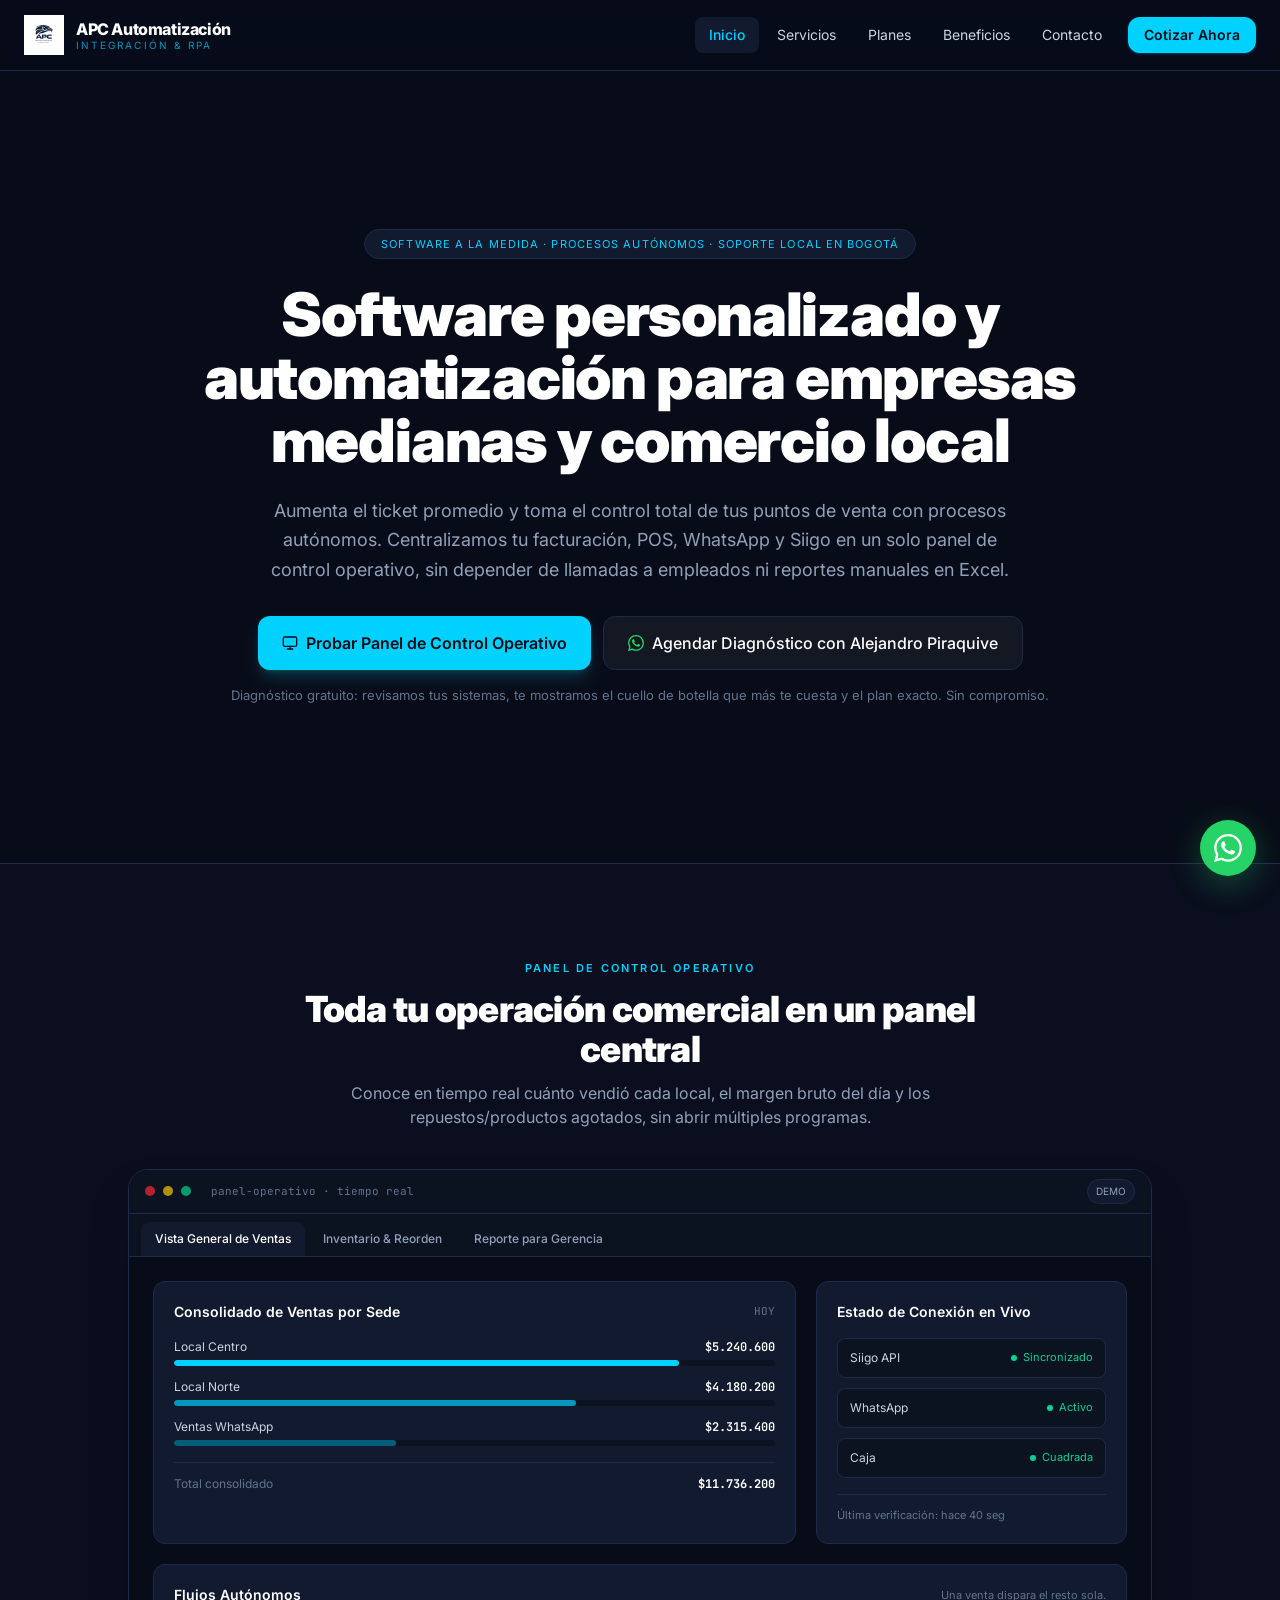
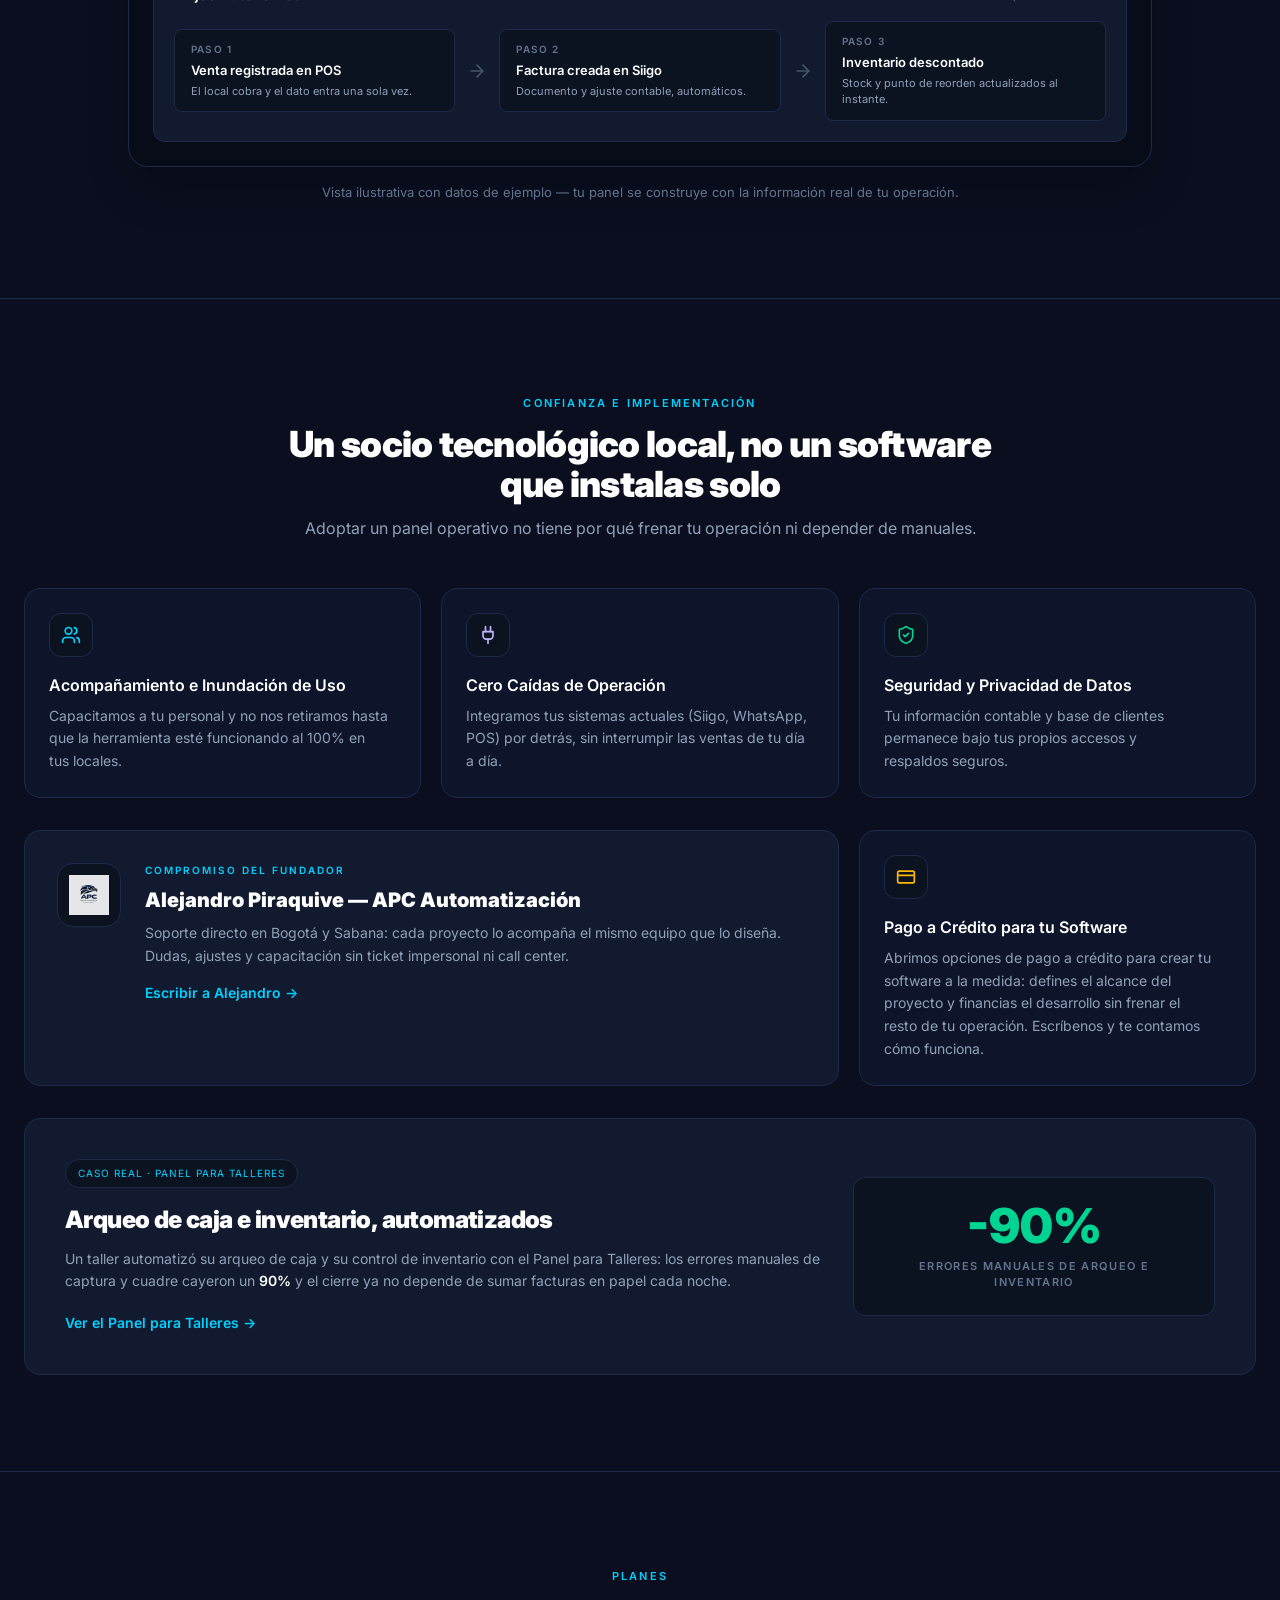
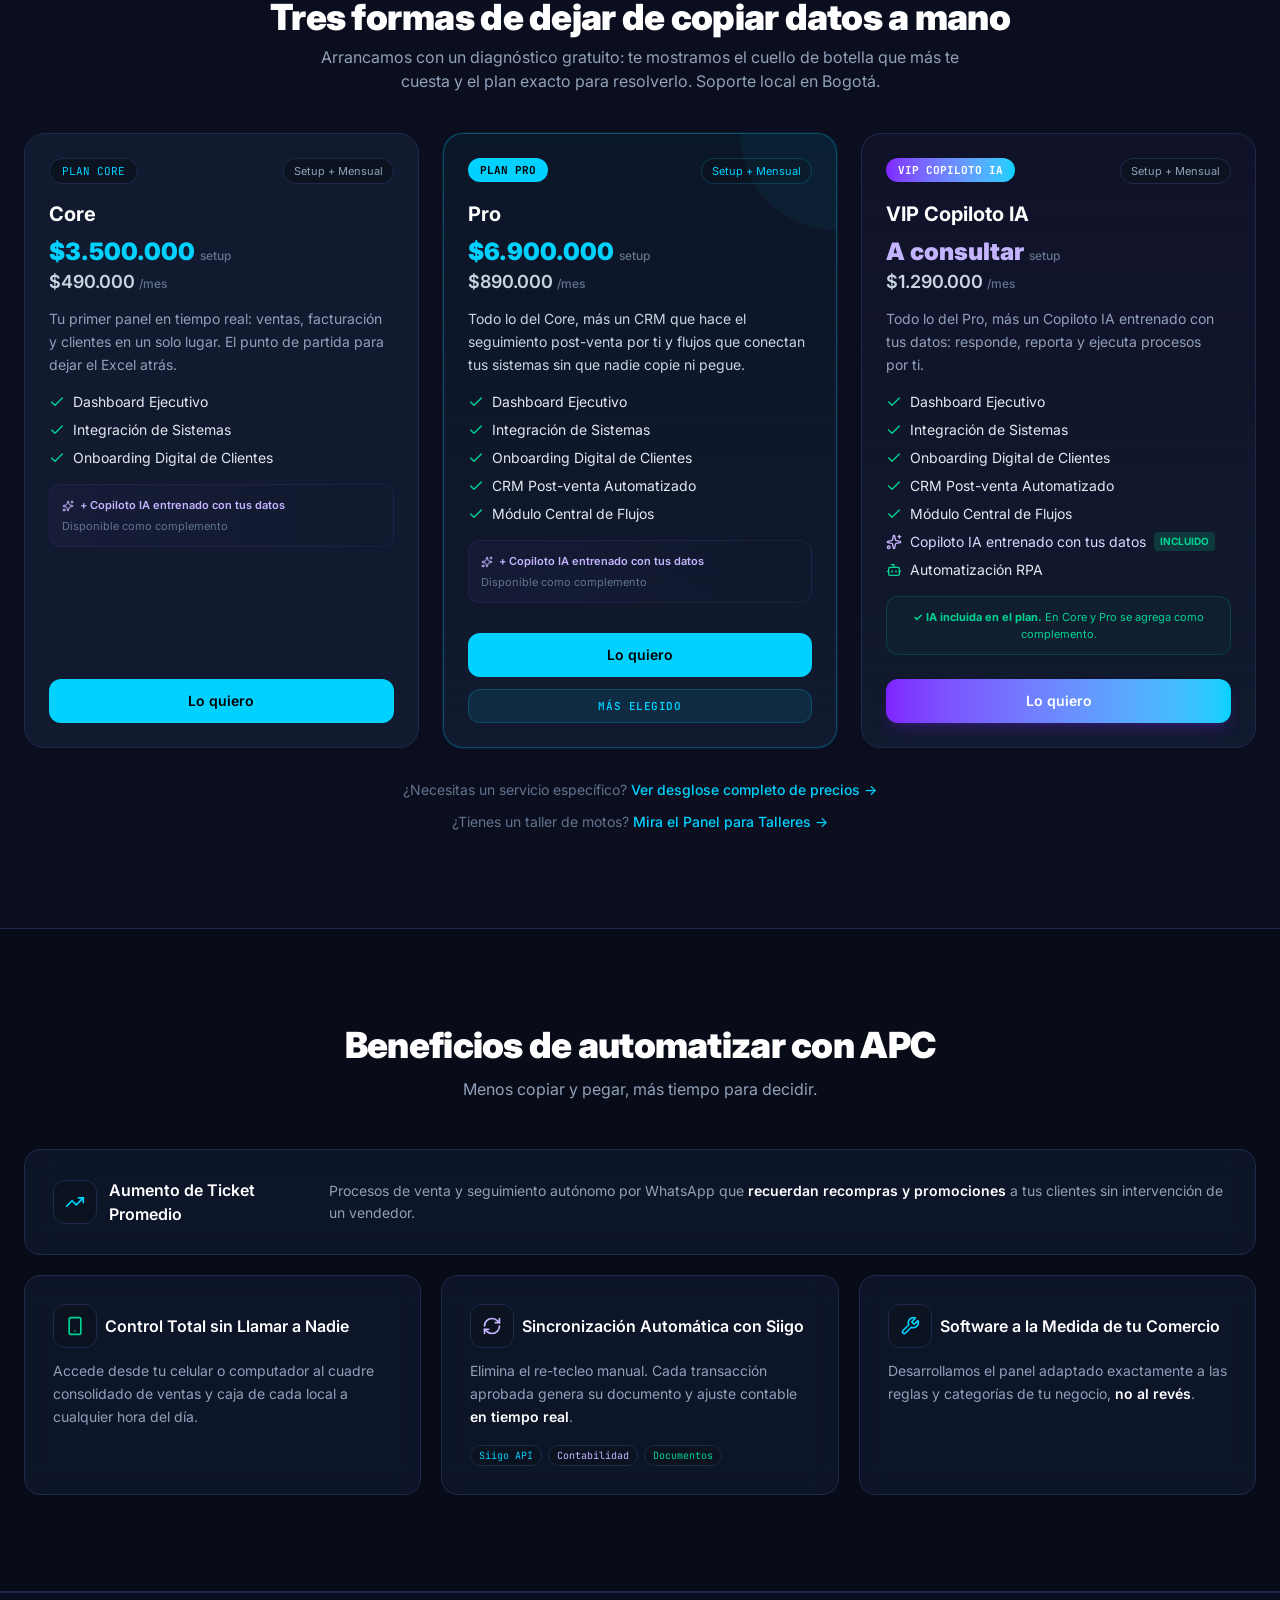
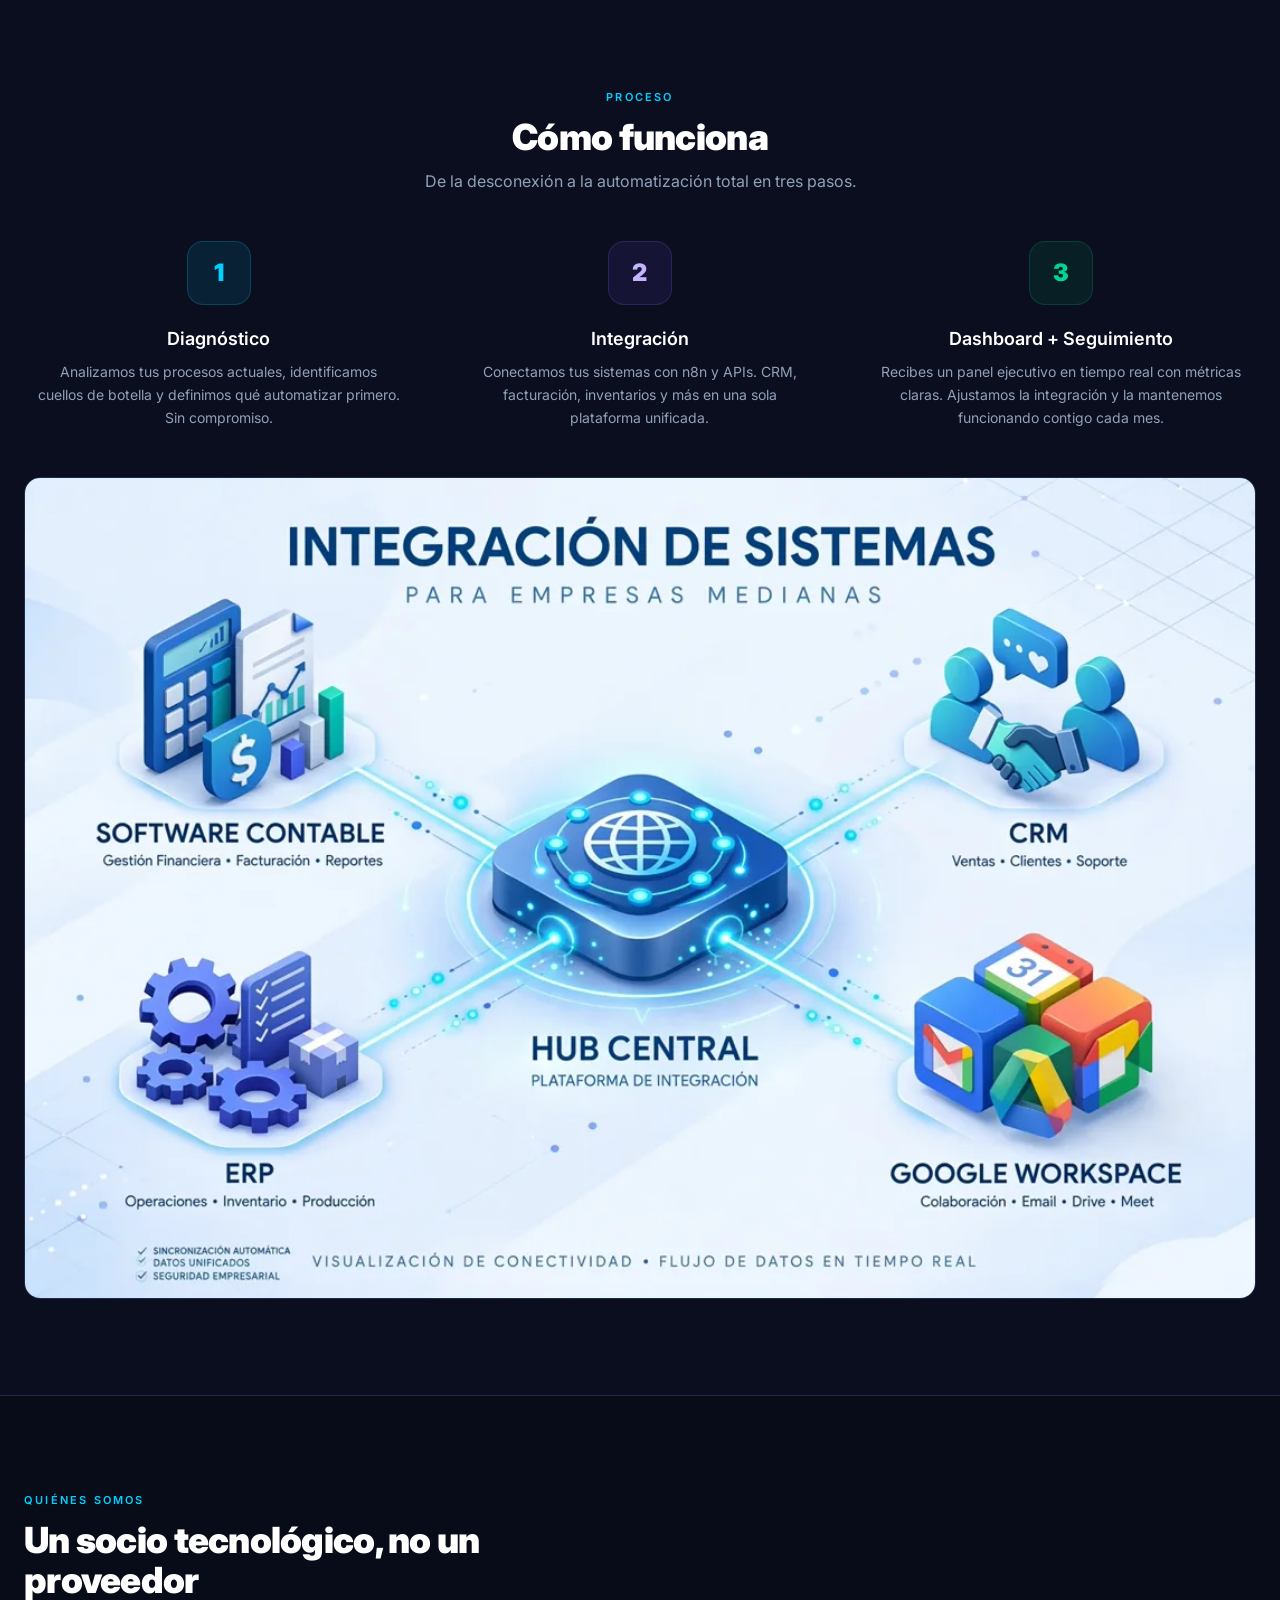
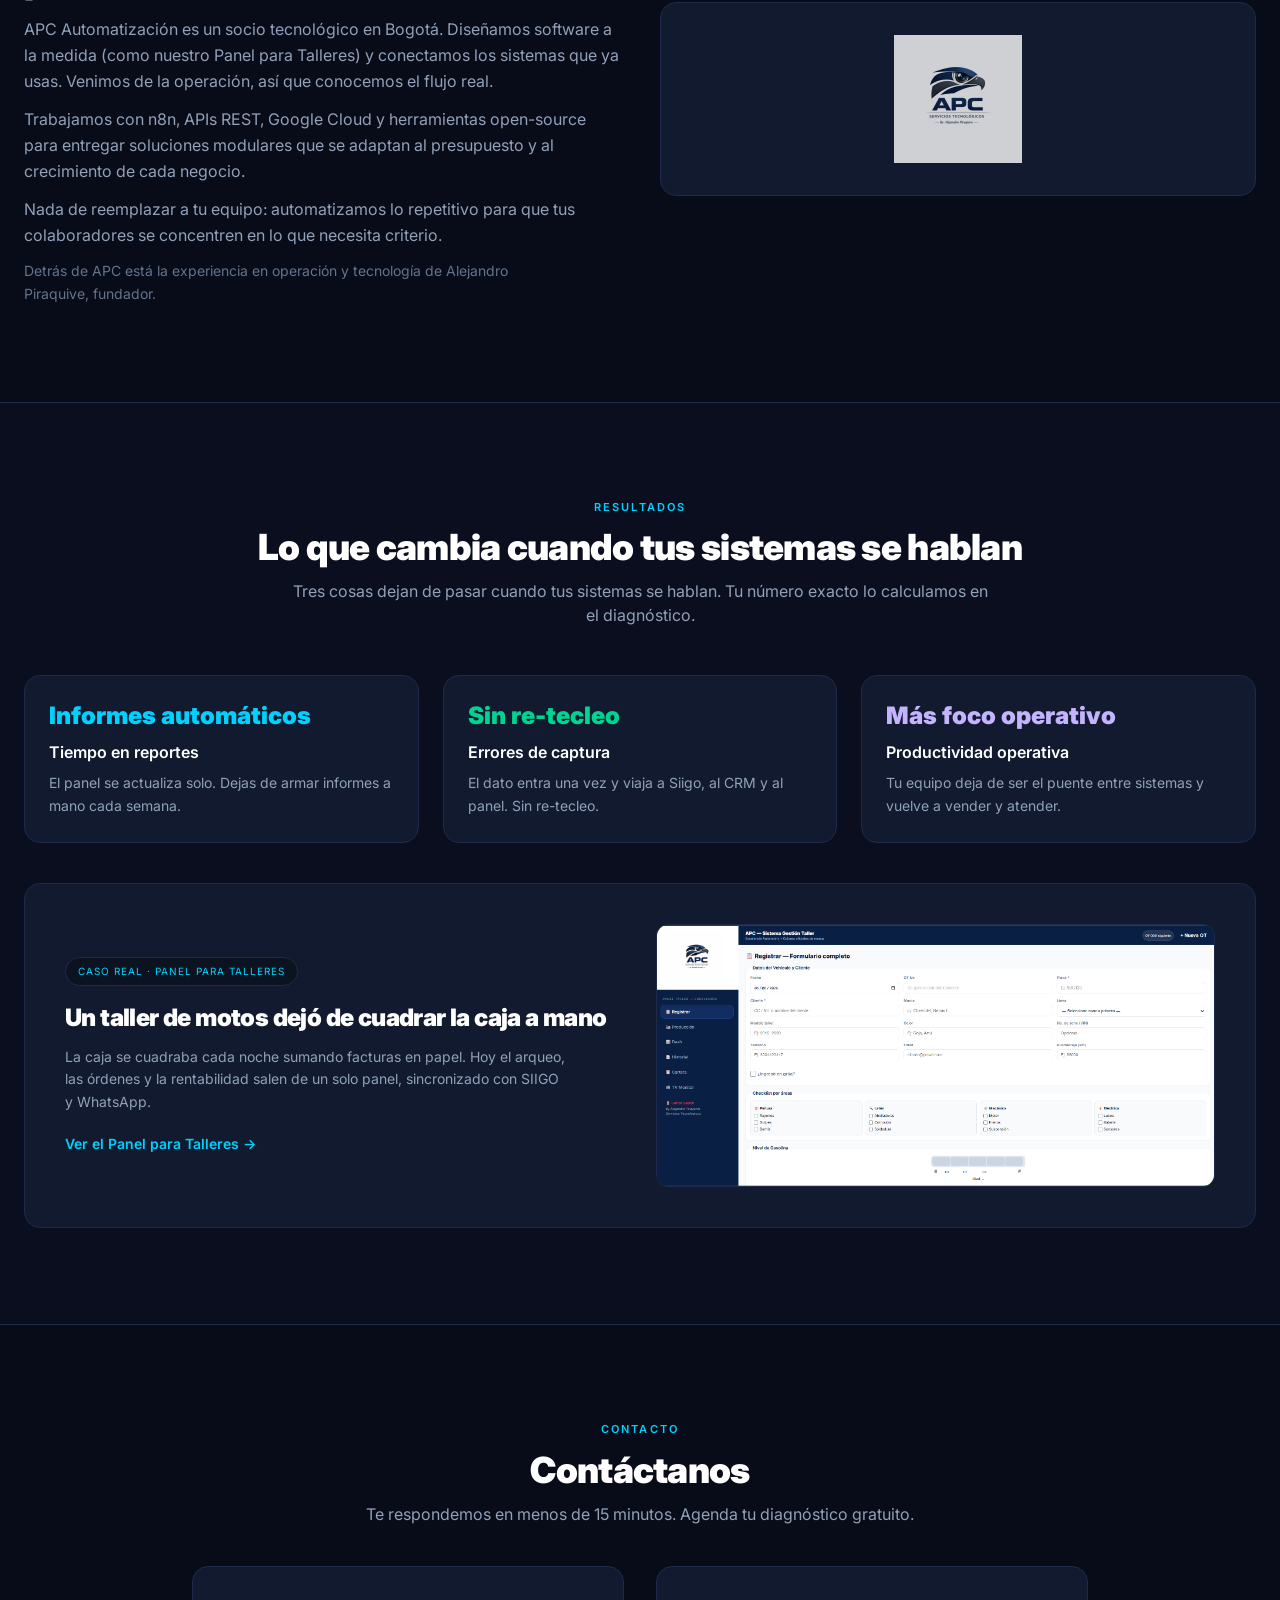
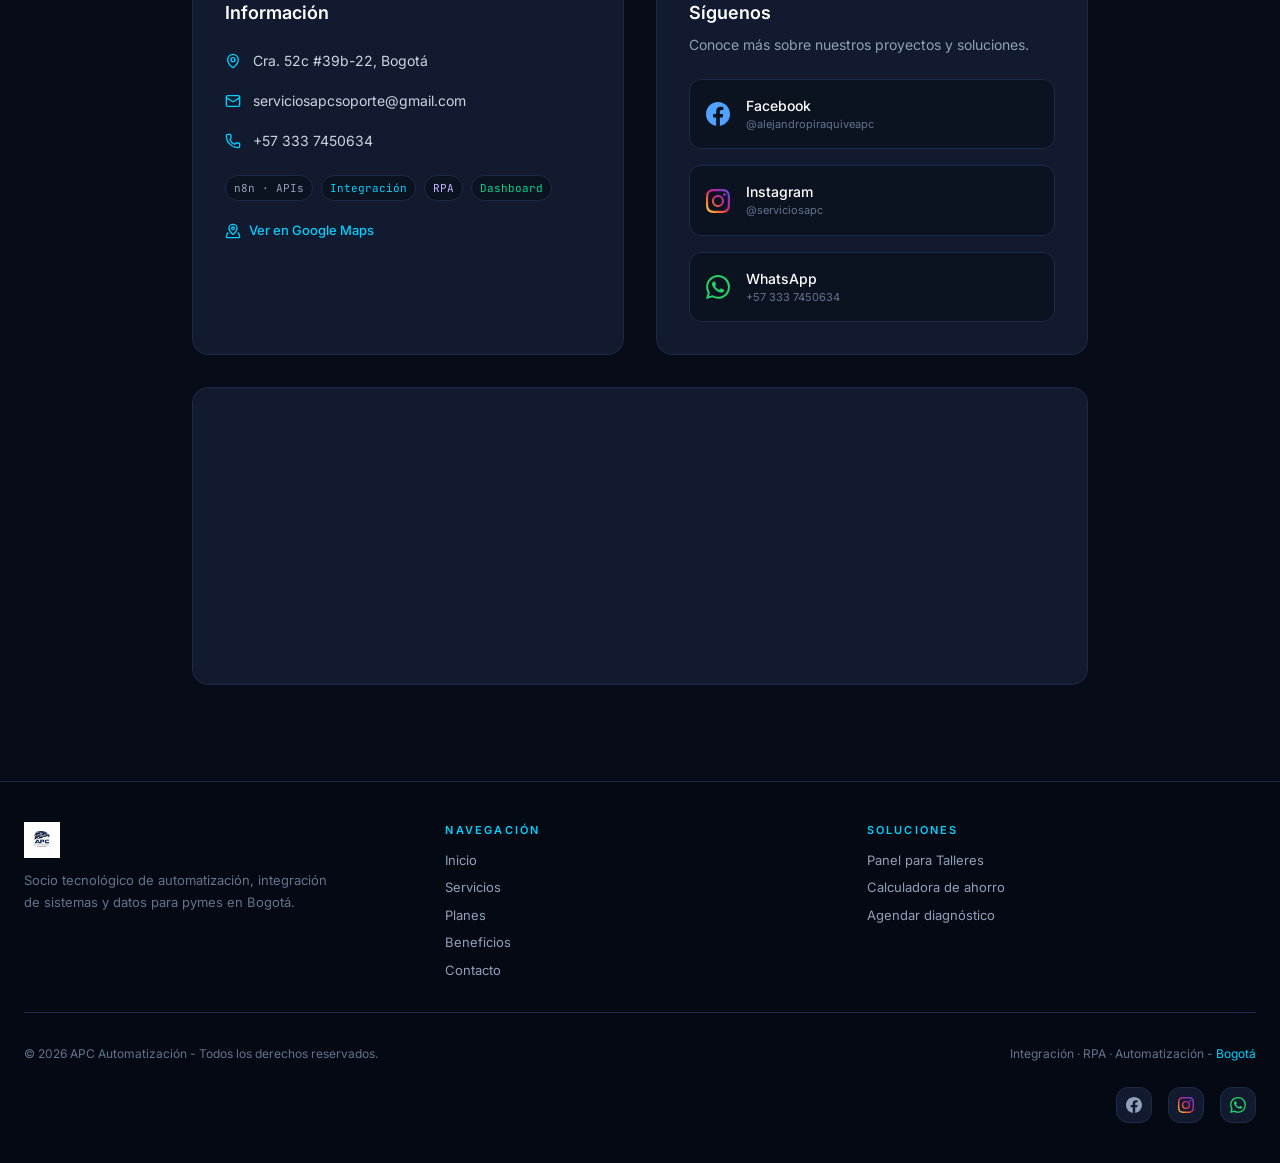
==== index.html @ eecd6e35 "brand: iconos oficiales WhatsApp (#25D366, isotipo), Facebook (#1877F2) e Instagram (gradiente ofici" ====
<!DOCTYPE html>
<html lang="es" class="scroll-smooth">
<head>
  <meta charset="UTF-8">
  <meta name="viewport" content="width=device-width, initial-scale=1.0">
  <title>APC Automatización - Integración de Sistemas en Bogotá</title>
  <meta name="description" content="APC Automatización en Bogotá: integración de sistemas, dashboards ejecutivos y automatización RPA para medianas empresas. Optimiza procesos con nosotros.">
  <meta property="og:title" content="APC Automatización - Integración de Sistemas en Bogotá">
  <meta property="og:description" content="Integración de sistemas, dashboards ejecutivos y automatización RPA para empresas medianas en Bogotá y Sabana.">
  <meta property="og:image" content="https://apcautomatizacion.site/imagenes/hero-og.png">
  <meta property="og:type" content="website">
  <meta property="og:url" content="https://apcautomatizacion.site">
  <meta name="keywords" content="automatización Bogotá, integración sistemas, RPA Bogotá, dashboard ejecutivo, CRM post-venta, transformación digital">
  <link rel="canonical" href="https://apcautomatizacion.site">
  <meta name="geo.placename" content="Bogotá">
  <meta name="geo.region" content="CO">
  <meta name="geo.position" content="4.6001461;-74.1330034">
  <meta name="ICBM" content="4.6001461, -74.1330034">
  <link rel="stylesheet" href="estilos.css">
  <link rel="stylesheet" href="tailwind.generated.css">
  <link rel="preconnect" href="https://fonts.googleapis.com">
<link rel="preconnect" href="https://fonts.gstatic.com" crossorigin>
<link href="https://fonts.googleapis.com/css2?family=Inter:wght@400;500;600;700;800;900&family=JetBrains+Mono:wght@500&display=swap" rel="stylesheet">
  <script type="application/ld+json">
  {
    "@context": "https://schema.org",
    "@type": "LocalBusiness",
    "name": "APC Automatización",
    "description": "Integración de sistemas, dashboards ejecutivos y automatización RPA para empresas medianas en Bogotá y Sabana.",
    "url": "https://apcautomatizacion.site",
    "telephone": "+573337450634",
    "email": "serviciosapcsoporte@gmail.com",
    "image": "https://apcautomatizacion.site/imagenes/logo.webp",
    "address": {
      "@type": "PostalAddress",
      "streetAddress": "Cra. 52c #39b-22",
      "addressLocality": "Bogotá",
      "addressRegion": "Bogotá D.C.",
      "addressCountry": "CO"
    },
    "geo": {
      "@type": "GeoCoordinates",
      "latitude": "4.6001461",
      "longitude": "-74.1330034"
    },
    "areaServed": ["Bogotá", "Sabana de Bogotá"],
    "priceRange": "$3.500.000 setup / $490.000 mes - $12.900.000 setup / $1.290.000 mes",
    "openingHoursSpecification": [
      {
        "@type": "OpeningHoursSpecification",
        "dayOfWeek": ["Monday","Tuesday","Wednesday","Thursday","Friday"],
        "opens": "08:00",
        "closes": "18:00"
      },
      {
        "@type": "OpeningHoursSpecification",
        "dayOfWeek": "Saturday",
        "opens": "08:00",
        "closes": "13:00"
      }
    ],
    "sameAs": [
      "https://www.facebook.com/alejandropiraquiveapc",
      "https://www.instagram.com/serviciosapc"
    ],
    "hasOfferCatalog": {
      "@type": "OfferCatalog",
      "name": "Planes APC Automatización",
      "itemListElement": [
        {
          "@type": "Offer",
          "itemOffered": {
            "@type": "Service",
            "name": "Plan Core",
            "description": "Dashboard Ejecutivo + Integración de Sistemas + Onboarding Digital de Clientes.",
            "identifier": "APC-CORE-01"
          },
          "price": "3500000",
          "priceCurrency": "COP",
          "priceValidUntil": "2027-12-31"
        },
        {
          "@type": "Offer",
          "itemOffered": {
            "@type": "Service",
            "name": "Plan Pro",
            "description": "Dashboard Ejecutivo + Integración de Sistemas + Onboarding Digital + CRM Post-venta + Módulo Central de Flujos.",
            "identifier": "APC-PRO-01"
          },
          "price": "6900000",
          "priceCurrency": "COP",
          "priceValidUntil": "2027-12-31"
        },
        {
          "@type": "Offer",
          "itemOffered": {
            "@type": "Service",
            "name": "VIP Copiloto IA",
            "description": "Plan Pro + Copiloto IA entrenado con datos de la empresa + Automatización RPA.",
            "identifier": "APC-VIP-01"
          },
          "priceCurrency": "COP",
          "price": "1290000",
          "priceValidUntil": "2027-12-31"
        }
      ]
    }
  }
  </script>
<!-- Google tag (gtag.js) -->
<script async src="https://www.googletagmanager.com/gtag/js?id=G-EWFDLTCM8R"></script>
<script>
  window.dataLayer = window.dataLayer || [];
  function gtag(){dataLayer.push(arguments);}
  gtag('js', new Date());
  gtag('config', 'G-EWFDLTCM8R');
</script>
</head>
<body class="antialiased overflow-x-hidden selection:bg-cyan-400/30">

<!-- WHATSAPP FLOATING -->
<a href="https://wa.me/573337450634" target="_blank" class="whatsapp-float" aria-label="WhatsApp APC Automatización">
  <svg aria-hidden="true" focusable="false" class="w-7 h-7" xmlns="http://www.w3.org/2000/svg" width="24" height="24" viewBox="0 0 24 24" fill="currentColor"><path d="M17.472 14.382c-.297-.149-1.758-.867-2.03-.967-.273-.099-.471-.148-.67.15-.197.297-.767.966-.94 1.164-.173.199-.347.223-.644.075-.297-.15-1.255-.463-2.39-1.475-.883-.788-1.48-1.761-1.653-2.059-.173-.297-.018-.458.13-.606.134-.133.297-.347.446-.52.149-.174.198-.298.298-.497.099-.198.05-.371-.025-.52-.075-.149-.669-1.612-.916-2.207-.242-.579-.487-.5-.669-.51-.173-.008-.371-.01-.57-.01-.198 0-.52.074-.792.372-.272.297-1.04 1.016-1.04 2.479 0 1.462 1.065 2.875 1.213 3.074.149.198 2.096 3.2 5.077 4.487.709.306 1.262.489 1.694.625.712.227 1.36.195 1.871.118.571-.085 1.758-.719 2.006-1.413.248-.694.248-1.289.173-1.413-.074-.124-.272-.198-.57-.347m-5.421 7.403h-.004a9.87 9.87 0 01-5.031-1.378l-.361-.214-3.741.982.998-3.648-.235-.374a9.86 9.86 0 01-1.51-5.26c.001-5.45 4.436-9.884 9.888-9.884 2.64 0 5.122 1.03 6.988 2.898a9.825 9.825 0 012.893 6.994c-.003 5.45-4.437 9.884-9.885 9.884m8.413-18.297A11.815 11.815 0 0012.05 0C5.495 0 .16 5.335.157 11.892c0 2.096.547 4.142 1.588 5.945L.057 24l6.305-1.654a11.882 11.882 0 005.683 1.448h.005c6.554 0 11.89-5.335 11.893-11.893a11.821 11.821 0 00-3.48-8.413z"/></svg>
</a>

<!-- HEADER -->
<header id="siteHeader" class="material sticky top-0 z-50 backdrop-blur-xl bg-[#080C18]/80 border-b border-[#1E2A4A]">
  <div class="mx-auto max-w-7xl px-6 h-[70px] flex items-center justify-between">
    <div class="flex items-center gap-3">
      <img src="imagenes/logo.webp" alt="APC Automatización - Integración de Sistemas en Bogotá" class="h-10 w-auto">
      <div class="leading-tight">
        <div class="font-extrabold tracking-tight text-white">APC Automatización</div>
        <div class="text-[10px] tracking-[0.22em] text-[#00D1FF]/70">INTEGRACIÓN & RPA</div>
      </div>
    </div>
        <nav class="hidden md:flex items-center gap-1">
      <a href="#hero" class="px-3.5 py-2 rounded-lg text-sm text-[#00D1FF] bg-[#111A2E] font-medium">Inicio</a>
      <a href="servicios.html" class="px-3.5 py-2 rounded-lg text-sm text-slate-300 hover:text-white hover:bg-[#111A2E]">Servicios</a>
      <a href="index.html#servicios" class="px-3.5 py-2 rounded-lg text-sm text-slate-300 hover:text-white hover:bg-[#111A2E]">Planes</a>
      <a href="index.html#beneficios" class="px-3.5 py-2 rounded-lg text-sm text-slate-300 hover:text-white hover:bg-[#111A2E]">Beneficios</a>
      <a href="index.html#contacto" class="px-3.5 py-2 rounded-lg text-sm text-slate-300 hover:text-white hover:bg-[#111A2E]">Contacto</a>
      <a href="https://wa.me/573337450634" target="_blank" class="ml-2 px-4 py-2 rounded-xl bg-[#00D1FF] text-[#080C18] text-sm font-semibold hover:bg-[#22E6FF] shadow shadow-[#00D1FF]/20">Cotizar Ahora</a>
    </nav>
    <button id="mb" class="md:hidden size-10 grid place-items-center rounded-xl bg-[#111A2E] border border-[#1E2A4A]">
      <svg aria-hidden="true" focusable="false" class="w-5 h-5 text-slate-300" xmlns="http://www.w3.org/2000/svg" width="24" height="24" viewBox="0 0 24 24" fill="none" stroke="currentColor" stroke-width="2" stroke-linecap="round" stroke-linejoin="round" > <path d="M4 5h16" /> <path d="M4 12h16" /> <path d="M4 19h16" /> </svg>
    </button>
  </div>
    <div id="mm" class="hidden md:hidden border-t border-[#1E2A4A] bg-[#080C18] px-4 py-3 space-y-1">
    <a href="#hero" class="block px-3 py-2.5 rounded-lg text-[#00D1FF] font-medium">Inicio</a>
    <a href="servicios.html" class="block px-3 py-2.5 rounded-lg hover:bg-[#111A2E]">Servicios</a>
    <a href="index.html#servicios" class="block px-3 py-2.5 rounded-lg hover:bg-[#111A2E]">Planes</a>
    <a href="index.html#beneficios" class="block px-3 py-2.5 rounded-lg hover:bg-[#111A2E]">Beneficios</a>
    <a href="index.html#contacto" class="block px-3 py-2.5 rounded-lg hover:bg-[#111A2E]">Contacto</a>
    <a href="https://wa.me/573337450634" target="_blank" class="block mt-2 text-center px-4 py-3 rounded-xl bg-[#00D1FF] text-black font-semibold">Cotizar Ahora</a>
  </div>
</header>

<!-- HERO -->
<section id="hero" class="relative min-h-[88vh] flex items-center overflow-hidden bg-[#080C18]">
  <video autoplay muted loop playsinline class="absolute inset-0 w-full h-full object-cover" aria-hidden="true">
    <source src="imagenes/Servicios APC.mp4" type="video/mp4">
  </video>
  <div class="absolute inset-0 bg-[#080C18]/75"></div>
  <div class="relative mx-auto max-w-7xl px-6 py-20 w-full">
    <div class="max-w-4xl mx-auto text-center">
      <div class="inline-flex flex-wrap items-center justify-center gap-2 px-4 py-1.5 rounded-full bg-[#111A2E] border border-[#1E2A4A] text-[11px] tracking-widest text-[#00D1FF]">
        SOFTWARE A LA MEDIDA · PROCESOS AUTÓNOMOS · SOPORTE LOCAL EN BOGOTÁ
      </div>
      <h1 class="mt-6 text-[30px] sm:text-5xl lg:text-6xl font-black leading-[1.05] tracking-tight text-white">
        Software personalizado y<br>
        automatización para empresas<br>
        medianas y comercio local
      </h1>
      <p class="mt-6 text-[17px] sm:text-[18px] leading-relaxed text-slate-400 max-w-3xl mx-auto">
        Aumenta el ticket promedio y toma el control total de tus puntos de venta con procesos autónomos. Centralizamos tu facturación, POS, WhatsApp y Siigo en un solo panel de control operativo, sin depender de llamadas a empleados ni reportes manuales en Excel.
      </p>
      <div class="mt-8 flex flex-wrap justify-center gap-3">
        <a href="#panel-demo" class="inline-flex items-center gap-2 px-6 py-3.5 rounded-xl bg-[#00D1FF] text-[#080C18] font-semibold hover:bg-[#22E6FF] shadow-lg shadow-[#00D1FF]/20">
          <svg aria-hidden="true" focusable="false" class="w-4 h-4" xmlns="http://www.w3.org/2000/svg" width="24" height="24" viewBox="0 0 24 24" fill="none" stroke="currentColor" stroke-width="2" stroke-linecap="round" stroke-linejoin="round" > <rect width="20" height="14" x="2" y="3" rx="2" /> <line x1="8" x2="16" y1="21" y2="21" /> <line x1="12" x2="12" y1="17" y2="21" /> </svg> Probar Panel de Control Operativo
        </a>
        <a href="https://wa.me/573337450634?text=Hola%20Alejandro%2C%20quiero%20agendar%20un%20diagn%C3%B3stico" target="_blank" rel="noopener" class="inline-flex items-center gap-2 px-6 py-3.5 rounded-xl bg-white/5 backdrop-blur border border-[#1E2A4A] hover:bg-[#111A2E] hover:border-[#00D1FF]/40 text-white font-medium">
          <svg aria-hidden="true" focusable="false" class="w-4 h-4 text-[#25D366]" xmlns="http://www.w3.org/2000/svg" width="24" height="24" viewBox="0 0 24 24" fill="currentColor"><path d="M17.472 14.382c-.297-.149-1.758-.867-2.03-.967-.273-.099-.471-.148-.67.15-.197.297-.767.966-.94 1.164-.173.199-.347.223-.644.075-.297-.15-1.255-.463-2.39-1.475-.883-.788-1.48-1.761-1.653-2.059-.173-.297-.018-.458.13-.606.134-.133.297-.347.446-.52.149-.174.198-.298.298-.497.099-.198.05-.371-.025-.52-.075-.149-.669-1.612-.916-2.207-.242-.579-.487-.5-.669-.51-.173-.008-.371-.01-.57-.01-.198 0-.52.074-.792.372-.272.297-1.04 1.016-1.04 2.479 0 1.462 1.065 2.875 1.213 3.074.149.198 2.096 3.2 5.077 4.487.709.306 1.262.489 1.694.625.712.227 1.36.195 1.871.118.571-.085 1.758-.719 2.006-1.413.248-.694.248-1.289.173-1.413-.074-.124-.272-.198-.57-.347m-5.421 7.403h-.004a9.87 9.87 0 01-5.031-1.378l-.361-.214-3.741.982.998-3.648-.235-.374a9.86 9.86 0 01-1.51-5.26c.001-5.45 4.436-9.884 9.888-9.884 2.64 0 5.122 1.03 6.988 2.898a9.825 9.825 0 012.893 6.994c-.003 5.45-4.437 9.884-9.885 9.884m8.413-18.297A11.815 11.815 0 0012.05 0C5.495 0 .16 5.335.157 11.892c0 2.096.547 4.142 1.588 5.945L.057 24l6.305-1.654a11.882 11.882 0 005.683 1.448h.005c6.554 0 11.89-5.335 11.893-11.893a11.821 11.821 0 00-3.48-8.413z"/></svg> Agendar Diagnóstico con Alejandro Piraquive
        </a>
      </div>
      <p class="mt-4 text-[13px] text-slate-500">Diagnóstico gratuito: revisamos tus sistemas, te mostramos el cuello de botella que más te cuesta y el plan exacto. Sin compromiso.</p>
    </div>

  </div>
</section>

<!-- PANEL DEMO — DASHBOARD SHOWCASE -->
<section id="panel-demo" class="py-20 md:py-24 bg-[#0A1020]/80 border-t border-[#1E2A4A]">
  <div class="mx-auto max-w-7xl px-6">
    <div class="max-w-3xl mx-auto text-center">
      <div class="text-[11px] tracking-[0.2em] text-[#00D1FF] font-semibold">PANEL DE CONTROL OPERATIVO</div>
      <h2 class="mt-3 text-4xl font-black tracking-tight text-white">Toda tu operación comercial en un panel central</h2>
      <p class="mt-3 text-slate-400 max-w-2xl mx-auto">Conoce en tiempo real cuánto vendió cada local, el margen bruto del día y los repuestos/productos agotados, sin abrir múltiples programas.</p>
    </div>

    <div class="mt-10 max-w-5xl mx-auto" data-hero-panel>
      <div class="rounded-[20px] border border-[#1E2A4A] bg-[#080C18]/85 shadow-2xl overflow-hidden">
        <!-- barra superior -->
        <div class="h-11 border-b border-[#1E2A4A] flex items-center justify-between px-4 bg-[#0B1220]">
          <div class="flex items-center gap-2">
            <span class="size-2.5 rounded-full bg-red-500/70"></span>
            <span class="size-2.5 rounded-full bg-yellow-400/70"></span>
            <span class="size-2.5 rounded-full bg-emerald-400/70"></span>
            <span class="ml-3 text-[11px] mono text-slate-500">panel-operativo · tiempo real</span>
          </div>
          <span class="text-[10px] px-2 py-1 rounded-full bg-[#111A2E] border border-[#1E2A4A] text-slate-400">DEMO</span>
        </div>

        <!-- pestañas -->
        <div class="border-b border-[#1E2A4A] bg-[#0B1220] px-3 pt-2 flex flex-wrap gap-1" role="tablist" aria-label="Vistas del panel demo">
          <button type="button" class="panel-tab px-3.5 py-2 rounded-t-lg text-[12px] font-medium text-white bg-[#111A2E]" data-tab="ventas" aria-selected="true">Vista General de Ventas</button>
          <button type="button" class="panel-tab px-3.5 py-2 rounded-t-lg text-[12px] font-medium text-slate-400 hover:text-white" data-tab="inventario" aria-selected="false">Inventario &amp; Reorden</button>
          <button type="button" class="panel-tab px-3.5 py-2 rounded-t-lg text-[12px] font-medium text-slate-400 hover:text-white" data-tab="reporte" aria-selected="false">Reporte para Gerencia</button>
        </div>

        <!-- PESTAÑA 1 · Vista General de Ventas -->
        <div class="p-5 md:p-6" data-panel="ventas">
          <div class="grid md:grid-cols-3 gap-5">

            <!-- A · Consolidado de Ventas por Sede -->
            <div class="md:col-span-2 rounded-xl bg-[#111A2E] border border-[#1E2A4A] p-5">
              <div class="flex items-center justify-between gap-3 flex-wrap">
                <h3 class="text-sm font-semibold text-white">Consolidado de Ventas por Sede</h3>
                <span class="text-[11px] text-slate-500 mono">HOY</span>
              </div>
              <div class="mt-4 space-y-3">
                <div>
                  <div class="flex items-center justify-between text-[12px] mb-1"><span class="text-slate-300">Local Centro</span><span class="text-white font-semibold mono">$5.240.600</span></div>
                  <div class="h-1.5 rounded-full bg-[#0B1220] overflow-hidden"><div class="h-full rounded-full bg-[#00D1FF]" style="width: 84%"></div></div>
                </div>
                <div>
                  <div class="flex items-center justify-between text-[12px] mb-1"><span class="text-slate-300">Local Norte</span><span class="text-white font-semibold mono">$4.180.200</span></div>
                  <div class="h-1.5 rounded-full bg-[#0B1220] overflow-hidden"><div class="h-full rounded-full bg-[#00D1FF]/70" style="width: 67%"></div></div>
                </div>
                <div>
                  <div class="flex items-center justify-between text-[12px] mb-1"><span class="text-slate-300">Ventas WhatsApp</span><span class="text-white font-semibold mono">$2.315.400</span></div>
                  <div class="h-1.5 rounded-full bg-[#0B1220] overflow-hidden"><div class="h-full rounded-full bg-[#00D1FF]/40" style="width: 37%"></div></div>
                </div>
              </div>
              <div class="mt-4 pt-3 border-t border-[#1E2A4A] flex items-center justify-between text-[12px]">
                <span class="text-slate-500">Total consolidado</span>
                <span class="text-white font-bold mono">$11.736.200</span>
              </div>
            </div>

            <!-- B · Estado de Conexión en Vivo -->
            <div class="rounded-xl bg-[#111A2E] border border-[#1E2A4A] p-5">
              <h3 class="text-sm font-semibold text-white">Estado de Conexión en Vivo</h3>
              <div class="mt-4 space-y-2.5">
                <div class="flex items-center justify-between gap-3 px-3 py-2.5 rounded-lg bg-[#0B1220] border border-[#1E2A4A]">
                  <span class="text-[12px] text-slate-300">Siigo API</span>
                  <span class="inline-flex items-center gap-1.5 text-[11px] text-emerald-400"><span class="size-1.5 rounded-full bg-emerald-400"></span>Sincronizado</span>
                </div>
                <div class="flex items-center justify-between gap-3 px-3 py-2.5 rounded-lg bg-[#0B1220] border border-[#1E2A4A]">
                  <span class="text-[12px] text-slate-300">WhatsApp</span>
                  <span class="inline-flex items-center gap-1.5 text-[11px] text-emerald-400"><span class="size-1.5 rounded-full bg-emerald-400"></span>Activo</span>
                </div>
                <div class="flex items-center justify-between gap-3 px-3 py-2.5 rounded-lg bg-[#0B1220] border border-[#1E2A4A]">
                  <span class="text-[12px] text-slate-300">Caja</span>
                  <span class="inline-flex items-center gap-1.5 text-[11px] text-emerald-400"><span class="size-1.5 rounded-full bg-emerald-400"></span>Cuadrada</span>
                </div>
              </div>
              <div class="mt-4 pt-3 border-t border-[#1E2A4A] text-[11px] text-slate-500">Última verificación: hace 40 seg</div>
            </div>

            <!-- C · Flujos Autónomos -->
            <div class="md:col-span-3 rounded-xl bg-[#111A2E] border border-[#1E2A4A] p-5">
              <div class="flex items-center justify-between gap-3 flex-wrap">
                <h3 class="text-sm font-semibold text-white">Flujos Autónomos</h3>
                <span class="text-[11px] text-slate-500">Una venta dispara el resto sola.</span>
              </div>
              <div class="mt-4 flex flex-col md:flex-row md:items-center gap-3">
                <div class="flex-1 rounded-lg bg-[#0B1220] border border-[#1E2A4A] px-4 py-3">
                  <div class="text-[10px] tracking-[0.12em] text-slate-500 font-semibold">PASO 1</div>
                  <div class="mt-1 text-[13px] font-semibold text-white">Venta registrada en POS</div>
                  <div class="mt-0.5 text-[11px] text-slate-400">El local cobra y el dato entra una sola vez.</div>
                </div>
                <div class="hidden md:flex text-slate-600 shrink-0" aria-hidden="true"><svg xmlns="http://www.w3.org/2000/svg" width="20" height="20" viewBox="0 0 24 24" fill="none" stroke="currentColor" stroke-width="2" stroke-linecap="round" stroke-linejoin="round"><path d="M5 12h14"/><path d="m12 5 7 7-7 7"/></svg></div>
                <div class="flex-1 rounded-lg bg-[#0B1220] border border-[#1E2A4A] px-4 py-3">
                  <div class="text-[10px] tracking-[0.12em] text-slate-500 font-semibold">PASO 2</div>
                  <div class="mt-1 text-[13px] font-semibold text-white">Factura creada en Siigo</div>
                  <div class="mt-0.5 text-[11px] text-slate-400">Documento y ajuste contable, automáticos.</div>
                </div>
                <div class="hidden md:flex text-slate-600 shrink-0" aria-hidden="true"><svg xmlns="http://www.w3.org/2000/svg" width="20" height="20" viewBox="0 0 24 24" fill="none" stroke="currentColor" stroke-width="2" stroke-linecap="round" stroke-linejoin="round"><path d="M5 12h14"/><path d="m12 5 7 7-7 7"/></svg></div>
                <div class="flex-1 rounded-lg bg-[#0B1220] border border-[#1E2A4A] px-4 py-3">
                  <div class="text-[10px] tracking-[0.12em] text-slate-500 font-semibold">PASO 3</div>
                  <div class="mt-1 text-[13px] font-semibold text-white">Inventario descontado</div>
                  <div class="mt-0.5 text-[11px] text-slate-400">Stock y punto de reorden actualizados al instante.</div>
                </div>
              </div>
            </div>

          </div>
        </div>

        <!-- PESTAÑA 2 · Inventario & Reorden -->
        <div class="p-5 md:p-6" data-panel="inventario" hidden>
          <div class="rounded-xl bg-[#111A2E] border border-[#1E2A4A] overflow-hidden">
            <div class="px-5 py-4 border-b border-[#1E2A4A] flex items-center justify-between gap-3 flex-wrap">
              <h3 class="text-sm font-semibold text-white">Inventario &amp; Punto de Reorden</h3>
              <span class="text-[11px] text-slate-500 mono">2 alertas activas</span>
            </div>
            <div class="overflow-x-auto">
              <table class="w-full text-left text-[12px]">
                <thead>
                  <tr class="text-[10px] tracking-[0.12em] text-slate-500 border-b border-[#1E2A4A]">
                    <th class="px-5 py-2.5 font-semibold">PRODUCTO</th>
                    <th class="px-5 py-2.5 font-semibold text-right">STOCK</th>
                    <th class="px-5 py-2.5 font-semibold text-right">MÍNIMO</th>
                    <th class="px-5 py-2.5 font-semibold">ESTADO</th>
                  </tr>
                </thead>
                <tbody class="divide-y divide-[#1E2A4A]">
                  <tr>
                    <td class="px-5 py-3 text-slate-200">Aceite 20W50 1L</td>
                    <td class="px-5 py-3 text-right mono text-white">0</td>
                    <td class="px-5 py-3 text-right mono text-slate-400">8</td>
                    <td class="px-5 py-3"><span class="text-[10px] px-2 py-0.5 rounded-full bg-red-500/10 border border-red-500/25 text-red-400">Agotado</span></td>
                  </tr>
                  <tr>
                    <td class="px-5 py-3 text-slate-200">Filtro CG160</td>
                    <td class="px-5 py-3 text-right mono text-white">3</td>
                    <td class="px-5 py-3 text-right mono text-slate-400">5</td>
                    <td class="px-5 py-3"><span class="text-[10px] px-2 py-0.5 rounded-full bg-amber-500/10 border border-amber-500/25 text-amber-400">Reorden</span></td>
                  </tr>
                  <tr>
                    <td class="px-5 py-3 text-slate-200">Bujía NGK CPR7EA</td>
                    <td class="px-5 py-3 text-right mono text-white">24</td>
                    <td class="px-5 py-3 text-right mono text-slate-400">10</td>
                    <td class="px-5 py-3"><span class="text-[10px] px-2 py-0.5 rounded-full bg-emerald-500/10 border border-emerald-500/25 text-emerald-400">Óptimo</span></td>
                  </tr>
                  <tr>
                    <td class="px-5 py-3 text-slate-200">Pastillas de freno delanteras</td>
                    <td class="px-5 py-3 text-right mono text-white">12</td>
                    <td class="px-5 py-3 text-right mono text-slate-400">6</td>
                    <td class="px-5 py-3"><span class="text-[10px] px-2 py-0.5 rounded-full bg-emerald-500/10 border border-emerald-500/25 text-emerald-400">Óptimo</span></td>
                  </tr>
                </tbody>
              </table>
            </div>
            <div class="px-5 py-3 border-t border-[#1E2A4A] text-[11px] text-slate-500">Cuando el stock baja del mínimo, el panel sugiere la orden de compra con el último precio del proveedor y avisa por WhatsApp.</div>
          </div>
        </div>

        <!-- PESTAÑA 3 · Reporte para Gerencia -->
        <div class="p-5 md:p-6" data-panel="reporte" hidden>
          <div class="grid sm:grid-cols-3 gap-5">
            <div class="rounded-xl bg-[#111A2E] border border-[#1E2A4A] p-5">
              <div class="text-[10px] tracking-[0.12em] text-slate-500 font-semibold">VENTAS DEL DÍA</div>
              <div class="mt-2 text-2xl font-black text-white mono">$11.736.200</div>
              <div class="mt-1 text-[11px] text-slate-500">Consolidado de 3 canales</div>
            </div>
            <div class="rounded-xl bg-[#111A2E] border border-[#1E2A4A] p-5">
              <div class="text-[10px] tracking-[0.12em] text-slate-500 font-semibold">MARGEN BRUTO</div>
              <div class="mt-2 text-2xl font-black text-emerald-400 mono">34,2%</div>
              <div class="mt-1 text-[11px] text-slate-500">Del día en curso</div>
            </div>
            <div class="rounded-xl bg-[#111A2E] border border-[#1E2A4A] p-5">
              <div class="text-[10px] tracking-[0.12em] text-slate-500 font-semibold">TICKET PROMEDIO</div>
              <div class="mt-2 text-2xl font-black text-white mono">$38.500</div>
              <div class="mt-1 text-[11px] text-slate-500">Todas las sedes</div>
            </div>
          </div>
          <div class="mt-5 rounded-xl bg-[#111A2E] border border-[#1E2A4A] p-5 flex items-start gap-3">
            <svg aria-hidden="true" focusable="false" class="w-5 h-5 text-slate-400 mt-0.5 shrink-0" xmlns="http://www.w3.org/2000/svg" width="24" height="24" viewBox="0 0 24 24" fill="none" stroke="currentColor" stroke-width="2" stroke-linecap="round" stroke-linejoin="round" > <rect width="8" height="4" x="8" y="2" rx="1" ry="1" /> <path d="M16 4h2a2 2 0 0 1 2 2v14a2 2 0 0 1-2 2H6a2 2 0 0 1-2-2V6a2 2 0 0 1 2-2h2" /> <path d="M12 11h4" /> <path d="M12 16h4" /> <path d="M8 11h.01" /> <path d="M8 16h.01" /> </svg>
            <div>
              <div class="text-[13px] font-semibold text-white">Reporte de cierre automático</div>
              <p class="mt-1 text-[12px] text-slate-400 leading-relaxed">Al final del día el panel compila ventas, margen, arqueo de caja y alertas de inventario, y lo envía al WhatsApp del gerente. Sin consolidar Excel ni pedir números a las sedes.</p>
            </div>
          </div>
        </div>

      </div>
      <p class="mt-4 text-center text-[13px] text-slate-500">Vista ilustrativa con datos de ejemplo — tu panel se construye con la información real de tu operación.</p>
    </div>
  </div>
</section>

<!-- GARANTÍAS / TRUST BRIDGE -->
<section id="garantias" class="py-24 bg-[#0A1020]/80 border-t border-[#1E2A4A]">
  <div class="mx-auto max-w-7xl px-6">
    <div class="max-w-3xl mx-auto text-center">
      <div class="text-[11px] tracking-[0.2em] text-[#00D1FF] font-semibold">CONFIANZA E IMPLEMENTACIÓN</div>
      <h2 class="mt-3 text-4xl font-black tracking-tight text-white">Un socio tecnológico local, no un software que instalas solo</h2>
      <p class="mt-3 text-slate-400">Adoptar un panel operativo no tiene por qué frenar tu operación ni depender de manuales.</p>
    </div>

    <div class="mt-12 grid md:grid-cols-3 gap-5">

      <!-- Pilar 1 · Acompañamiento e Inundación de Uso -->
      <div class="bento-card p-6">
        <div class="size-11 rounded-xl bg-[#0B1220] border border-[#1E2A4A] grid place-items-center"><svg aria-hidden="true" focusable="false" class="w-5 h-5 text-[#00D1FF]" xmlns="http://www.w3.org/2000/svg" width="24" height="24" viewBox="0 0 24 24" fill="none" stroke="currentColor" stroke-width="2" stroke-linecap="round" stroke-linejoin="round" > <path d="M16 21v-2a4 4 0 0 0-4-4H6a4 4 0 0 0-4 4v2" /> <circle cx="9" cy="7" r="4" /> <path d="M22 21v-2a4 4 0 0 0-3-3.87" /> <path d="M16 3.13a4 4 0 0 1 0 7.75" /> </svg></div>
        <h4 class="mt-4 font-semibold text-white">Acompañamiento e Inundación de Uso</h4>
        <p class="mt-2 text-sm text-slate-400 leading-relaxed">Capacitamos a tu personal y no nos retiramos hasta que la herramienta esté funcionando al 100% en tus locales.</p>
      </div>

      <!-- Pilar 2 · Cero Caídas de Operación -->
      <div class="bento-card p-6">
        <div class="size-11 rounded-xl bg-[#0B1220] border border-[#1E2A4A] grid place-items-center"><svg aria-hidden="true" focusable="false" class="w-5 h-5 text-violet-300" xmlns="http://www.w3.org/2000/svg" width="24" height="24" viewBox="0 0 24 24" fill="none" stroke="currentColor" stroke-width="2" stroke-linecap="round" stroke-linejoin="round" > <path d="M12 22v-5" /> <path d="M9 8V2" /> <path d="M15 8V2" /> <path d="M18 8v5a4 4 0 0 1-4 4h-4a4 4 0 0 1-4-4V8Z" /> </svg></div>
        <h4 class="mt-4 font-semibold text-white">Cero Caídas de Operación</h4>
        <p class="mt-2 text-sm text-slate-400 leading-relaxed">Integramos tus sistemas actuales (Siigo, WhatsApp, POS) por detrás, sin interrumpir las ventas de tu día a día.</p>
      </div>

      <!-- Pilar 3 · Seguridad y Privacidad de Datos -->
      <div class="bento-card p-6">
        <div class="size-11 rounded-xl bg-[#0B1220] border border-[#1E2A4A] grid place-items-center"><svg aria-hidden="true" focusable="false" class="w-5 h-5 text-emerald-400" xmlns="http://www.w3.org/2000/svg" width="24" height="24" viewBox="0 0 24 24" fill="none" stroke="currentColor" stroke-width="2" stroke-linecap="round" stroke-linejoin="round" > <path d="M20 13c0 5-3.5 7.5-7.66 8.95a1 1 0 0 1-.67-.01C7.5 20.5 4 18 4 13V6a1 1 0 0 1 1-1c2 0 4.5-1.2 6.24-2.72a1.17 1.17 0 0 1 1.52 0C14.51 3.81 17 5 19 5a1 1 0 0 1 1 1z" /> <path d="m9 12 2 2 4-4" /> </svg></div>
        <h4 class="mt-4 font-semibold text-white">Seguridad y Privacidad de Datos</h4>
        <p class="mt-2 text-sm text-slate-400 leading-relaxed">Tu información contable y base de clientes permanece bajo tus propios accesos y respaldos seguros.</p>
      </div>

    </div>

    <!-- FUNDADOR + CRÉDITO -->
    <div class="mt-8 grid md:grid-cols-3 gap-5">
      <div class="md:col-span-2 rounded-2xl border border-[#1E2A4A] bg-[#111A2E] p-6 md:p-8 flex flex-col sm:flex-row gap-6 items-start">
        <div class="shrink-0 size-16 rounded-2xl bg-[#0B1220] border border-[#1E2A4A] grid place-items-center overflow-hidden">
          <img src="imagenes/logo.webp" alt="APC Automatización" class="w-10 h-auto opacity-90">
        </div>
        <div>
          <div class="text-[10px] tracking-[0.2em] text-[#00D1FF] font-semibold">COMPROMISO DEL FUNDADOR</div>
          <h4 class="mt-2 text-xl font-black text-white">Alejandro Piraquive — APC Automatización</h4>
          <p class="mt-2 text-sm text-slate-400 leading-relaxed">Soporte directo en Bogotá y Sabana: cada proyecto lo acompaña el mismo equipo que lo diseña. Dudas, ajustes y capacitación sin ticket impersonal ni call center.</p>
          <a href="https://wa.me/573337450634?text=Hola%20Alejandro%2C%20quiero%20agendar%20un%20diagn%C3%B3stico" target="_blank" rel="noopener" class="mt-4 inline-flex items-center gap-2 text-sm text-[#00D1FF] hover:text-[#22E6FF] font-semibold transition-colors">Escribir a Alejandro →</a>
        </div>
      </div>

      <!-- Pago a Crédito -->
      <div class="bento-card p-6">
        <div class="size-11 rounded-xl bg-[#0B1220] border border-[#1E2A4A] grid place-items-center"><svg aria-hidden="true" focusable="false" class="w-5 h-5 text-amber-400" xmlns="http://www.w3.org/2000/svg" width="24" height="24" viewBox="0 0 24 24" fill="none" stroke="currentColor" stroke-width="2" stroke-linecap="round" stroke-linejoin="round" > <rect width="20" height="14" x="2" y="5" rx="2" /> <line x1="2" x2="22" y1="10" y2="10" /> </svg></div>
        <h4 class="mt-4 font-semibold text-white">Pago a Crédito para tu Software</h4>
        <p class="mt-2 text-sm text-slate-400 leading-relaxed">Abrimos opciones de pago a crédito para crear tu software a la medida: defines el alcance del proyecto y financias el desarrollo sin frenar el resto de tu operación. Escríbenos y te contamos cómo funciona.</p>
      </div>
    </div>

    <!-- CASO REAL -->
    <div class="mt-8 rounded-2xl border border-[#1E2A4A] bg-[#111A2E] p-8 md:p-10 grid md:grid-cols-3 gap-8 items-center">
      <div class="md:col-span-2">
        <div class="inline-flex items-center gap-2 px-3 py-1.5 rounded-full bg-[#0B1220] border border-[#1E2A4A] text-[10px] tracking-widest text-[#00D1FF]">CASO REAL · PANEL PARA TALLERES</div>
        <h4 class="mt-4 text-2xl font-black tracking-tight text-white">Arqueo de caja e inventario, automatizados</h4>
        <p class="mt-3 text-sm text-slate-400 leading-relaxed">Un taller automatizó su arqueo de caja y su control de inventario con el Panel para Talleres: los errores manuales de captura y cuadre cayeron un <span class="text-white font-semibold">90%</span> y el cierre ya no depende de sumar facturas en papel cada noche.</p>
        <a href="panel-taller.html" class="mt-5 inline-flex items-center gap-2 text-sm text-[#00D1FF] hover:text-[#22E6FF] font-semibold transition-colors">Ver el Panel para Talleres →</a>
      </div>
      <div class="rounded-xl border border-[#1E2A4A] bg-[#0B1220] p-6 text-center">
        <div class="text-5xl font-black text-emerald-400">-90%</div>
        <div class="mt-2 text-[11px] tracking-[0.12em] text-slate-500 font-semibold">ERRORES MANUALES DE ARQUEO E INVENTARIO</div>
      </div>
    </div>
  </div>
</section>

<!-- SERVICIOS / PLANES -->
<section id="servicios" class="py-24 bg-[#0A1020]/80 border-t border-[#1E2A4A]">
  <div class="mx-auto max-w-7xl px-6">
    <div class="text-center">
      <div class="text-[11px] tracking-[0.2em] text-[#00D1FF] font-semibold">PLANES</div>
<h2 class="mt-3 text-4xl font-black tracking-tight text-white">Tres formas de dejar de copiar datos a mano</h2>
            <p class="mt-2 text-slate-400 max-w-2xl mx-auto">Arrancamos con un diagnóstico gratuito: te mostramos el cuello de botella que más te cuesta y el plan exacto para resolverlo. Soporte local en Bogotá.</p>
    </div>
    <div class="mt-10 grid md:grid-cols-3 gap-6">

      <!-- CORE -->
      <article class="card-glow rounded-[20px] border border-[#1E2A4A] bg-[#111A2E] p-6 flex flex-col hover:border-[#00D1FF]/30">
        <div class="flex justify-between items-start">
          <span class="px-3 py-1 rounded-full bg-[#0B1220] border border-[#1E2A4A] text-[11px] mono text-[#00D1FF]">PLAN CORE</span>
          <span class="text-[11px] px-2.5 py-1 rounded-full bg-[#0B1220] border border-[#1E2A4A] text-slate-400">Setup + Mensual</span>
        </div>
        <h3 class="mt-4 font-bold text-xl text-white">Core</h3>
        <div class="mt-2">
          <div class="text-2xl font-black text-[#00D1FF]">$3.500.000 <span class="text-xs font-medium text-slate-500">setup</span></div>
          <div class="text-lg font-semibold text-slate-300">$490.000 <span class="text-xs font-medium text-slate-500">/mes</span></div>
        </div>
        <p class="mt-3 text-sm text-slate-400 leading-relaxed">Tu primer panel en tiempo real: ventas, facturación y clientes en un solo lugar. El punto de partida para dejar el Excel atrás.</p>
        <ul class="mt-4 space-y-2 text-sm">
          <li class="flex items-start gap-2"><svg aria-hidden="true" focusable="false" class="w-4 h-4 text-emerald-400 mt-0.5 shrink-0" xmlns="http://www.w3.org/2000/svg" width="24" height="24" viewBox="0 0 24 24" fill="none" stroke="currentColor" stroke-width="2" stroke-linecap="round" stroke-linejoin="round" > <path d="M20 6 9 17l-5-5" /> </svg> <span>Dashboard Ejecutivo</span></li>
          <li class="flex items-start gap-2"><svg aria-hidden="true" focusable="false" class="w-4 h-4 text-emerald-400 mt-0.5 shrink-0" xmlns="http://www.w3.org/2000/svg" width="24" height="24" viewBox="0 0 24 24" fill="none" stroke="currentColor" stroke-width="2" stroke-linecap="round" stroke-linejoin="round" > <path d="M20 6 9 17l-5-5" /> </svg> <span>Integración de Sistemas</span></li>
          <li class="flex items-start gap-2"><svg aria-hidden="true" focusable="false" class="w-4 h-4 text-emerald-400 mt-0.5 shrink-0" xmlns="http://www.w3.org/2000/svg" width="24" height="24" viewBox="0 0 24 24" fill="none" stroke="currentColor" stroke-width="2" stroke-linecap="round" stroke-linejoin="round" > <path d="M20 6 9 17l-5-5" /> </svg> <span>Onboarding Digital de Clientes</span></li>
        </ul>
        <div class="mt-4 p-3 rounded-xl bg-gradient-to-r from-violet-500/5 to-transparent border border-violet-500/10">
          <div class="flex items-center gap-1.5 text-[11px] text-violet-300 font-semibold"><svg aria-hidden="true" focusable="false" class="w-3 h-3" xmlns="http://www.w3.org/2000/svg" width="24" height="24" viewBox="0 0 24 24" fill="none" stroke="currentColor" stroke-width="2" stroke-linecap="round" stroke-linejoin="round" > <path d="M11.017 2.814a1 1 0 0 1 1.966 0l1.051 5.558a2 2 0 0 0 1.594 1.594l5.558 1.051a1 1 0 0 1 0 1.966l-5.558 1.051a2 2 0 0 0-1.594 1.594l-1.051 5.558a1 1 0 0 1-1.966 0l-1.051-5.558a2 2 0 0 0-1.594-1.594l-5.558-1.051a1 1 0 0 1 0-1.966l5.558-1.051a2 2 0 0 0 1.594-1.594z" /> <path d="M20 2v4" /> <path d="M22 4h-4" /> <circle cx="4" cy="20" r="2" /> </svg> + Copiloto IA entrenado con tus datos</div>
          <div class="mt-1 text-[11px] text-slate-500">Disponible como complemento</div>
        </div>
        <div class="mt-auto pt-6">
          <a href="https://wa.me/573337450634?text=Quiero%20el%20Plan%20Core%20-%20APC%20Automatizaci%C3%B3n" target="_blank" class="block w-full py-3 rounded-xl bg-[#00D1FF] text-black text-center text-sm font-semibold hover:bg-[#22E6FF] transition-all">Lo quiero</a>
        </div>
      </article>

      <!-- PRO -->
      <article class="card-glow rounded-[20px] border border-[#00D1FF]/30 bg-gradient-to-b from-[#00D1FF]/5 to-[#111A2E] p-6 flex flex-col shadow-[0_0_0_1px_rgba(0,209,255,0.08)] relative overflow-hidden">
        <div class="absolute top-0 right-0 w-24 h-24 bg-[#00D1FF]/5 rounded-bl-full"></div>
        <div class="flex justify-between items-start">
          <span class="px-3 py-1 rounded-full bg-[#00D1FF] text-black text-[11px] mono font-bold">PLAN PRO</span>
          <span class="text-[11px] px-2.5 py-1 rounded-full bg-[#0B1220] border border-[#00D1FF]/20 text-[#00D1FF]">Setup + Mensual</span>
        </div>
        <h3 class="mt-4 font-bold text-xl text-white">Pro</h3>
        <div class="mt-2">
          <div class="text-2xl font-black text-[#00D1FF]">$6.900.000 <span class="text-xs font-medium text-slate-500">setup</span></div>
          <div class="text-lg font-semibold text-slate-300">$890.000 <span class="text-xs font-medium text-slate-500">/mes</span></div>
        </div>
        <p class="mt-3 text-sm text-slate-300 leading-relaxed">Todo lo del Core, más un CRM que hace el seguimiento post-venta por ti y flujos que conectan tus sistemas sin que nadie copie ni pegue.</p>
        <ul class="mt-4 space-y-2 text-sm">
          <li class="flex items-start gap-2"><svg aria-hidden="true" focusable="false" class="w-4 h-4 text-emerald-400 mt-0.5 shrink-0" xmlns="http://www.w3.org/2000/svg" width="24" height="24" viewBox="0 0 24 24" fill="none" stroke="currentColor" stroke-width="2" stroke-linecap="round" stroke-linejoin="round" > <path d="M20 6 9 17l-5-5" /> </svg> <span>Dashboard Ejecutivo</span></li>
          <li class="flex items-start gap-2"><svg aria-hidden="true" focusable="false" class="w-4 h-4 text-emerald-400 mt-0.5 shrink-0" xmlns="http://www.w3.org/2000/svg" width="24" height="24" viewBox="0 0 24 24" fill="none" stroke="currentColor" stroke-width="2" stroke-linecap="round" stroke-linejoin="round" > <path d="M20 6 9 17l-5-5" /> </svg> <span>Integración de Sistemas</span></li>
          <li class="flex items-start gap-2"><svg aria-hidden="true" focusable="false" class="w-4 h-4 text-emerald-400 mt-0.5 shrink-0" xmlns="http://www.w3.org/2000/svg" width="24" height="24" viewBox="0 0 24 24" fill="none" stroke="currentColor" stroke-width="2" stroke-linecap="round" stroke-linejoin="round" > <path d="M20 6 9 17l-5-5" /> </svg> <span>Onboarding Digital de Clientes</span></li>
          <li class="flex items-start gap-2"><svg aria-hidden="true" focusable="false" class="w-4 h-4 text-emerald-400 mt-0.5 shrink-0" xmlns="http://www.w3.org/2000/svg" width="24" height="24" viewBox="0 0 24 24" fill="none" stroke="currentColor" stroke-width="2" stroke-linecap="round" stroke-linejoin="round" > <path d="M20 6 9 17l-5-5" /> </svg> <span>CRM Post-venta Automatizado</span></li>
          <li class="flex items-start gap-2"><svg aria-hidden="true" focusable="false" class="w-4 h-4 text-emerald-400 mt-0.5 shrink-0" xmlns="http://www.w3.org/2000/svg" width="24" height="24" viewBox="0 0 24 24" fill="none" stroke="currentColor" stroke-width="2" stroke-linecap="round" stroke-linejoin="round" > <path d="M20 6 9 17l-5-5" /> </svg> <span>Módulo Central de Flujos</span></li>
        </ul>
        <div class="mt-4 p-3 rounded-xl bg-gradient-to-r from-violet-500/5 to-transparent border border-violet-500/10">
          <div class="flex items-center gap-1.5 text-[11px] text-violet-300 font-semibold"><svg aria-hidden="true" focusable="false" class="w-3 h-3" xmlns="http://www.w3.org/2000/svg" width="24" height="24" viewBox="0 0 24 24" fill="none" stroke="currentColor" stroke-width="2" stroke-linecap="round" stroke-linejoin="round" > <path d="M11.017 2.814a1 1 0 0 1 1.966 0l1.051 5.558a2 2 0 0 0 1.594 1.594l5.558 1.051a1 1 0 0 1 0 1.966l-5.558 1.051a2 2 0 0 0-1.594 1.594l-1.051 5.558a1 1 0 0 1-1.966 0l-1.051-5.558a2 2 0 0 0-1.594-1.594l-5.558-1.051a1 1 0 0 1 0-1.966l5.558-1.051a2 2 0 0 0 1.594-1.594z" /> <path d="M20 2v4" /> <path d="M22 4h-4" /> <circle cx="4" cy="20" r="2" /> </svg> + Copiloto IA entrenado con tus datos</div>
          <div class="mt-1 text-[11px] text-slate-500">Disponible como complemento</div>
        </div>
        <div class="mt-auto pt-6">
          <a href="https://wa.me/573337450634?text=Quiero%20el%20Plan%20Pro%20-%20APC%20Automatizaci%C3%B3n" target="_blank" class="block w-full py-3 rounded-xl bg-[#00D1FF] text-black text-center text-sm font-semibold hover:bg-[#22E6FF] transition-all">Lo quiero</a>
        </div>
        <div class="mt-3 w-full py-2 rounded-xl bg-[#00D1FF]/10 border border-[#00D1FF]/20 text-[#00D1FF] text-center text-[11px] font-semibold mono tracking-wider">MÁS ELEGIDO</div>
      </article>

      <!-- VIP COPILOTO IA -->
      <article class="card-glow rounded-[20px] border border-[#1E2A4A] bg-gradient-to-b from-violet-500/5 to-[#111A2E] p-6 flex flex-col hover:border-violet-400/30">
        <div class="flex justify-between items-start">
          <span class="px-3 py-1 rounded-full bg-gradient-to-r from-violet-600 to-[#00D1FF] text-white text-[11px] mono font-bold">VIP COPILOTO IA</span>
          <span class="text-[11px] px-2.5 py-1 rounded-full bg-[#0B1220] border border-[#1E2A4A] text-slate-400">Setup + Mensual</span>
        </div>
        <h3 class="mt-4 font-bold text-xl text-white">VIP Copiloto IA</h3>
        <div class="mt-2">
          <div class="text-2xl font-black text-violet-300">A consultar <span class="text-xs font-medium text-slate-500">setup</span></div>
          <div class="text-lg font-semibold text-slate-300">$1.290.000 <span class="text-xs font-medium text-slate-500">/mes</span></div>
        </div>
        <p class="mt-3 text-sm text-slate-400 leading-relaxed">Todo lo del Pro, más un Copiloto IA entrenado con tus datos: responde, reporta y ejecuta procesos por ti.</p>
        <ul class="mt-4 space-y-2 text-sm">
          <li class="flex items-start gap-2"><svg aria-hidden="true" focusable="false" class="w-4 h-4 text-emerald-400 mt-0.5 shrink-0" xmlns="http://www.w3.org/2000/svg" width="24" height="24" viewBox="0 0 24 24" fill="none" stroke="currentColor" stroke-width="2" stroke-linecap="round" stroke-linejoin="round" > <path d="M20 6 9 17l-5-5" /> </svg> <span>Dashboard Ejecutivo</span></li>
          <li class="flex items-start gap-2"><svg aria-hidden="true" focusable="false" class="w-4 h-4 text-emerald-400 mt-0.5 shrink-0" xmlns="http://www.w3.org/2000/svg" width="24" height="24" viewBox="0 0 24 24" fill="none" stroke="currentColor" stroke-width="2" stroke-linecap="round" stroke-linejoin="round" > <path d="M20 6 9 17l-5-5" /> </svg> <span>Integración de Sistemas</span></li>
          <li class="flex items-start gap-2"><svg aria-hidden="true" focusable="false" class="w-4 h-4 text-emerald-400 mt-0.5 shrink-0" xmlns="http://www.w3.org/2000/svg" width="24" height="24" viewBox="0 0 24 24" fill="none" stroke="currentColor" stroke-width="2" stroke-linecap="round" stroke-linejoin="round" > <path d="M20 6 9 17l-5-5" /> </svg> <span>Onboarding Digital de Clientes</span></li>
          <li class="flex items-start gap-2"><svg aria-hidden="true" focusable="false" class="w-4 h-4 text-emerald-400 mt-0.5 shrink-0" xmlns="http://www.w3.org/2000/svg" width="24" height="24" viewBox="0 0 24 24" fill="none" stroke="currentColor" stroke-width="2" stroke-linecap="round" stroke-linejoin="round" > <path d="M20 6 9 17l-5-5" /> </svg> <span>CRM Post-venta Automatizado</span></li>
          <li class="flex items-start gap-2"><svg aria-hidden="true" focusable="false" class="w-4 h-4 text-emerald-400 mt-0.5 shrink-0" xmlns="http://www.w3.org/2000/svg" width="24" height="24" viewBox="0 0 24 24" fill="none" stroke="currentColor" stroke-width="2" stroke-linecap="round" stroke-linejoin="round" > <path d="M20 6 9 17l-5-5" /> </svg> <span>Módulo Central de Flujos</span></li>
          <li class="flex items-start gap-2"><svg aria-hidden="true" focusable="false" class="w-4 h-4 text-violet-300 mt-0.5 shrink-0" xmlns="http://www.w3.org/2000/svg" width="24" height="24" viewBox="0 0 24 24" fill="none" stroke="currentColor" stroke-width="2" stroke-linecap="round" stroke-linejoin="round" > <path d="M11.017 2.814a1 1 0 0 1 1.966 0l1.051 5.558a2 2 0 0 0 1.594 1.594l5.558 1.051a1 1 0 0 1 0 1.966l-5.558 1.051a2 2 0 0 0-1.594 1.594l-1.051 5.558a1 1 0 0 1-1.966 0l-1.051-5.558a2 2 0 0 0-1.594-1.594l-5.558-1.051a1 1 0 0 1 0-1.966l5.558-1.051a2 2 0 0 0 1.594-1.594z" /> <path d="M20 2v4" /> <path d="M22 4h-4" /> <circle cx="4" cy="20" r="2" /> </svg> <span class="text-violet-200">Copiloto IA entrenado con tus datos</span> <span class="text-[10px] px-1.5 py-0.5 rounded bg-emerald-500/20 text-emerald-400 font-bold">INCLUIDO</span></li>
          <li class="flex items-start gap-2"><svg aria-hidden="true" focusable="false" class="w-4 h-4 text-emerald-400 mt-0.5 shrink-0" xmlns="http://www.w3.org/2000/svg" width="24" height="24" viewBox="0 0 24 24" fill="none" stroke="currentColor" stroke-width="2" stroke-linecap="round" stroke-linejoin="round" > <path d="M12 8V4H8" /> <rect width="16" height="12" x="4" y="8" rx="2" /> <path d="M2 14h2" /> <path d="M20 14h2" /> <path d="M15 13v2" /> <path d="M9 13v2" /> </svg> <span>Automatización RPA</span></li>
        </ul>
        <div class="mt-4 p-3 rounded-xl bg-emerald-500/5 border border-emerald-500/20">
          <div class="text-[11px] text-emerald-400 text-center"><strong>✓ IA incluida en el plan.</strong> En Core y Pro se agrega como complemento.</div>
        </div>
        <div class="mt-auto pt-6">
          <a href="https://wa.me/573337450634?text=Quiero%20el%20Plan%20VIP%20Copiloto%20IA%20-%20APC%20Automatizaci%C3%B3n" target="_blank" class="block w-full py-3 rounded-xl bg-gradient-to-r from-violet-600 to-[#00D1FF] text-white text-center text-sm font-semibold hover:opacity-90 transition-all shadow-lg shadow-violet-600/20">Lo quiero</a>
        </div>
      </article>

    </div>
    <div class="mt-8 text-center">
      <p class="text-sm text-slate-500">¿Necesitas un servicio específico? <a href="servicios.html" class="text-[#00D1FF] hover:text-[#22E6FF] font-medium">Ver desglose completo de precios →</a></p>
      <p class="mt-3 text-sm text-slate-500">¿Tienes un taller de motos? <a href="panel-taller.html" class="text-[#00D1FF] hover:text-[#22E6FF] font-medium">Mira el Panel para Talleres →</a></p>
    </div>
  </div>
</section>

<!-- BENEFICIOS -->
<section id="beneficios" class="py-24 bg-[#080C18]/80 border-y border-[#1E2A4A]">
  <div class="mx-auto max-w-7xl px-6">
    <div class="max-w-3xl mx-auto text-center">
      <h2 class="text-4xl font-black tracking-tight text-white">Beneficios de automatizar con APC</h2>
      <p class="mt-3 text-slate-400">Menos copiar y pegar, más tiempo para decidir.</p>
    </div>
<div class="mt-12 grid md:grid-cols-3 gap-5">

      <!-- CAJA 1 (Destacada) · Aumento de Ticket Promedio -->
      <div class="md:col-span-3 bento-card p-6 md:p-7">
        <div class="flex flex-col md:flex-row md:items-center gap-5">
          <div class="flex items-center gap-3 md:w-64 shrink-0">
            <div class="size-11 shrink-0 rounded-xl bg-[#0B1220] border border-[#1E2A4A] grid place-items-center"><svg aria-hidden="true" focusable="false" class="w-5 h-5 text-[#00D1FF]" xmlns="http://www.w3.org/2000/svg" width="24" height="24" viewBox="0 0 24 24" fill="none" stroke="currentColor" stroke-width="2" stroke-linecap="round" stroke-linejoin="round" > <path d="M16 7h6v6" /> <path d="m22 7-8.5 8.5-5-5L2 17" /> </svg></div>
            <h4 class="font-semibold text-white">Aumento de Ticket Promedio</h4>
          </div>
          <p class="text-sm text-slate-400 leading-relaxed">Procesos de venta y seguimiento autónomo por WhatsApp que <span class="text-white font-semibold">recuerdan recompras y promociones</span> a tus clientes sin intervención de un vendedor.</p>
        </div>
      </div>

      <!-- CAJA 2 · Control Total sin Llamar a Nadie -->
      <div class="bento-card p-6 md:p-7">
        <div class="flex items-center gap-2">
          <div class="size-11 shrink-0 rounded-xl bg-[#0B1220] border border-[#1E2A4A] grid place-items-center"><svg aria-hidden="true" focusable="false" class="w-5 h-5 text-emerald-400" xmlns="http://www.w3.org/2000/svg" width="24" height="24" viewBox="0 0 24 24" fill="none" stroke="currentColor" stroke-width="2" stroke-linecap="round" stroke-linejoin="round" > <rect width="14" height="20" x="5" y="2" rx="2" ry="2" /> <path d="M12 18h.01" /> </svg></div>
          <h4 class="font-semibold text-white">Control Total sin Llamar a Nadie</h4>
        </div>
        <p class="mt-3 text-sm text-slate-400 leading-relaxed">Accede desde tu celular o computador al cuadre consolidado de ventas y caja de cada local a cualquier hora del día.</p>
      </div>

      <!-- CAJA 3 · Sincronización Automática con Siigo -->
      <div class="bento-card p-6 md:p-7">
        <div class="flex items-center gap-2">
          <div class="size-11 shrink-0 rounded-xl bg-[#0B1220] border border-[#1E2A4A] grid place-items-center"><svg aria-hidden="true" focusable="false" class="w-5 h-5 text-violet-300" xmlns="http://www.w3.org/2000/svg" width="24" height="24" viewBox="0 0 24 24" fill="none" stroke="currentColor" stroke-width="2" stroke-linecap="round" stroke-linejoin="round" > <path d="M3 12a9 9 0 0 1 9-9 9.75 9.75 0 0 1 6.74 2.74L21 8" /> <path d="M21 3v5h-5" /> <path d="M21 12a9 9 0 0 1-9 9 9.75 9.75 0 0 1-6.74-2.74L3 16" /> <path d="M8 16H3v5" /> </svg></div>
          <h4 class="font-semibold text-white">Sincronización Automática con Siigo</h4>
        </div>
        <p class="mt-3 text-sm text-slate-400 leading-relaxed">Elimina el re-tecleo manual. Cada transacción aprobada genera su documento y ajuste contable <span class="text-white font-semibold">en tiempo real</span>.</p>
        <div class="mt-4 flex flex-wrap gap-1.5">
          <span class="text-[10px] px-2 py-0.5 rounded-full bg-[#0B1220] border border-[#1E2A4A] text-[#00D1FF] mono">Siigo API</span>
          <span class="text-[10px] px-2 py-0.5 rounded-full bg-[#0B1220] border border-[#1E2A4A] text-violet-300 mono">Contabilidad</span>
          <span class="text-[10px] px-2 py-0.5 rounded-full bg-[#0B1220] border border-[#1E2A4A] text-emerald-400 mono">Documentos</span>
        </div>
      </div>

      <!-- CAJA 4 · Software a la Medida de tu Comercio -->
      <div class="bento-card p-6 md:p-7">
        <div class="flex items-center gap-2">
          <div class="size-11 shrink-0 rounded-xl bg-[#0B1220] border border-[#1E2A4A] grid place-items-center"><svg aria-hidden="true" focusable="false" class="w-5 h-5 text-[#00D1FF]" xmlns="http://www.w3.org/2000/svg" width="24" height="24" viewBox="0 0 24 24" fill="none" stroke="currentColor" stroke-width="2" stroke-linecap="round" stroke-linejoin="round" > <path d="M14.7 6.3a1 1 0 0 0 0 1.4l1.6 1.6a1 1 0 0 0 1.4 0l3.77-3.77a6 6 0 0 1-7.94 7.94l-6.91 6.91a2.12 2.12 0 0 1-3-3l6.91-6.91a6 6 0 0 1 7.94-7.94l-3.76 3.76z" /> </svg></div>
          <h4 class="font-semibold text-white">Software a la Medida de tu Comercio</h4>
        </div>
        <p class="mt-3 text-sm text-slate-400 leading-relaxed">Desarrollamos el panel adaptado exactamente a las reglas y categorías de tu negocio, <span class="text-white font-semibold">no al revés</span>.</p>
      </div>

    </div>
  </div>
</section>

<!-- CÓMO FUNCIONA -->
<section class="py-24 bg-[#0A1020]/80 border-t border-[#1E2A4A]">
  <div class="mx-auto max-w-7xl px-6">
    <div class="max-w-3xl mx-auto text-center">
      <div class="text-[11px] tracking-[0.2em] text-[#00D1FF] font-semibold">PROCESO</div>
      <h2 class="mt-3 text-4xl font-black tracking-tight text-white">Cómo funciona</h2>
      <p class="mt-3 text-slate-400">De la desconexión a la automatización total en tres pasos.</p>
    </div>
    <div class="mt-12 grid md:grid-cols-3 gap-8 items-start">
      <div class="text-center">
        <div class="mx-auto size-16 rounded-2xl bg-[#00D1FF]/10 border border-[#00D1FF]/20 grid place-items-center text-2xl font-black text-[#00D1FF]">1</div>
        <h4 class="mt-5 font-semibold text-white text-lg">Diagnóstico</h4>
        <p class="mt-2 text-sm text-slate-400 leading-relaxed">Analizamos tus procesos actuales, identificamos cuellos de botella y definimos qué automatizar primero. Sin compromiso.</p>
      </div>
      <div class="text-center">
        <div class="mx-auto size-16 rounded-2xl bg-violet-500/10 border border-violet-500/20 grid place-items-center text-2xl font-black text-violet-300">2</div>
        <h4 class="mt-5 font-semibold text-white text-lg">Integración</h4>
        <p class="mt-2 text-sm text-slate-400 leading-relaxed">Conectamos tus sistemas con n8n y APIs. CRM, facturación, inventarios y más en una sola plataforma unificada.</p>
      </div>
      <div class="text-center">
        <div class="mx-auto size-16 rounded-2xl bg-emerald-500/10 border border-emerald-500/20 grid place-items-center text-2xl font-black text-emerald-400">3</div>
        <h4 class="mt-5 font-semibold text-white text-lg">Dashboard + Seguimiento</h4>
        <p class="mt-2 text-sm text-slate-400 leading-relaxed">Recibes un panel ejecutivo en tiempo real con métricas claras. Ajustamos la integración y la mantenemos funcionando contigo cada mes.</p>
      </div>
    </div>
    <div class="mt-12 rounded-2xl border border-[#1E2A4A] bg-[#111A2E] overflow-hidden">
      <img src="imagenes/Integración de Sistemas para Empresas Medianas.webp" alt="Integración de Sistemas para Empresas Medianas en Bogotá" class="w-full h-auto object-cover" loading="lazy">
    </div>
  </div>
</section>

<!-- QUIÉNES SOMOS -->
<section class="py-24 bg-[#080C18]/80 border-t border-[#1E2A4A]">
  <div class="mx-auto max-w-7xl px-6">
    <div class="grid md:grid-cols-2 gap-10 items-center">
      <div>
        <div class="text-[11px] tracking-[0.2em] text-[#00D1FF] font-semibold">QUIÉNES SOMOS</div>
        <h2 class="mt-3 text-4xl font-black tracking-tight text-white">Un socio tecnológico, no un proveedor</h2>
        <p class="mt-4 text-slate-400 leading-relaxed">
          APC Automatización es un socio tecnológico en Bogotá. Diseñamos software a la medida (como nuestro Panel para Talleres) y conectamos los sistemas que ya usas. Venimos de la operación, así que conocemos el flujo real.
        </p>
        <p class="mt-3 text-slate-400 leading-relaxed">
          Trabajamos con n8n, APIs REST, Google Cloud y herramientas open-source para entregar soluciones modulares que se adaptan al presupuesto y al crecimiento de cada negocio.
        </p>
        <p class="mt-3 text-slate-400 leading-relaxed">
          Nada de reemplazar a tu equipo: automatizamos lo repetitivo para que tus colaboradores se concentren en lo que necesita criterio.
        </p>
        <p class="mt-3 text-sm text-slate-500 leading-relaxed">
          Detrás de APC está la experiencia en operación y tecnología de Alejandro Piraquive, fundador.
        </p>
      </div>
      <div class="rounded-2xl border border-[#1E2A4A] bg-[#111A2E] p-8 flex items-center justify-center">
        <img src="imagenes/logo.webp" alt="APC Automatización" class="w-32 h-auto opacity-80">
      </div>
    </div>
  </div>
</section>

<!-- RESULTADOS -->
<section class="py-24 bg-[#0A1020]/80 border-t border-[#1E2A4A]">
  <div class="mx-auto max-w-7xl px-6">
    <div class="max-w-3xl mx-auto text-center">
      <div class="text-[11px] tracking-[0.2em] text-[#00D1FF] font-semibold">RESULTADOS</div>
      <h2 class="mt-3 text-4xl font-black tracking-tight text-white">Lo que cambia cuando tus sistemas se hablan</h2>
      <p class="mt-3 text-slate-400">Tres cosas dejan de pasar cuando tus sistemas se hablan. Tu número exacto lo calculamos en el diagnóstico.</p>
    </div>
    <div class="mt-12 grid md:grid-cols-3 gap-6">
      <div class="p-6 rounded-2xl bg-[#111A2E] border border-[#1E2A4A]">
        <div class="text-2xl font-black text-[#00D1FF]">Informes automáticos</div>
        <h4 class="mt-2 font-semibold text-white">Tiempo en reportes</h4>
        <p class="mt-2 text-sm text-slate-400 leading-relaxed">El panel se actualiza solo. Dejas de armar informes a mano cada semana.</p>
      </div>
      <div class="p-6 rounded-2xl bg-[#111A2E] border border-[#1E2A4A]">
        <div class="text-2xl font-black text-emerald-400">Sin re-tecleo</div>
        <h4 class="mt-2 font-semibold text-white">Errores de captura</h4>
        <p class="mt-2 text-sm text-slate-400 leading-relaxed">El dato entra una vez y viaja a Siigo, al CRM y al panel. Sin re-tecleo.</p>
      </div>
      <div class="p-6 rounded-2xl bg-[#111A2E] border border-[#1E2A4A]">
        <div class="text-2xl font-black text-violet-300">Más foco operativo</div>
        <h4 class="mt-2 font-semibold text-white">Productividad operativa</h4>
        <p class="mt-2 text-sm text-slate-400 leading-relaxed">Tu equipo deja de ser el puente entre sistemas y vuelve a vender y atender.</p>
      </div>
    </div>
    <div class="mt-10 rounded-2xl border border-[#1E2A4A] bg-[#111A2E] p-8 md:p-10 grid md:grid-cols-2 gap-8 items-center">
      <div>
        <div class="inline-flex items-center gap-2 px-3 py-1.5 rounded-full bg-[#0B1220] border border-[#1E2A4A] text-[10px] tracking-widest text-[#00D1FF]">CASO REAL · PANEL PARA TALLERES</div>
        <h4 class="mt-4 text-2xl font-black tracking-tight text-white">Un taller de motos dejó de cuadrar la caja a mano</h4>
        <p class="mt-3 text-sm text-slate-400 leading-relaxed">La caja se cuadraba cada noche sumando facturas en papel. Hoy el arqueo, las órdenes y la rentabilidad salen de un solo panel, sincronizado con SIIGO y WhatsApp.</p>
        <a href="panel-taller.html" class="mt-5 inline-flex items-center gap-2 text-sm text-[#00D1FF] hover:text-[#22E6FF] font-semibold transition-colors">Ver el Panel para Talleres →</a>
      </div>
      <div class="rounded-xl border border-[#1E2A4A] bg-[#0B1220] overflow-hidden">
        <img src="imagenes/software-taller-2.png" alt="Panel de control operativo y financiero para taller de motos" class="w-full h-auto object-cover" loading="lazy">
      </div>
    </div>
  </div>
</section>


<!-- CONTACTO -->
<section id="contacto" class="py-24 bg-[#080C18]/80 border-t border-[#1E2A4A]">
  <div class="mx-auto max-w-7xl px-6">
    <div class="max-w-2xl mx-auto text-center">
      <div class="text-[11px] tracking-[0.2em] text-[#00D1FF] font-semibold">CONTACTO</div>
      <h2 class="mt-3 text-4xl font-black tracking-tight text-white">Contáctanos</h2>
      <p class="mt-3 text-slate-400">Te respondemos en menos de 15 minutos. Agenda tu diagnóstico gratuito.</p>
    </div>
    <div class="mt-10 grid md:grid-cols-2 gap-8 max-w-4xl mx-auto">
      <div class="rounded-2xl border border-[#1E2A4A] bg-[#111A2E] p-8">
        <h4 class="font-semibold text-white text-lg">Información</h4>
        <div class="mt-6 space-y-5 text-sm text-slate-300">
          <div class="flex gap-3"><svg aria-hidden="true" focusable="false" class="w-4 h-4 text-[#00D1FF] mt-0.5 shrink-0" xmlns="http://www.w3.org/2000/svg" width="24" height="24" viewBox="0 0 24 24" fill="none" stroke="currentColor" stroke-width="2" stroke-linecap="round" stroke-linejoin="round" > <path d="M20 10c0 4.993-5.539 10.193-7.399 11.799a1 1 0 0 1-1.202 0C9.539 20.193 4 14.993 4 10a8 8 0 0 1 16 0" /> <circle cx="12" cy="10" r="3" /> </svg> Cra. 52c #39b-22, Bogotá</div>
          <div class="flex gap-3"><svg aria-hidden="true" focusable="false" class="w-4 h-4 text-[#00D1FF] mt-0.5 shrink-0" xmlns="http://www.w3.org/2000/svg" width="24" height="24" viewBox="0 0 24 24" fill="none" stroke="currentColor" stroke-width="2" stroke-linecap="round" stroke-linejoin="round" > <path d="m22 7-8.991 5.727a2 2 0 0 1-2.009 0L2 7" /> <rect x="2" y="4" width="20" height="16" rx="2" /> </svg> <a href="mailto:serviciosapcsoporte@gmail.com" class="hover:text-[#00D1FF]">serviciosapcsoporte@gmail.com</a></div>
          <div class="flex gap-3"><svg aria-hidden="true" focusable="false" class="w-4 h-4 text-[#00D1FF] mt-0.5 shrink-0" xmlns="http://www.w3.org/2000/svg" width="24" height="24" viewBox="0 0 24 24" fill="none" stroke="currentColor" stroke-width="2" stroke-linecap="round" stroke-linejoin="round" > <path d="M13.832 16.568a1 1 0 0 0 1.213-.303l.355-.465A2 2 0 0 1 17 15h3a2 2 0 0 1 2 2v3a2 2 0 0 1-2 2A18 18 0 0 1 2 4a2 2 0 0 1 2-2h3a2 2 0 0 1 2 2v3a2 2 0 0 1-.8 1.6l-.468.351a1 1 0 0 0-.292 1.233 14 14 0 0 0 6.392 6.384" /> </svg> <a href="tel:+573337450634" class="hover:text-[#00D1FF]">+57 333 7450634</a></div>
        </div>
        <div class="mt-6 flex flex-wrap gap-2 text-[11px] mono">
          <span class="px-2 py-1 rounded-full bg-[#0B1220] border border-[#1E2A4A] text-slate-400">n8n · APIs</span>
          <span class="px-2 py-1 rounded-full bg-[#0B1220] border border-[#1E2A4A] text-[#00D1FF]">Integración</span>
          <span class="px-2 py-1 rounded-full bg-[#0B1220] border border-[#1E2A4A] text-violet-300">RPA</span>
          <span class="px-2 py-1 rounded-full bg-[#0B1220] border border-[#1E2A4A] text-emerald-400">Dashboard</span>
        </div>
        <a href="https://maps.google.com/?q=Cra.+52c+%2339b-22,+Bogot%C3%A1,+Colombia" target="_blank" class="mt-5 inline-flex items-center gap-2 text-[13px] text-[#00D1FF] hover:text-[#22E6FF] font-medium transition-colors"><svg aria-hidden="true" focusable="false" class="w-4 h-4" xmlns="http://www.w3.org/2000/svg" width="24" height="24" viewBox="0 0 24 24" fill="none" stroke="currentColor" stroke-width="2" stroke-linecap="round" stroke-linejoin="round" > <path d="M18 8c0 3.613-3.869 7.429-5.393 8.795a1 1 0 01-1.214 0C9.87 15.429 6 11.613 6 8a6 6 0 0112 0" /> <path d="M4.474 15h-.197a1 1 0 00-.969.753l-1.097 4.35a1.5 1.5 0 001.444 1.898L20.344 22a1.5 1.5 0 001.446-1.897l-1.098-4.35a1 1 0 00-.969-.753h-.197" /> <circle cx="12" cy="8" r="2" /> </svg> Ver en Google Maps</a>
      </div>
      <div class="rounded-2xl border border-[#1E2A4A] bg-[#111A2E] p-8">
        <h4 class="font-semibold text-white text-lg">Síguenos</h4>
        <p class="mt-2 text-sm text-slate-400">Conoce más sobre nuestros proyectos y soluciones.</p>
        <div class="mt-6 flex flex-col gap-4">
          <a href="https://www.facebook.com/alejandropiraquiveapc" target="_blank" class="flex items-center gap-4 p-4 rounded-xl bg-[#0B1220] border border-[#1E2A4A] hover:border-[#1877F2]/40 transition-all group">
            <svg xmlns="http://www.w3.org/2000/svg" viewBox="0 0 24 24" fill="currentColor" class="w-6 h-6 text-blue-400"><path d="M24 12.073c0-6.627-5.373-12-12-12s-12 5.373-12 12c0 5.99 4.388 10.954 10.125 11.854v-8.385H7.078v-3.47h3.047V9.43c0-3.007 1.792-4.669 4.533-4.669 1.312 0 2.686.235 2.686.235v2.953H15.83c-1.491 0-1.956.925-1.956 1.874v2.25h3.328l-.532 3.47h-2.796v8.385C19.612 23.027 24 18.062 24 12.073z"/></svg>
            <div><div class="text-sm font-medium text-white group-hover:text-[#1877F2]">Facebook</div><div class="text-[11px] text-slate-500">@alejandropiraquiveapc</div></div>
          </a>
          <a href="https://www.instagram.com/serviciosapc" target="_blank" class="flex items-center gap-4 p-4 rounded-xl bg-[#0B1220] border border-[#1E2A4A] hover:border-[#D62976]/40 transition-all group">
            <svg xmlns="http://www.w3.org/2000/svg" viewBox="0 0 24 24" class="w-6 h-6"><defs><linearGradient id="ig1" x1="0%" y1="100%" x2="100%" y2="0%"><stop offset="0%" stop-color="#FEDA75"/><stop offset="25%" stop-color="#FA7E1E"/><stop offset="50%" stop-color="#D62976"/><stop offset="75%" stop-color="#962FBF"/><stop offset="100%" stop-color="#4F5BD5"/></linearGradient></defs><path fill="url(#ig1)" d="M12 2.163c3.204 0 3.584.012 4.85.07 3.252.148 4.771 1.691 4.919 4.919.058 1.265.069 1.645.069 4.849 0 3.205-.012 3.584-.069 4.849-.149 3.225-1.664 4.771-4.919 4.919-1.266.058-1.644.07-4.85.07-3.204 0-3.584-.012-4.849-.07-3.26-.149-4.771-1.699-4.919-4.92-.058-1.265-.07-1.644-.07-4.849 0-3.204.013-3.583.07-4.849.149-3.227 1.664-4.771 4.919-4.919 1.266-.057 1.645-.069 4.849-.069zM12 0C8.741 0 8.333.014 7.053.072 2.695.272.273 2.69.073 7.052.014 8.333 0 8.741 0 12c0 3.259.014 3.668.072 4.948.2 4.358 2.618 6.78 6.98 6.98C8.333 23.986 8.741 24 12 24c3.259 0 3.668-.014 4.948-.072 4.354-.2 6.782-2.618 6.979-6.98.059-1.28.073-1.689.073-4.948 0-3.259-.014-3.667-.072-4.947-.196-4.354-2.617-6.78-6.979-6.98C15.668.014 15.259 0 12 0zm0 5.838a6.162 6.162 0 100 12.324 6.162 6.162 0 000-12.324zM12 16a4 4 0 110-8 4 4 0 010 8zm6.406-11.845a1.44 1.44 0 100 2.881 1.44 1.44 0 000-2.881z"/></svg>
            <div><div class="text-sm font-medium text-white group-hover:text-[#D62976]">Instagram</div><div class="text-[11px] text-slate-500">@serviciosapc</div></div>
          </a>
          <a href="https://wa.me/573337450634" target="_blank" class="flex items-center gap-4 p-4 rounded-xl bg-[#0B1220] border border-[#1E2A4A] hover:border-[#25D366]/40 transition-all group">
            <svg aria-hidden="true" focusable="false" class="w-6 h-6 text-[#25D366]" xmlns="http://www.w3.org/2000/svg" width="24" height="24" viewBox="0 0 24 24" fill="currentColor"><path d="M17.472 14.382c-.297-.149-1.758-.867-2.03-.967-.273-.099-.471-.148-.67.15-.197.297-.767.966-.94 1.164-.173.199-.347.223-.644.075-.297-.15-1.255-.463-2.39-1.475-.883-.788-1.48-1.761-1.653-2.059-.173-.297-.018-.458.13-.606.134-.133.297-.347.446-.52.149-.174.198-.298.298-.497.099-.198.05-.371-.025-.52-.075-.149-.669-1.612-.916-2.207-.242-.579-.487-.5-.669-.51-.173-.008-.371-.01-.57-.01-.198 0-.52.074-.792.372-.272.297-1.04 1.016-1.04 2.479 0 1.462 1.065 2.875 1.213 3.074.149.198 2.096 3.2 5.077 4.487.709.306 1.262.489 1.694.625.712.227 1.36.195 1.871.118.571-.085 1.758-.719 2.006-1.413.248-.694.248-1.289.173-1.413-.074-.124-.272-.198-.57-.347m-5.421 7.403h-.004a9.87 9.87 0 01-5.031-1.378l-.361-.214-3.741.982.998-3.648-.235-.374a9.86 9.86 0 01-1.51-5.26c.001-5.45 4.436-9.884 9.888-9.884 2.64 0 5.122 1.03 6.988 2.898a9.825 9.825 0 012.893 6.994c-.003 5.45-4.437 9.884-9.885 9.884m8.413-18.297A11.815 11.815 0 0012.05 0C5.495 0 .16 5.335.157 11.892c0 2.096.547 4.142 1.588 5.945L.057 24l6.305-1.654a11.882 11.882 0 005.683 1.448h.005c6.554 0 11.89-5.335 11.893-11.893a11.821 11.821 0 00-3.48-8.413z"/></svg>
            <div><div class="text-sm font-medium text-white group-hover:text-[#25D366]">WhatsApp</div><div class="text-[11px] text-slate-500">+57 333 7450634</div></div>
          </a>
        </div>
      </div>
    </div>
    <div class="mt-8 max-w-4xl mx-auto">
      <div class="rounded-2xl border border-[#1E2A4A] bg-[#111A2E] p-2 overflow-hidden">
        <iframe
          width="100%"
          height="280"
          style="border:0;border-radius:12px"
          loading="lazy"
          referrerpolicy="no-referrer-when-downgrade"
          src="https://www.google.com/maps/embed/v1/place?key=AIzaSyCf7cXMH7XSoqnHnJ2Ku-YmP93rbW0tBOA&q=Cra.+52c+%2339b-22,+Bogot%C3%A1,+Colombia&zoom=15&language=es"
          allowfullscreen>
        </iframe>
      </div>
    </div>
  </div>
</section>

<footer class="bg-[#050914]/90 border-t border-[#1E2A4A] py-10">
  <div class="mx-auto max-w-7xl px-6">
    <div class="grid sm:grid-cols-2 md:grid-cols-3 gap-8 pb-8 mb-8 border-b border-[#1E2A4A]">
      <div>
        <img src="imagenes/logo.webp" alt="APC Automatización" class="h-9 w-auto">
        <p class="mt-3 text-[13px] text-slate-500 leading-relaxed max-w-xs">Socio tecnológico de automatización, integración de sistemas y datos para pymes en Bogotá.</p>
      </div>
      <div>
        <div class="text-[11px] tracking-[0.2em] text-[#00D1FF] font-semibold">NAVEGACIÓN</div>
        <ul class="mt-3 space-y-2 text-[13px]">
          <li><a href="#hero" class="text-slate-400 hover:text-white transition-colors">Inicio</a></li>
          <li><a href="servicios.html" class="text-slate-400 hover:text-white transition-colors">Servicios</a></li>
          <li><a href="index.html#servicios" class="text-slate-400 hover:text-white transition-colors">Planes</a></li>
          <li><a href="index.html#beneficios" class="text-slate-400 hover:text-white transition-colors">Beneficios</a></li>
          <li><a href="index.html#contacto" class="text-slate-400 hover:text-white transition-colors">Contacto</a></li>
        </ul>
      </div>
      <div>
        <div class="text-[11px] tracking-[0.2em] text-[#00D1FF] font-semibold">SOLUCIONES</div>
        <ul class="mt-3 space-y-2 text-[13px]">
          <li><a href="panel-taller.html" class="text-slate-400 hover:text-white transition-colors">Panel para Talleres</a></li>
          <li><a href="calculadora-ahorro.html" class="text-slate-400 hover:text-white transition-colors">Calculadora de ahorro</a></li>
          <li><a href="https://wa.me/573337450634" target="_blank" class="text-slate-400 hover:text-white transition-colors">Agendar diagnóstico</a></li>
        </ul>
      </div>
    </div>
    <div class="flex flex-col md:flex-row justify-between gap-4 text-[12px] text-slate-500">
      <div>© 2026 APC Automatización - Todos los derechos reservados.</div>
      <div>Integración · RPA · Automatización - <span class="text-[#00D1FF]">Bogotá</span></div>
    </div>
    <div class="mt-6 flex justify-center md:justify-end gap-4">
      <a href="https://www.facebook.com/alejandropiraquiveapc" target="_blank" class="size-9 rounded-xl bg-[#111A2E] border border-[#1E2A4A] grid place-items-center hover:bg-[#1877F2]/10 hover:border-[#1877F2]/40 transition-all group">
        <svg xmlns="http://www.w3.org/2000/svg" viewBox="0 0 24 24" fill="currentColor" class="w-4 h-4 text-slate-400 group-hover:text-[#1877F2]"><path d="M24 12.073c0-6.627-5.373-12-12-12s-12 5.373-12 12c0 5.99 4.388 10.954 10.125 11.854v-8.385H7.078v-3.47h3.047V9.43c0-3.007 1.792-4.669 4.533-4.669 1.312 0 2.686.235 2.686.235v2.953H15.83c-1.491 0-1.956.925-1.956 1.874v2.25h3.328l-.532 3.47h-2.796v8.385C19.612 23.027 24 18.062 24 12.073z"/></svg>
      </a>
      <a href="https://www.instagram.com/serviciosapc" target="_blank" class="size-9 rounded-xl bg-[#111A2E] border border-[#1E2A4A] grid place-items-center hover:bg-[#D62976]/10 hover:border-[#D62976]/40 transition-all group">
        <svg xmlns="http://www.w3.org/2000/svg" viewBox="0 0 24 24" class="w-4 h-4"><defs><linearGradient id="ig2" x1="0%" y1="100%" x2="100%" y2="0%"><stop offset="0%" stop-color="#FEDA75"/><stop offset="25%" stop-color="#FA7E1E"/><stop offset="50%" stop-color="#D62976"/><stop offset="75%" stop-color="#962FBF"/><stop offset="100%" stop-color="#4F5BD5"/></linearGradient></defs><path fill="url(#ig2)" d="M12 2.163c3.204 0 3.584.012 4.85.07 3.252.148 4.771 1.691 4.919 4.919.058 1.265.069 1.645.069 4.849 0 3.205-.012 3.584-.069 4.849-.149 3.225-1.664 4.771-4.919 4.919-1.266.058-1.644.07-4.85.07-3.204 0-3.584-.012-4.849-.07-3.26-.149-4.771-1.699-4.919-4.92-.058-1.265-.07-1.644-.07-4.849 0-3.204.013-3.583.07-4.849.149-3.227 1.664-4.771 4.919-4.919 1.266-.057 1.645-.069 4.849-.069zM12 0C8.741 0 8.333.014 7.053.072 2.695.272.273 2.69.073 7.052.014 8.333 0 8.741 0 12c0 3.259.014 3.668.072 4.948.2 4.358 2.618 6.78 6.98 6.98C8.333 23.986 8.741 24 12 24c3.259 0 3.668-.014 4.948-.072 4.354-.2 6.782-2.618 6.979-6.98.059-1.28.073-1.689.073-4.948 0-3.259-.014-3.667-.072-4.947-.196-4.354-2.617-6.78-6.979-6.98C15.668.014 15.259 0 12 0zm0 5.838a6.162 6.162 0 100 12.324 6.162 6.162 0 000-12.324zM12 16a4 4 0 110-8 4 4 0 010 8zm6.406-11.845a1.44 1.44 0 100 2.881 1.44 1.44 0 000-2.881z"/></svg>
      </a>
      <a href="https://wa.me/573337450634" target="_blank" class="size-9 rounded-xl bg-[#111A2E] border border-[#1E2A4A] grid place-items-center hover:bg-[#25D366]/10 hover:border-[#25D366]/40 transition-all group"><svg aria-hidden="true" focusable="false" class="w-4 h-4 text-[#25D366]" xmlns="http://www.w3.org/2000/svg" width="24" height="24" viewBox="0 0 24 24" fill="currentColor"><path d="M17.472 14.382c-.297-.149-1.758-.867-2.03-.967-.273-.099-.471-.148-.67.15-.197.297-.767.966-.94 1.164-.173.199-.347.223-.644.075-.297-.15-1.255-.463-2.39-1.475-.883-.788-1.48-1.761-1.653-2.059-.173-.297-.018-.458.13-.606.134-.133.297-.347.446-.52.149-.174.198-.298.298-.497.099-.198.05-.371-.025-.52-.075-.149-.669-1.612-.916-2.207-.242-.579-.487-.5-.669-.51-.173-.008-.371-.01-.57-.01-.198 0-.52.074-.792.372-.272.297-1.04 1.016-1.04 2.479 0 1.462 1.065 2.875 1.213 3.074.149.198 2.096 3.2 5.077 4.487.709.306 1.262.489 1.694.625.712.227 1.36.195 1.871.118.571-.085 1.758-.719 2.006-1.413.248-.694.248-1.289.173-1.413-.074-.124-.272-.198-.57-.347m-5.421 7.403h-.004a9.87 9.87 0 01-5.031-1.378l-.361-.214-3.741.982.998-3.648-.235-.374a9.86 9.86 0 01-1.51-5.26c.001-5.45 4.436-9.884 9.888-9.884 2.64 0 5.122 1.03 6.988 2.898a9.825 9.825 0 012.893 6.994c-.003 5.45-4.437 9.884-9.885 9.884m8.413-18.297A11.815 11.815 0 0012.05 0C5.495 0 .16 5.335.157 11.892c0 2.096.547 4.142 1.588 5.945L.057 24l6.305-1.654a11.882 11.882 0 005.683 1.448h.005c6.554 0 11.89-5.335 11.893-11.893a11.821 11.821 0 00-3.48-8.413z"/></svg></a>
    </div>
  </div>
</footer>

<script src="js/main.js"></script>
</body>
</html>
---- estilos.css ----
:root {
  color-scheme: dark;
}

body {
  font-family: Inter, system-ui, sans-serif;
  background: #080C18;
  color: #E2E8F0;
}

#videoBg {
  z-index: -1;
  pointer-events: none;
}

#videoBg video {
  width: 100%;
  height: 100%;
  object-fit: cover;
}

#scrollOverlay {
  transition: opacity 0.15s linear;
}

.mono {
  font-family: "JetBrains Mono", monospace;
}

/* Number ticker: fixed-width digits so the value doesn't shift while counting */
.apc-tick {
  font-variant-numeric: tabular-nums;
  font-feature-settings: "tnum" 1;
}

.grid-bg {
  background-image:
    linear-gradient(to right, rgba(34, 211, 238, 0.07) 1px, transparent 1px),
    linear-gradient(to bottom, rgba(34, 211, 238, 0.07) 1px, transparent 1px);
  background-size: 40px 40px;
}

.whatsapp-float {
  position: fixed;
  bottom: 24px;
  right: 24px;
  z-index: 50;
  width: 56px;
  height: 56px;
  border-radius: 50%;
  background: #25D366;
  color: #fff;
  display: grid;
  place-items: center;
  box-shadow: 0 8px 32px rgba(37, 211, 102, 0.32);
  transition: transform 160ms var(--apc-ease), box-shadow 200ms var(--apc-ease), background-color 160ms ease;
}

.whatsapp-float:active {
  transform: scale(0.97);
}

@media (hover: hover) and (pointer: fine) {
  .whatsapp-float:hover {
    background: #1FBE5B;
    transform: scale(1.05);
    box-shadow: 0 12px 40px rgba(37, 211, 102, 0.45);
  }
}

.card-img {
  width: 100%;
  height: 140px;
  object-fit: cover;
  border-radius: 12px;
  margin-bottom: 12px;
}

/* ============================================================
   Apple-inspired design system (fluid interfaces)
   - response on press, size-specific typography, scroll reveal,
     material tuning, reduced motion / transparency / contrast
   ============================================================ */

:root {
  --apc-cyan: #00D1FF;
  --apc-ease: cubic-bezier(0.22, 1, 0.36, 1);
  --apc-dur: 0.5s;
}

html {
  -webkit-text-size-adjust: 100%;
  text-rendering: optimizeLegibility;
  scroll-padding-top: 84px; /* keep anchors clear of the sticky header */
}

body {
  font-family: Inter, system-ui, -apple-system, "Segoe UI", Roboto, sans-serif;
  -webkit-font-smoothing: antialiased;
  -moz-osx-font-smoothing: grayscale;
}

/* Typography: size-specific tracking + leading (never one fixed value) */
h1, h2, h3, h4 {
  font-optical-sizing: auto;
}
h1, h2 {
  letter-spacing: -0.02em;
}
p {
  text-wrap: pretty;
}

/* Response: immediate feedback on the press, not on release */
a, button {
  -webkit-tap-highlight-color: transparent;
  transition: transform 160ms var(--apc-ease);
}
a:active,
button:active {
  filter: brightness(0.95);
}
a:active:not(.whatsapp-float),
button:active {
  transform: scale(0.97);
}

/* Craft: keyboard-visible focus, invisible for mouse */
a:focus-visible,
button:focus-visible,
[tabindex]:focus-visible {
  outline: 2px solid var(--apc-cyan);
  outline-offset: 2px;
  border-radius: 8px;
}

/* Motion (progressive enhancement: classes added by js/main.js)
   - Reveal + Stagger: each section reveals its items as a cascade
     instead of fading the whole block as one.
   - Orchestration: hero dashboard tiles stagger in on first paint.
   Keyframes (not transition) so the transform doesn't fight the
   hover transition of .card-glow once the entrance has finished. */
.reveal,
[data-hero-panel] .cascade-item {
  opacity: 0;
}
.reveal.is-visible {
  opacity: 1;
  animation: apc-reveal var(--apc-dur) var(--apc-ease) var(--reveal-delay, 0ms) backwards;
}
[data-hero-panel].cascade-in .cascade-item {
  opacity: 1;
  animation: apc-reveal 0.55s var(--apc-ease) var(--cascade-delay, 0ms) backwards;
}
@keyframes apc-reveal {
  from { opacity: 0; transform: translateY(14px); }
}

/* Material: header chrome lifts into a frosted state on scroll */
header {
  transition: background-color 300ms var(--apc-ease), box-shadow 300ms var(--apc-ease);
}
header.header-scrolled {
  background-color: rgba(8, 12, 24, 0.92);
  box-shadow: 0 10px 30px -16px rgba(0, 0, 0, 0.75);
}

/* Card glow: anchors + depth on hover (material arriving, not just recoloring) */
.card-glow {
  transition:
    transform 200ms var(--apc-ease),
    box-shadow 200ms var(--apc-ease),
    border-color 200ms var(--apc-ease);
}
@media (hover: hover) and (pointer: fine) {
  .card-glow:hover {
    transform: translateY(-4px);
    box-shadow: 0 18px 50px -12px rgba(0, 209, 255, 0.35);
  }
}

/* Dashboard showcase: glassmorphism bento cards (#111A2E) with cyan/violet
   accent glow on hover — used by the #panel-demo modules. */
.bento-card {
  background: rgba(17, 26, 46, 0.72);
  -webkit-backdrop-filter: blur(14px) saturate(140%);
  backdrop-filter: blur(14px) saturate(140%);
  border: 1px solid #1e2a4a;
  border-radius: 16px;
  transition:
    transform 220ms var(--apc-ease),
    border-color 220ms var(--apc-ease),
    box-shadow 220ms var(--apc-ease);
}
@media (hover: hover) and (pointer: fine) {
  .bento-card:hover {
    transform: translateY(-4px);
    border-color: rgba(0, 209, 255, 0.45);
    box-shadow:
      0 18px 46px -14px rgba(0, 209, 255, 0.4),
      0 0 0 1px rgba(124, 58, 237, 0.2),
      0 0 44px -18px rgba(124, 58, 237, 0.55);
  }
}

/* Material tuning for floating chrome (header) */
.material {
  -webkit-backdrop-filter: blur(20px) saturate(180%);
  backdrop-filter: blur(20px) saturate(180%);
}

/* Reduced motion: gentle cross-fade instead of slide/spring */
@media (prefers-reduced-motion: reduce) {
  html {
    scroll-behavior: auto !important;
  }
  .reveal,
  [data-hero-panel] .cascade-item {
    opacity: 1 !important;
    transform: none !important;
    transition: none !important;
  }
  .reveal.is-visible,
  [data-hero-panel].cascade-in .cascade-item {
    animation: none !important;
  }
  *, *::before, *::after {
    animation-duration: 0.001ms !important;
    animation-iteration-count: 1 !important;
    transition-duration: 0.001ms !important;
    scroll-behavior: auto !important;
  }
}

/* Reduced transparency: frostier, more solid surfaces */
@media (prefers-reduced-transparency: reduce) {
  header,
  .material {
    -webkit-backdrop-filter: none !important;
    backdrop-filter: none !important;
  }
}

/* More contrast: guarantee legibility of revealed content */
@media (prefers-contrast: more) {
  .reveal {
    opacity: 1 !important;
    transform: none !important;
  }
}
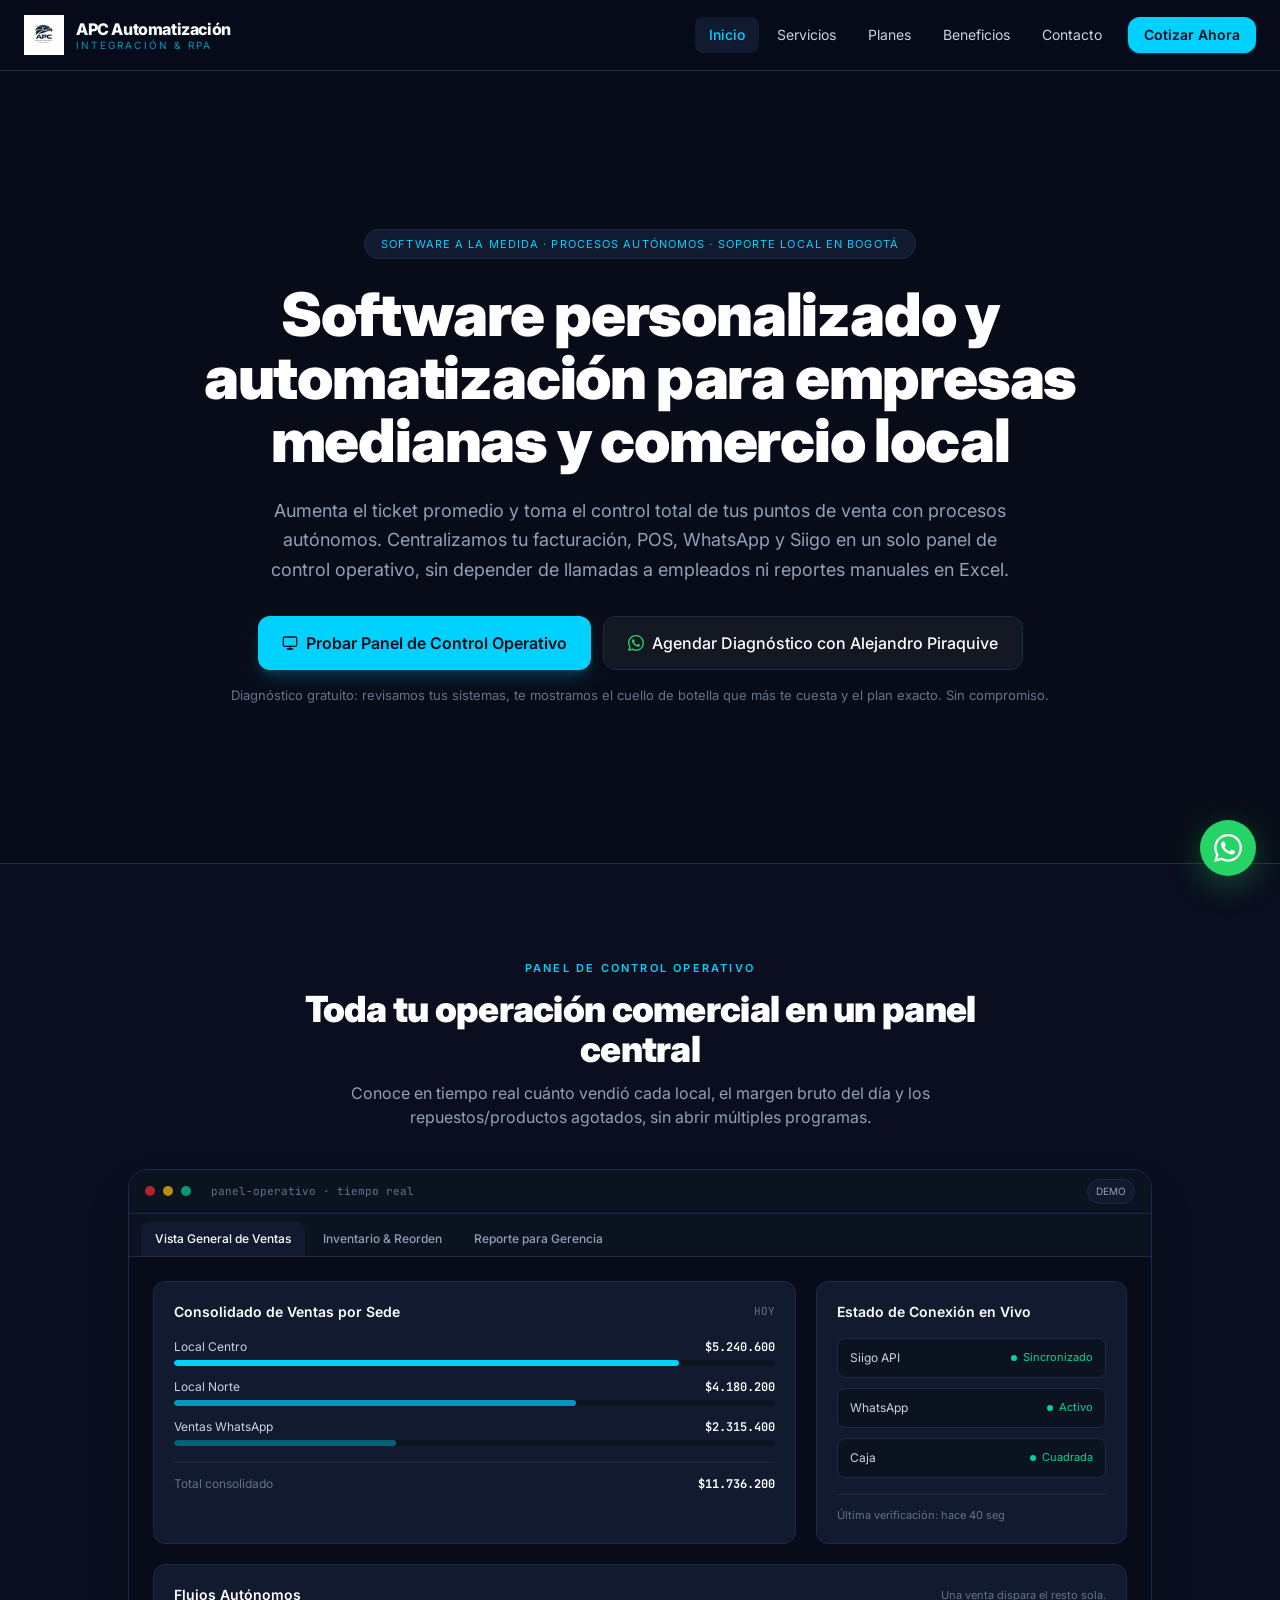
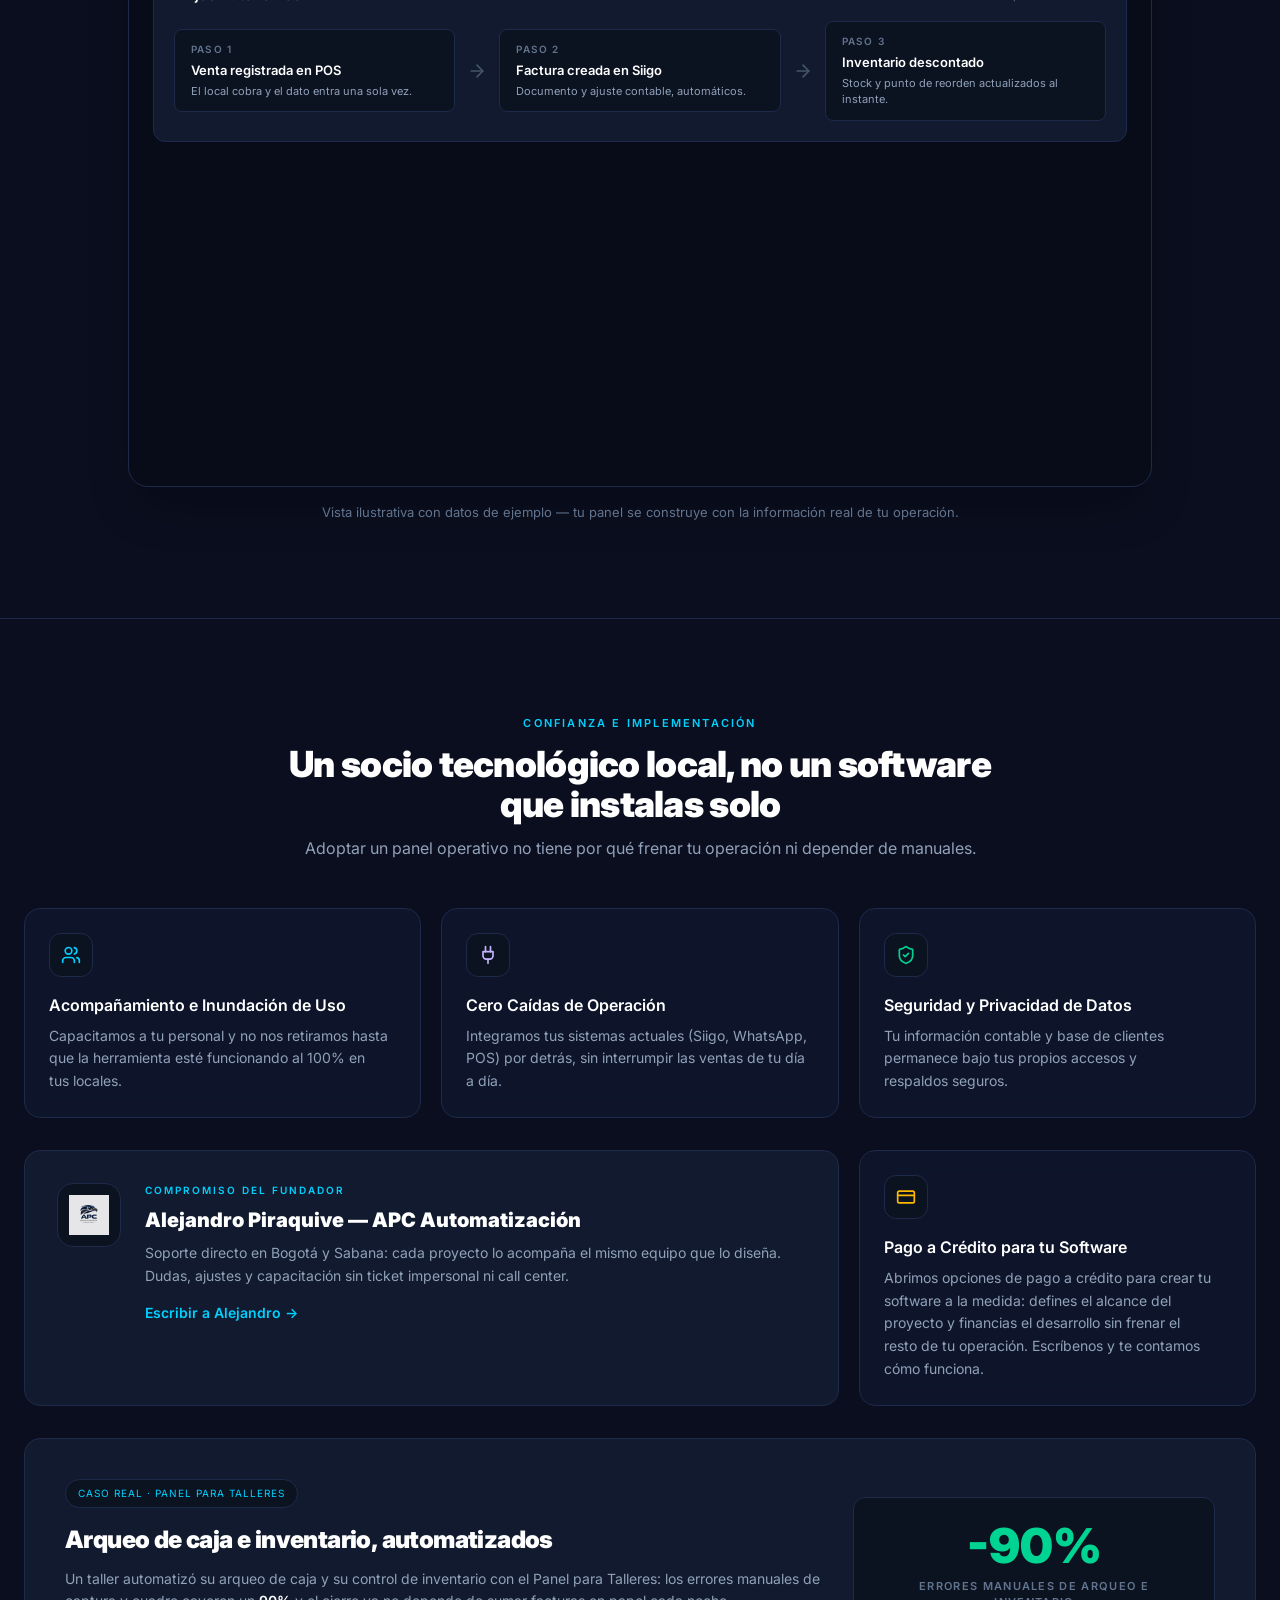
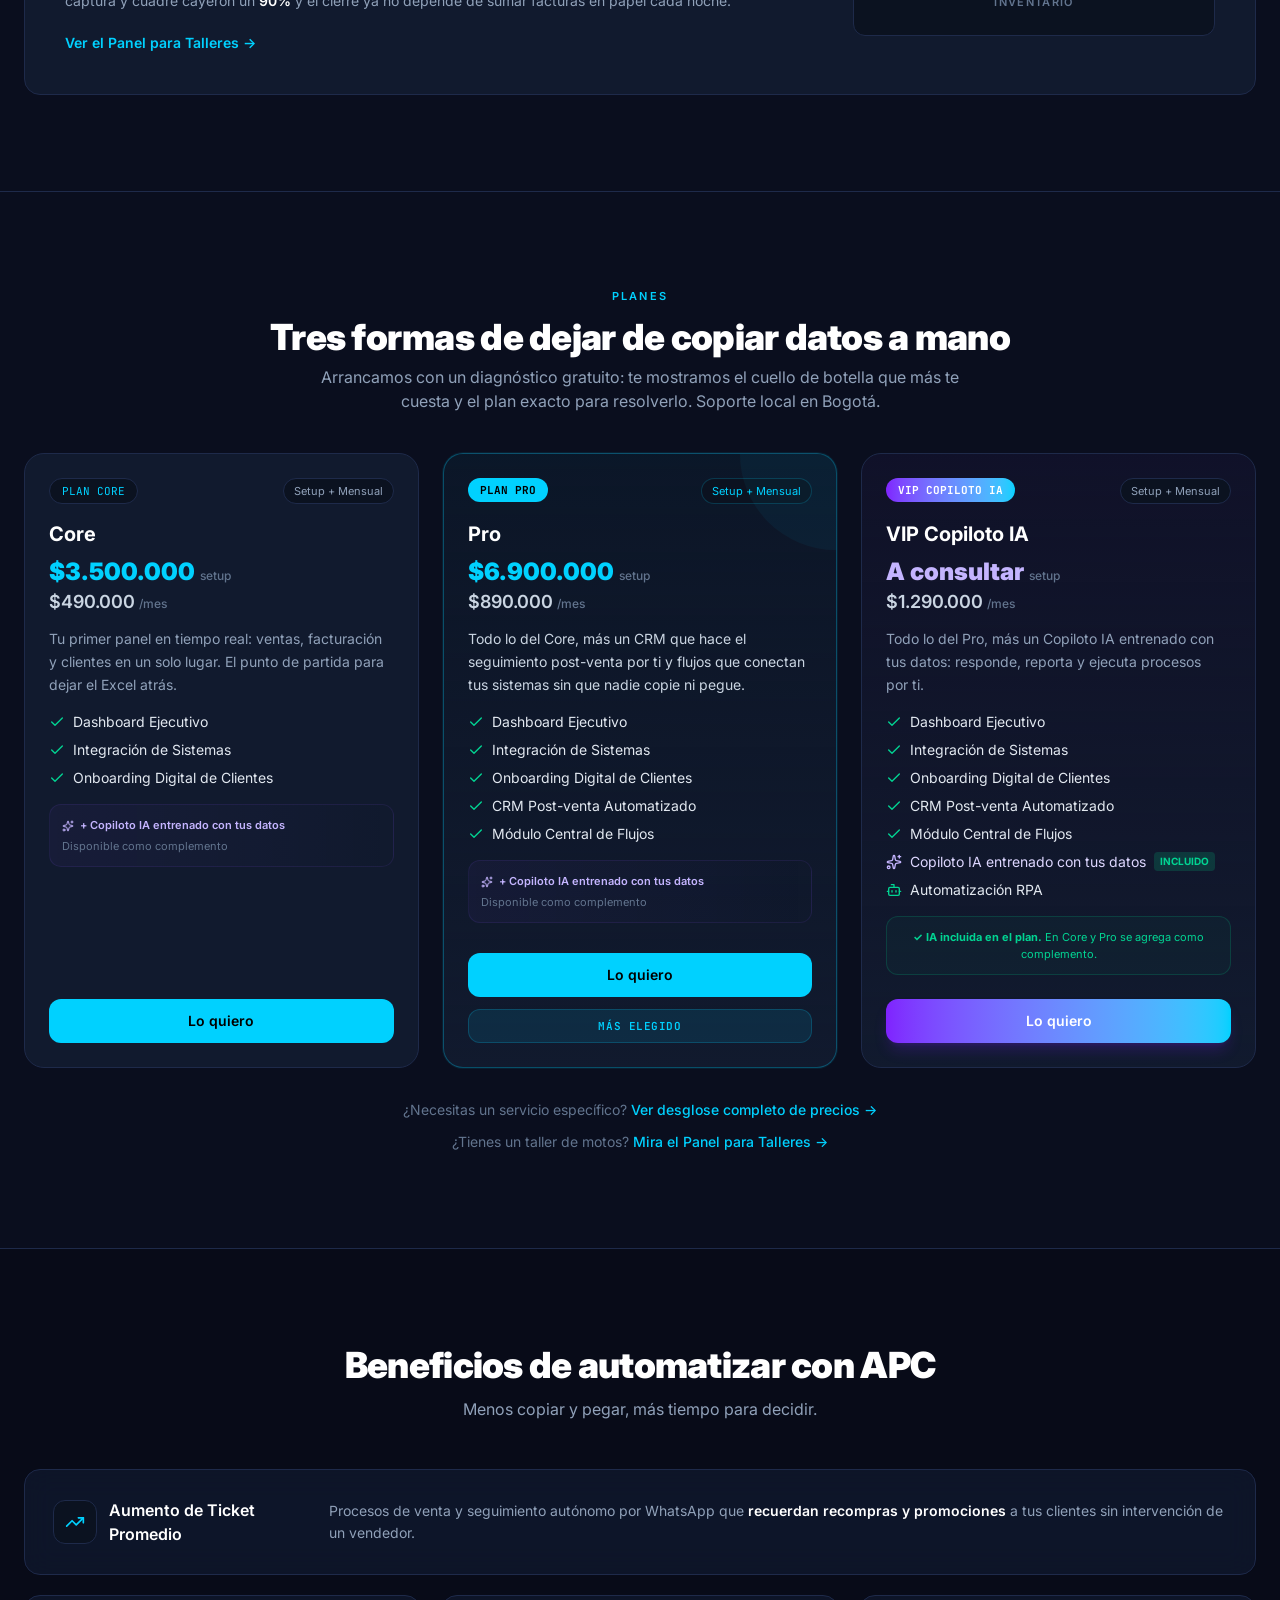
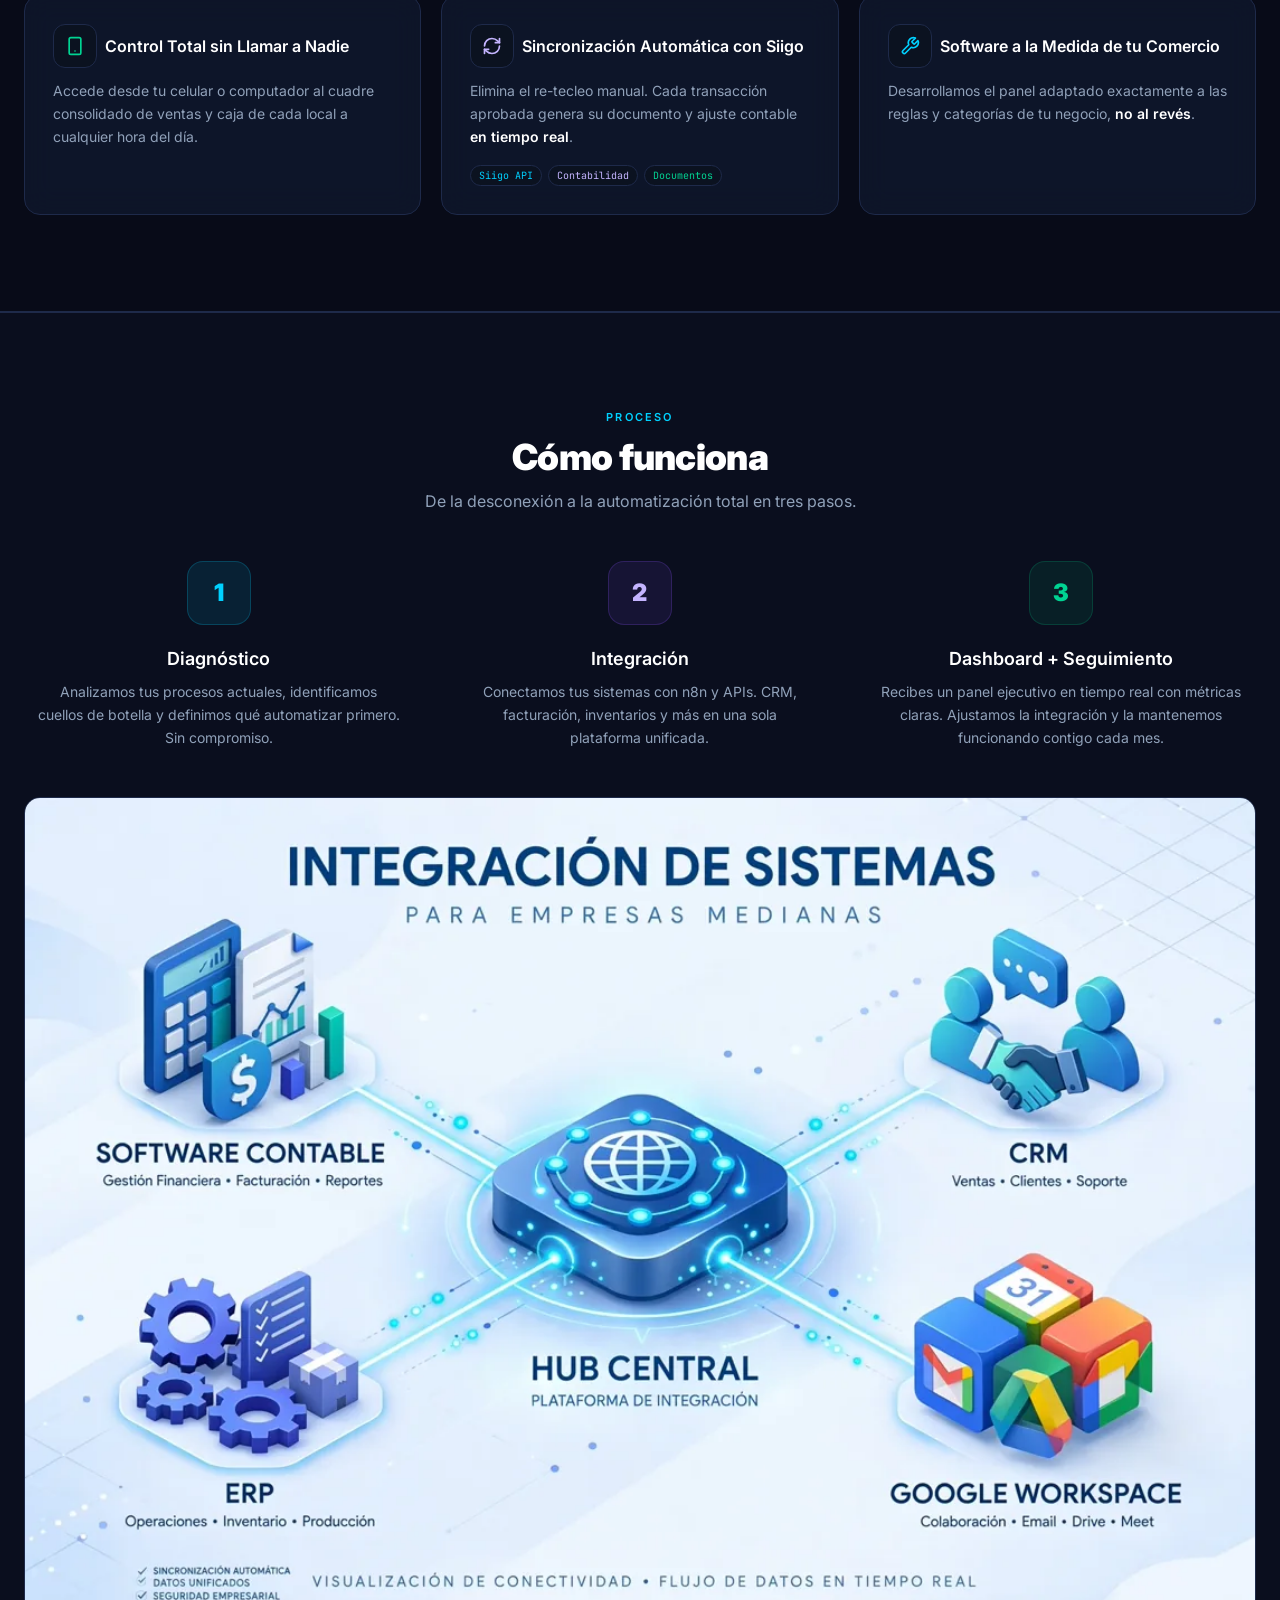
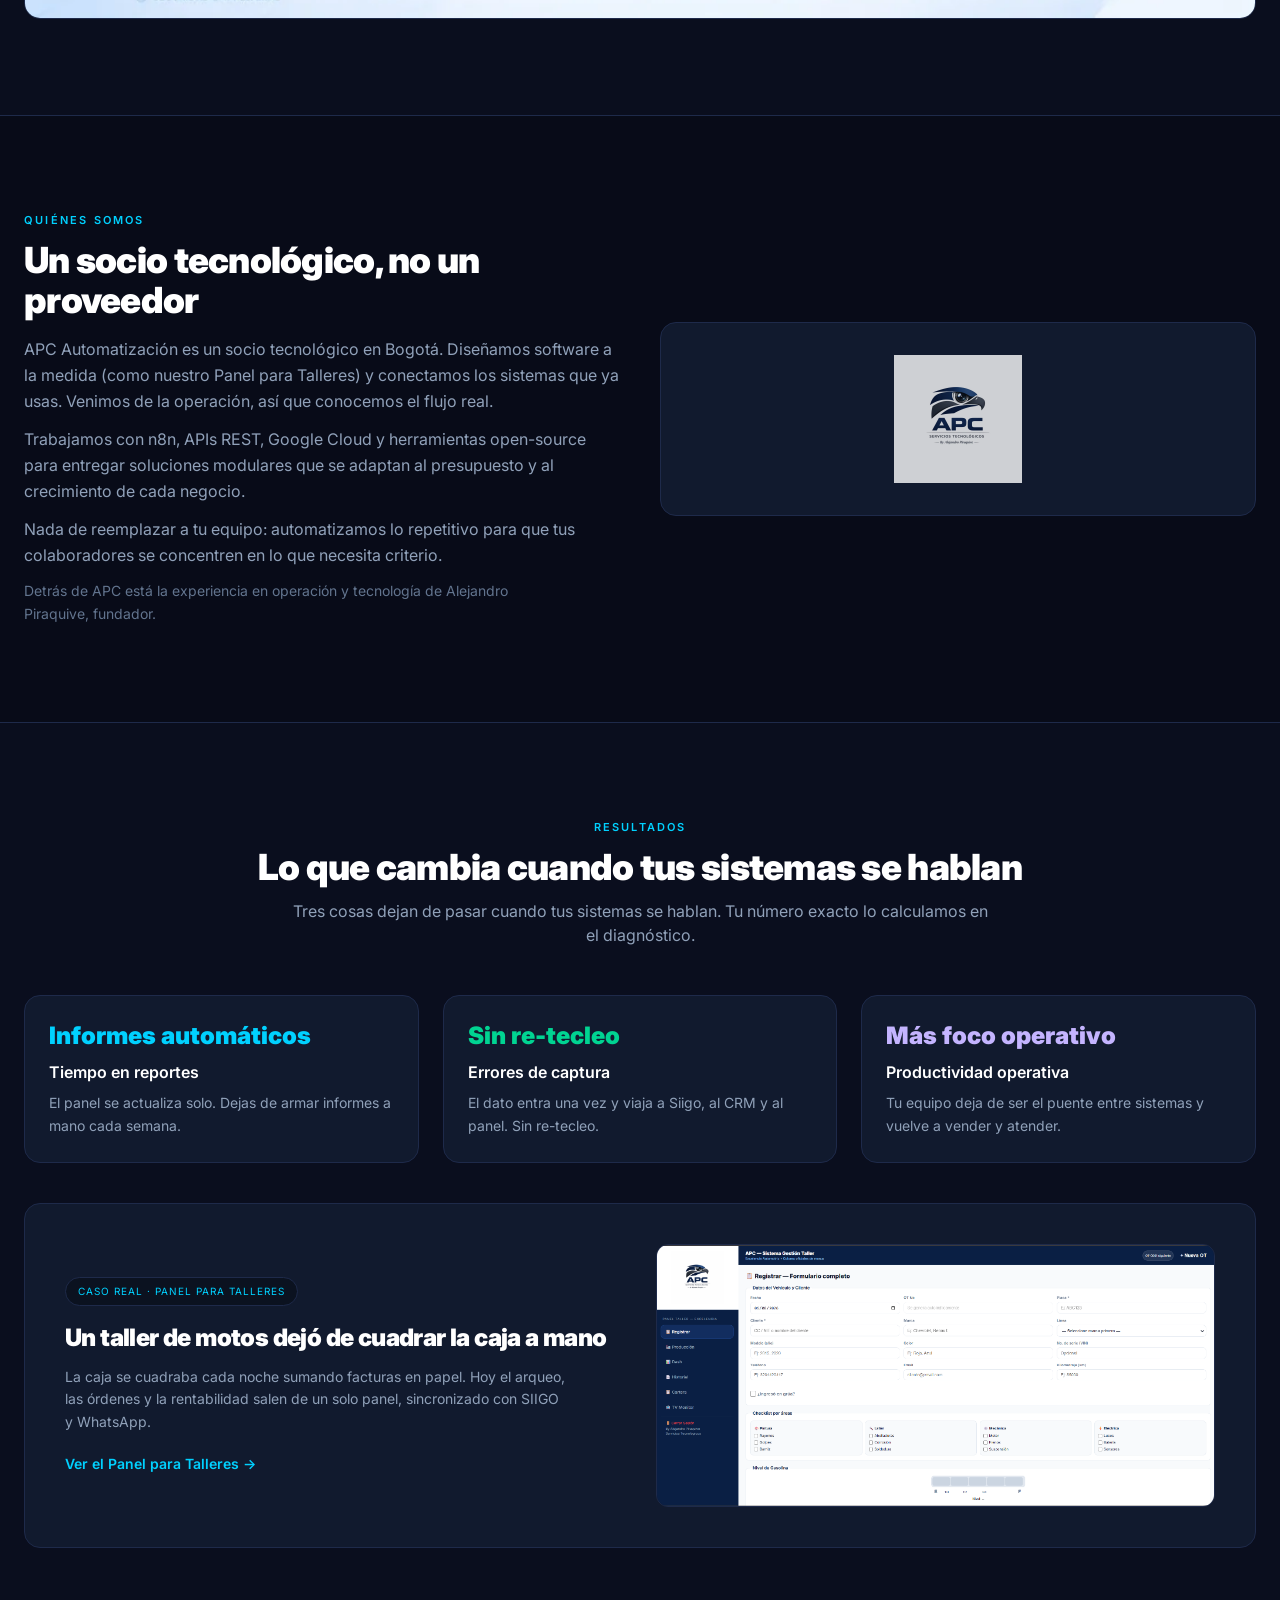
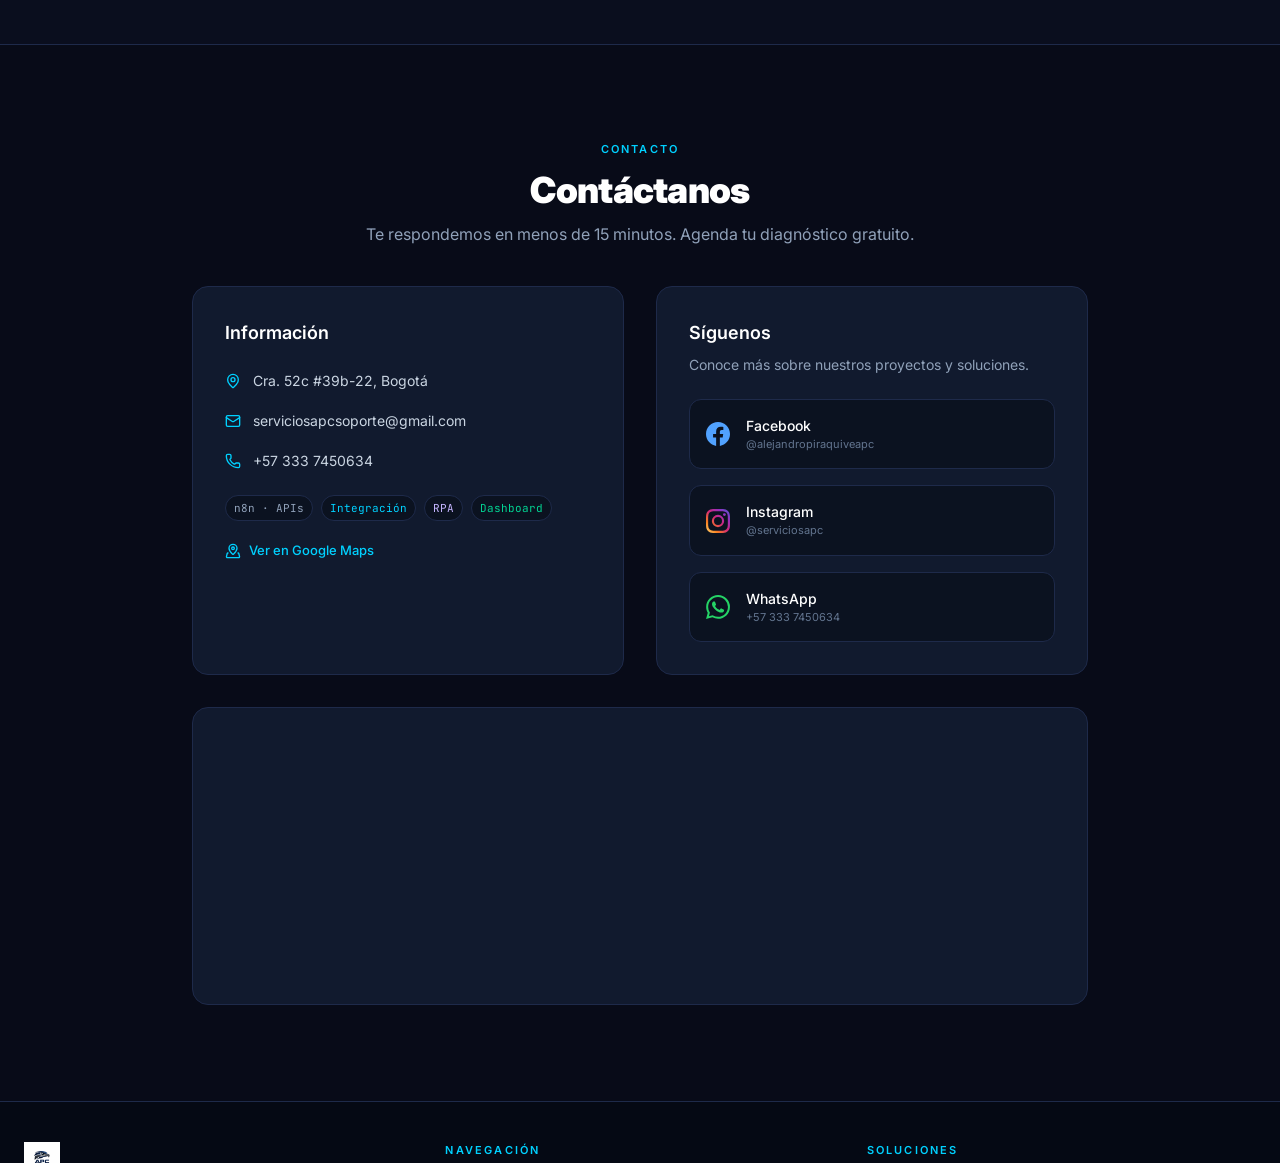
==== commit 6f9545b7: "motion: quitar tilt 3D y ticker muerto, transition-all a propiedades nombradas, lift gated, reserva " ====
--- a/index.html
+++ b/index.html
@@ -484,7 +484,7 @@
           <div class="mt-1 text-[11px] text-slate-500">Disponible como complemento</div>
         </div>
         <div class="mt-auto pt-6">
-          <a href="https://wa.me/573337450634?text=Quiero%20el%20Plan%20Core%20-%20APC%20Automatizaci%C3%B3n" target="_blank" class="block w-full py-3 rounded-xl bg-[#00D1FF] text-black text-center text-sm font-semibold hover:bg-[#22E6FF] transition-all">Lo quiero</a>
+          <a href="https://wa.me/573337450634?text=Quiero%20el%20Plan%20Core%20-%20APC%20Automatizaci%C3%B3n" target="_blank" class="block w-full py-3 rounded-xl bg-[#00D1FF] text-black text-center text-sm font-semibold hover:bg-[#22E6FF] transition-colors">Lo quiero</a>
         </div>
       </article>
 
@@ -513,7 +513,7 @@
           <div class="mt-1 text-[11px] text-slate-500">Disponible como complemento</div>
         </div>
         <div class="mt-auto pt-6">
-          <a href="https://wa.me/573337450634?text=Quiero%20el%20Plan%20Pro%20-%20APC%20Automatizaci%C3%B3n" target="_blank" class="block w-full py-3 rounded-xl bg-[#00D1FF] text-black text-center text-sm font-semibold hover:bg-[#22E6FF] transition-all">Lo quiero</a>
+          <a href="https://wa.me/573337450634?text=Quiero%20el%20Plan%20Pro%20-%20APC%20Automatizaci%C3%B3n" target="_blank" class="block w-full py-3 rounded-xl bg-[#00D1FF] text-black text-center text-sm font-semibold hover:bg-[#22E6FF] transition-colors">Lo quiero</a>
         </div>
         <div class="mt-3 w-full py-2 rounded-xl bg-[#00D1FF]/10 border border-[#00D1FF]/20 text-[#00D1FF] text-center text-[11px] font-semibold mono tracking-wider">MÁS ELEGIDO</div>
       </article>
@@ -543,7 +543,7 @@
           <div class="text-[11px] text-emerald-400 text-center"><strong>✓ IA incluida en el plan.</strong> En Core y Pro se agrega como complemento.</div>
         </div>
         <div class="mt-auto pt-6">
-          <a href="https://wa.me/573337450634?text=Quiero%20el%20Plan%20VIP%20Copiloto%20IA%20-%20APC%20Automatizaci%C3%B3n" target="_blank" class="block w-full py-3 rounded-xl bg-gradient-to-r from-violet-600 to-[#00D1FF] text-white text-center text-sm font-semibold hover:opacity-90 transition-all shadow-lg shadow-violet-600/20">Lo quiero</a>
+          <a href="https://wa.me/573337450634?text=Quiero%20el%20Plan%20VIP%20Copiloto%20IA%20-%20APC%20Automatizaci%C3%B3n" target="_blank" class="block w-full py-3 rounded-xl bg-gradient-to-r from-violet-600 to-[#00D1FF] text-white text-center text-sm font-semibold hover:opacity-90 transition-opacity shadow-lg shadow-violet-600/20">Lo quiero</a>
         </div>
       </article>
 
@@ -737,15 +737,15 @@
         <h4 class="font-semibold text-white text-lg">Síguenos</h4>
         <p class="mt-2 text-sm text-slate-400">Conoce más sobre nuestros proyectos y soluciones.</p>
         <div class="mt-6 flex flex-col gap-4">
-          <a href="https://www.facebook.com/alejandropiraquiveapc" target="_blank" class="flex items-center gap-4 p-4 rounded-xl bg-[#0B1220] border border-[#1E2A4A] hover:border-[#1877F2]/40 transition-all group">
+          <a href="https://www.facebook.com/alejandropiraquiveapc" target="_blank" class="flex items-center gap-4 p-4 rounded-xl bg-[#0B1220] border border-[#1E2A4A] hover:border-[#1877F2]/40 transition-colors group">
             <svg xmlns="http://www.w3.org/2000/svg" viewBox="0 0 24 24" fill="currentColor" class="w-6 h-6 text-blue-400"><path d="M24 12.073c0-6.627-5.373-12-12-12s-12 5.373-12 12c0 5.99 4.388 10.954 10.125 11.854v-8.385H7.078v-3.47h3.047V9.43c0-3.007 1.792-4.669 4.533-4.669 1.312 0 2.686.235 2.686.235v2.953H15.83c-1.491 0-1.956.925-1.956 1.874v2.25h3.328l-.532 3.47h-2.796v8.385C19.612 23.027 24 18.062 24 12.073z"/></svg>
             <div><div class="text-sm font-medium text-white group-hover:text-[#1877F2]">Facebook</div><div class="text-[11px] text-slate-500">@alejandropiraquiveapc</div></div>
           </a>
-          <a href="https://www.instagram.com/serviciosapc" target="_blank" class="flex items-center gap-4 p-4 rounded-xl bg-[#0B1220] border border-[#1E2A4A] hover:border-[#D62976]/40 transition-all group">
+          <a href="https://www.instagram.com/serviciosapc" target="_blank" class="flex items-center gap-4 p-4 rounded-xl bg-[#0B1220] border border-[#1E2A4A] hover:border-[#D62976]/40 transition-colors group">
             <svg xmlns="http://www.w3.org/2000/svg" viewBox="0 0 24 24" class="w-6 h-6"><defs><linearGradient id="ig1" x1="0%" y1="100%" x2="100%" y2="0%"><stop offset="0%" stop-color="#FEDA75"/><stop offset="25%" stop-color="#FA7E1E"/><stop offset="50%" stop-color="#D62976"/><stop offset="75%" stop-color="#962FBF"/><stop offset="100%" stop-color="#4F5BD5"/></linearGradient></defs><path fill="url(#ig1)" d="M12 2.163c3.204 0 3.584.012 4.85.07 3.252.148 4.771 1.691 4.919 4.919.058 1.265.069 1.645.069 4.849 0 3.205-.012 3.584-.069 4.849-.149 3.225-1.664 4.771-4.919 4.919-1.266.058-1.644.07-4.85.07-3.204 0-3.584-.012-4.849-.07-3.26-.149-4.771-1.699-4.919-4.92-.058-1.265-.07-1.644-.07-4.849 0-3.204.013-3.583.07-4.849.149-3.227 1.664-4.771 4.919-4.919 1.266-.057 1.645-.069 4.849-.069zM12 0C8.741 0 8.333.014 7.053.072 2.695.272.273 2.69.073 7.052.014 8.333 0 8.741 0 12c0 3.259.014 3.668.072 4.948.2 4.358 2.618 6.78 6.98 6.98C8.333 23.986 8.741 24 12 24c3.259 0 3.668-.014 4.948-.072 4.354-.2 6.782-2.618 6.979-6.98.059-1.28.073-1.689.073-4.948 0-3.259-.014-3.667-.072-4.947-.196-4.354-2.617-6.78-6.979-6.98C15.668.014 15.259 0 12 0zm0 5.838a6.162 6.162 0 100 12.324 6.162 6.162 0 000-12.324zM12 16a4 4 0 110-8 4 4 0 010 8zm6.406-11.845a1.44 1.44 0 100 2.881 1.44 1.44 0 000-2.881z"/></svg>
             <div><div class="text-sm font-medium text-white group-hover:text-[#D62976]">Instagram</div><div class="text-[11px] text-slate-500">@serviciosapc</div></div>
           </a>
-          <a href="https://wa.me/573337450634" target="_blank" class="flex items-center gap-4 p-4 rounded-xl bg-[#0B1220] border border-[#1E2A4A] hover:border-[#25D366]/40 transition-all group">
+          <a href="https://wa.me/573337450634" target="_blank" class="flex items-center gap-4 p-4 rounded-xl bg-[#0B1220] border border-[#1E2A4A] hover:border-[#25D366]/40 transition-colors group">
             <svg aria-hidden="true" focusable="false" class="w-6 h-6 text-[#25D366]" xmlns="http://www.w3.org/2000/svg" width="24" height="24" viewBox="0 0 24 24" fill="currentColor"><path d="M17.472 14.382c-.297-.149-1.758-.867-2.03-.967-.273-.099-.471-.148-.67.15-.197.297-.767.966-.94 1.164-.173.199-.347.223-.644.075-.297-.15-1.255-.463-2.39-1.475-.883-.788-1.48-1.761-1.653-2.059-.173-.297-.018-.458.13-.606.134-.133.297-.347.446-.52.149-.174.198-.298.298-.497.099-.198.05-.371-.025-.52-.075-.149-.669-1.612-.916-2.207-.242-.579-.487-.5-.669-.51-.173-.008-.371-.01-.57-.01-.198 0-.52.074-.792.372-.272.297-1.04 1.016-1.04 2.479 0 1.462 1.065 2.875 1.213 3.074.149.198 2.096 3.2 5.077 4.487.709.306 1.262.489 1.694.625.712.227 1.36.195 1.871.118.571-.085 1.758-.719 2.006-1.413.248-.694.248-1.289.173-1.413-.074-.124-.272-.198-.57-.347m-5.421 7.403h-.004a9.87 9.87 0 01-5.031-1.378l-.361-.214-3.741.982.998-3.648-.235-.374a9.86 9.86 0 01-1.51-5.26c.001-5.45 4.436-9.884 9.888-9.884 2.64 0 5.122 1.03 6.988 2.898a9.825 9.825 0 012.893 6.994c-.003 5.45-4.437 9.884-9.885 9.884m8.413-18.297A11.815 11.815 0 0012.05 0C5.495 0 .16 5.335.157 11.892c0 2.096.547 4.142 1.588 5.945L.057 24l6.305-1.654a11.882 11.882 0 005.683 1.448h.005c6.554 0 11.89-5.335 11.893-11.893a11.821 11.821 0 00-3.48-8.413z"/></svg>
             <div><div class="text-sm font-medium text-white group-hover:text-[#25D366]">WhatsApp</div><div class="text-[11px] text-slate-500">+57 333 7450634</div></div>
           </a>
@@ -799,13 +799,13 @@
       <div>Integración · RPA · Automatización - <span class="text-[#00D1FF]">Bogotá</span></div>
     </div>
     <div class="mt-6 flex justify-center md:justify-end gap-4">
-      <a href="https://www.facebook.com/alejandropiraquiveapc" target="_blank" class="size-9 rounded-xl bg-[#111A2E] border border-[#1E2A4A] grid place-items-center hover:bg-[#1877F2]/10 hover:border-[#1877F2]/40 transition-all group">
+      <a href="https://www.facebook.com/alejandropiraquiveapc" target="_blank" class="size-9 rounded-xl bg-[#111A2E] border border-[#1E2A4A] grid place-items-center hover:bg-[#1877F2]/10 hover:border-[#1877F2]/40 transition-colors group">
         <svg xmlns="http://www.w3.org/2000/svg" viewBox="0 0 24 24" fill="currentColor" class="w-4 h-4 text-slate-400 group-hover:text-[#1877F2]"><path d="M24 12.073c0-6.627-5.373-12-12-12s-12 5.373-12 12c0 5.99 4.388 10.954 10.125 11.854v-8.385H7.078v-3.47h3.047V9.43c0-3.007 1.792-4.669 4.533-4.669 1.312 0 2.686.235 2.686.235v2.953H15.83c-1.491 0-1.956.925-1.956 1.874v2.25h3.328l-.532 3.47h-2.796v8.385C19.612 23.027 24 18.062 24 12.073z"/></svg>
       </a>
-      <a href="https://www.instagram.com/serviciosapc" target="_blank" class="size-9 rounded-xl bg-[#111A2E] border border-[#1E2A4A] grid place-items-center hover:bg-[#D62976]/10 hover:border-[#D62976]/40 transition-all group">
+      <a href="https://www.instagram.com/serviciosapc" target="_blank" class="size-9 rounded-xl bg-[#111A2E] border border-[#1E2A4A] grid place-items-center hover:bg-[#D62976]/10 hover:border-[#D62976]/40 transition-colors group">
         <svg xmlns="http://www.w3.org/2000/svg" viewBox="0 0 24 24" class="w-4 h-4"><defs><linearGradient id="ig2" x1="0%" y1="100%" x2="100%" y2="0%"><stop offset="0%" stop-color="#FEDA75"/><stop offset="25%" stop-color="#FA7E1E"/><stop offset="50%" stop-color="#D62976"/><stop offset="75%" stop-color="#962FBF"/><stop offset="100%" stop-color="#4F5BD5"/></linearGradient></defs><path fill="url(#ig2)" d="M12 2.163c3.204 0 3.584.012 4.85.07 3.252.148 4.771 1.691 4.919 4.919.058 1.265.069 1.645.069 4.849 0 3.205-.012 3.584-.069 4.849-.149 3.225-1.664 4.771-4.919 4.919-1.266.058-1.644.07-4.85.07-3.204 0-3.584-.012-4.849-.07-3.26-.149-4.771-1.699-4.919-4.92-.058-1.265-.07-1.644-.07-4.849 0-3.204.013-3.583.07-4.849.149-3.227 1.664-4.771 4.919-4.919 1.266-.057 1.645-.069 4.849-.069zM12 0C8.741 0 8.333.014 7.053.072 2.695.272.273 2.69.073 7.052.014 8.333 0 8.741 0 12c0 3.259.014 3.668.072 4.948.2 4.358 2.618 6.78 6.98 6.98C8.333 23.986 8.741 24 12 24c3.259 0 3.668-.014 4.948-.072 4.354-.2 6.782-2.618 6.979-6.98.059-1.28.073-1.689.073-4.948 0-3.259-.014-3.667-.072-4.947-.196-4.354-2.617-6.78-6.979-6.98C15.668.014 15.259 0 12 0zm0 5.838a6.162 6.162 0 100 12.324 6.162 6.162 0 000-12.324zM12 16a4 4 0 110-8 4 4 0 010 8zm6.406-11.845a1.44 1.44 0 100 2.881 1.44 1.44 0 000-2.881z"/></svg>
       </a>
-      <a href="https://wa.me/573337450634" target="_blank" class="size-9 rounded-xl bg-[#111A2E] border border-[#1E2A4A] grid place-items-center hover:bg-[#25D366]/10 hover:border-[#25D366]/40 transition-all group"><svg aria-hidden="true" focusable="false" class="w-4 h-4 text-[#25D366]" xmlns="http://www.w3.org/2000/svg" width="24" height="24" viewBox="0 0 24 24" fill="currentColor"><path d="M17.472 14.382c-.297-.149-1.758-.867-2.03-.967-.273-.099-.471-.148-.67.15-.197.297-.767.966-.94 1.164-.173.199-.347.223-.644.075-.297-.15-1.255-.463-2.39-1.475-.883-.788-1.48-1.761-1.653-2.059-.173-.297-.018-.458.13-.606.134-.133.297-.347.446-.52.149-.174.198-.298.298-.497.099-.198.05-.371-.025-.52-.075-.149-.669-1.612-.916-2.207-.242-.579-.487-.5-.669-.51-.173-.008-.371-.01-.57-.01-.198 0-.52.074-.792.372-.272.297-1.04 1.016-1.04 2.479 0 1.462 1.065 2.875 1.213 3.074.149.198 2.096 3.2 5.077 4.487.709.306 1.262.489 1.694.625.712.227 1.36.195 1.871.118.571-.085 1.758-.719 2.006-1.413.248-.694.248-1.289.173-1.413-.074-.124-.272-.198-.57-.347m-5.421 7.403h-.004a9.87 9.87 0 01-5.031-1.378l-.361-.214-3.741.982.998-3.648-.235-.374a9.86 9.86 0 01-1.51-5.26c.001-5.45 4.436-9.884 9.888-9.884 2.64 0 5.122 1.03 6.988 2.898a9.825 9.825 0 012.893 6.994c-.003 5.45-4.437 9.884-9.885 9.884m8.413-18.297A11.815 11.815 0 0012.05 0C5.495 0 .16 5.335.157 11.892c0 2.096.547 4.142 1.588 5.945L.057 24l6.305-1.654a11.882 11.882 0 005.683 1.448h.005c6.554 0 11.89-5.335 11.893-11.893a11.821 11.821 0 00-3.48-8.413z"/></svg></a>
+      <a href="https://wa.me/573337450634" target="_blank" class="size-9 rounded-xl bg-[#111A2E] border border-[#1E2A4A] grid place-items-center hover:bg-[#25D366]/10 hover:border-[#25D366]/40 transition-colors group"><svg aria-hidden="true" focusable="false" class="w-4 h-4 text-[#25D366]" xmlns="http://www.w3.org/2000/svg" width="24" height="24" viewBox="0 0 24 24" fill="currentColor"><path d="M17.472 14.382c-.297-.149-1.758-.867-2.03-.967-.273-.099-.471-.148-.67.15-.197.297-.767.966-.94 1.164-.173.199-.347.223-.644.075-.297-.15-1.255-.463-2.39-1.475-.883-.788-1.48-1.761-1.653-2.059-.173-.297-.018-.458.13-.606.134-.133.297-.347.446-.52.149-.174.198-.298.298-.497.099-.198.05-.371-.025-.52-.075-.149-.669-1.612-.916-2.207-.242-.579-.487-.5-.669-.51-.173-.008-.371-.01-.57-.01-.198 0-.52.074-.792.372-.272.297-1.04 1.016-1.04 2.479 0 1.462 1.065 2.875 1.213 3.074.149.198 2.096 3.2 5.077 4.487.709.306 1.262.489 1.694.625.712.227 1.36.195 1.871.118.571-.085 1.758-.719 2.006-1.413.248-.694.248-1.289.173-1.413-.074-.124-.272-.198-.57-.347m-5.421 7.403h-.004a9.87 9.87 0 01-5.031-1.378l-.361-.214-3.741.982.998-3.648-.235-.374a9.86 9.86 0 01-1.51-5.26c.001-5.45 4.436-9.884 9.888-9.884 2.64 0 5.122 1.03 6.988 2.898a9.825 9.825 0 012.893 6.994c-.003 5.45-4.437 9.884-9.885 9.884m8.413-18.297A11.815 11.815 0 0012.05 0C5.495 0 .16 5.335.157 11.892c0 2.096.547 4.142 1.588 5.945L.057 24l6.305-1.654a11.882 11.882 0 005.683 1.448h.005c6.554 0 11.89-5.335 11.893-11.893a11.821 11.821 0 00-3.48-8.413z"/></svg></a>
     </div>
   </div>
 </footer>
--- a/estilos.css
+++ b/estilos.css
@@ -25,12 +25,6 @@
 
 .mono {
   font-family: "JetBrains Mono", monospace;
-}
-
-/* Number ticker: fixed-width digits so the value doesn't shift while counting */
-.apc-tick {
-  font-variant-numeric: tabular-nums;
-  font-feature-settings: "tnum" 1;
 }
 
 .grid-bg {
@@ -203,6 +197,26 @@
   }
 }
 
+/* Lift: cards that rise on hover. Named properties only (never `all`),
+   and the movement is gated to fine pointers so it can't stick on touch. */
+.lift {
+  transition:
+    transform 200ms var(--apc-ease),
+    border-color 200ms var(--apc-ease),
+    box-shadow 200ms var(--apc-ease);
+}
+@media (hover: hover) and (pointer: fine) {
+  .lift:hover {
+    transform: translateY(-4px);
+    box-shadow: 0 18px 50px -14px rgba(0, 209, 255, 0.28);
+  }
+}
+
+/* Panel tabs: color only, no movement (switching views is a frequent action) */
+.panel-tab {
+  transition: color 160ms var(--apc-ease), background-color 160ms var(--apc-ease);
+}
+
 /* Material tuning for floating chrome (header) */
 .material {
   -webkit-backdrop-filter: blur(20px) saturate(180%);
@@ -223,6 +237,13 @@
   .reveal.is-visible,
   [data-hero-panel].cascade-in .cascade-item {
     animation: none !important;
+  }
+  /* Less motion, not just faster motion: hover states stop moving */
+  .card-glow:hover,
+  .bento-card:hover,
+  .lift:hover,
+  .whatsapp-float:hover {
+    transform: none !important;
   }
   *, *::before, *::after {
     animation-duration: 0.001ms !important;
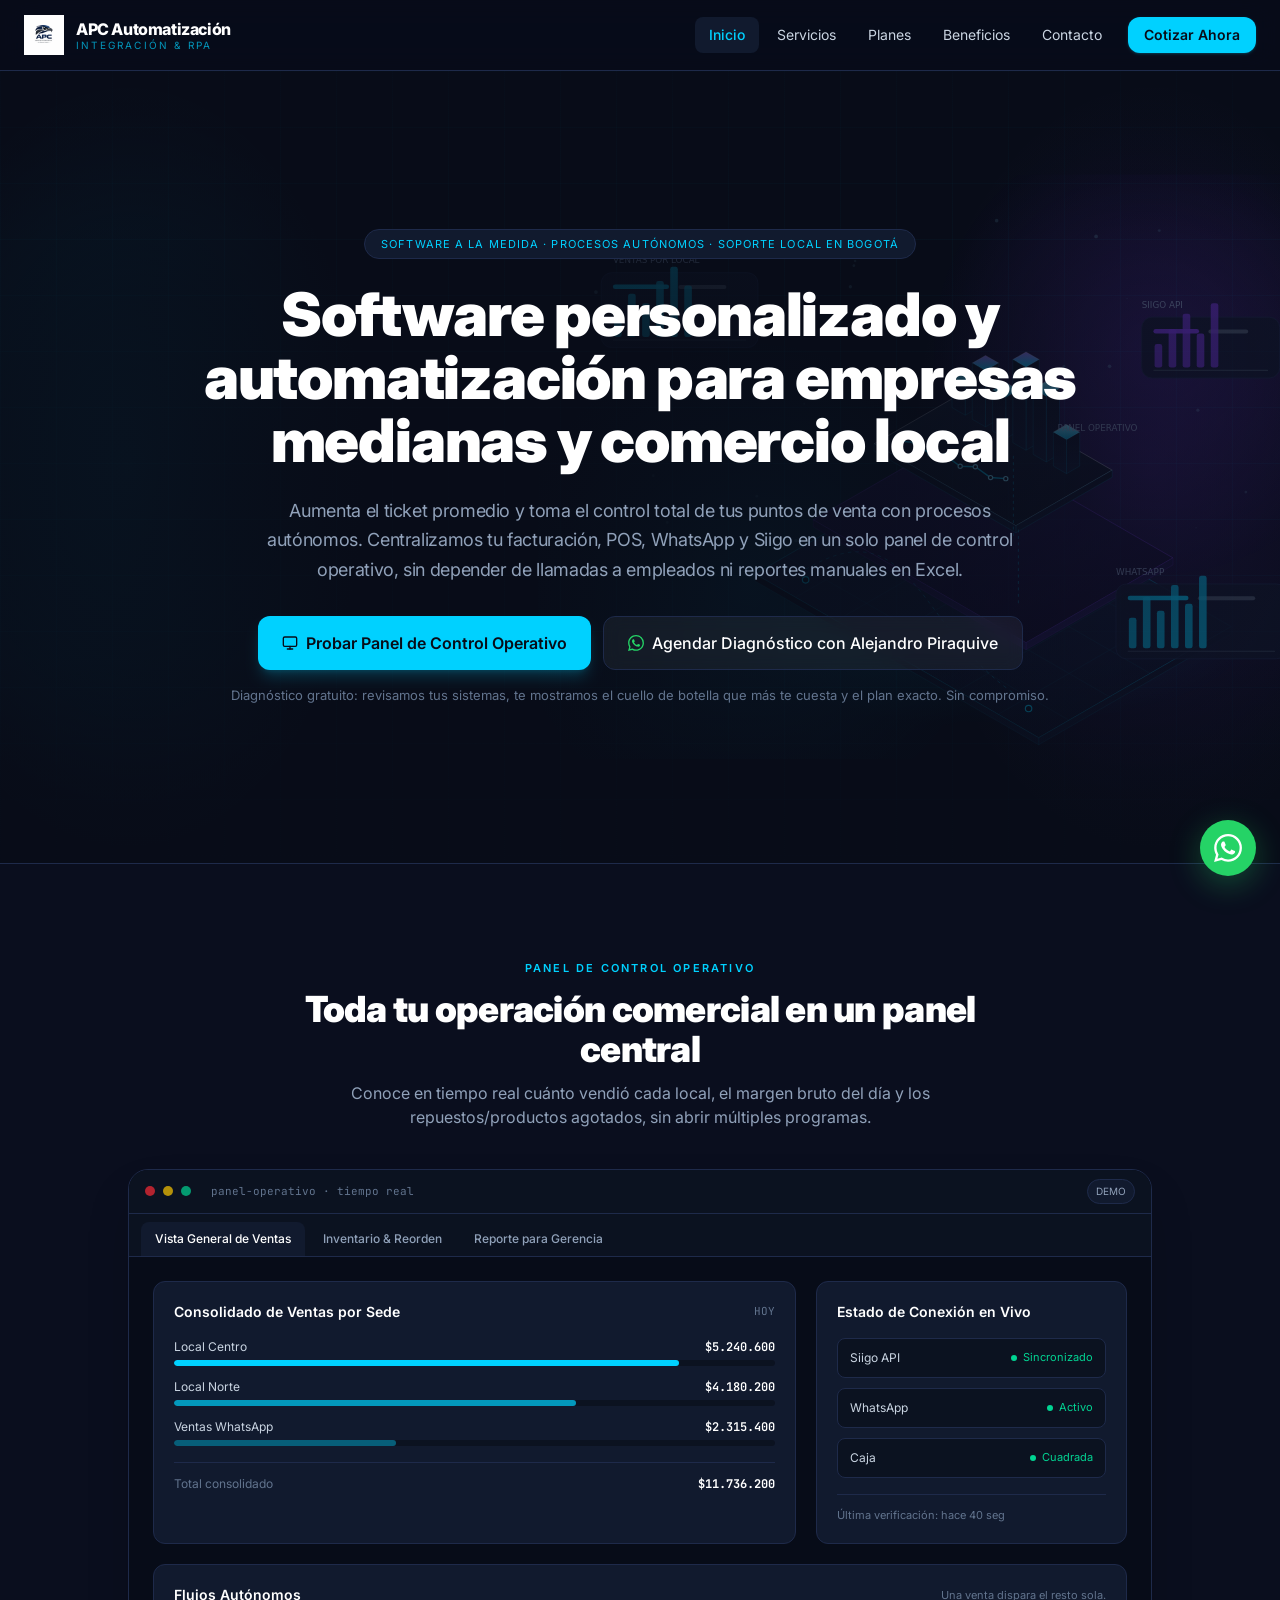
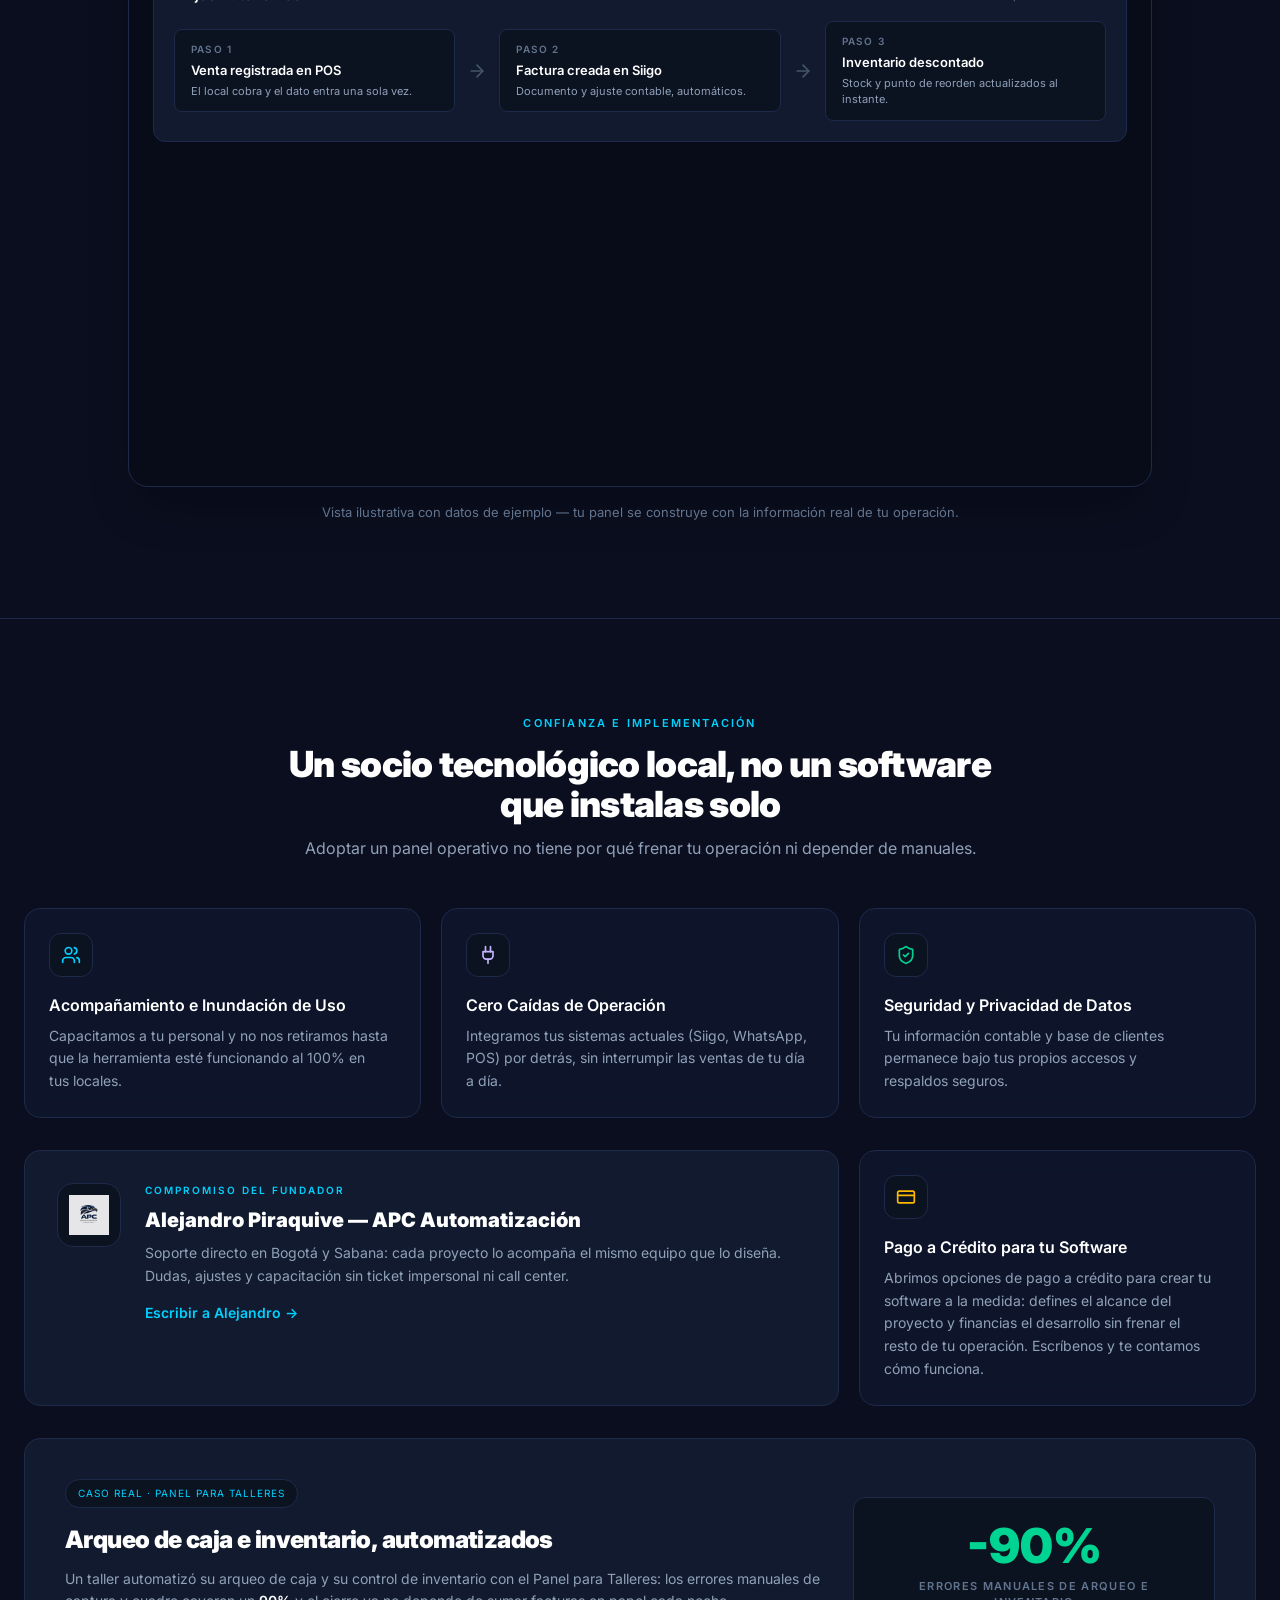
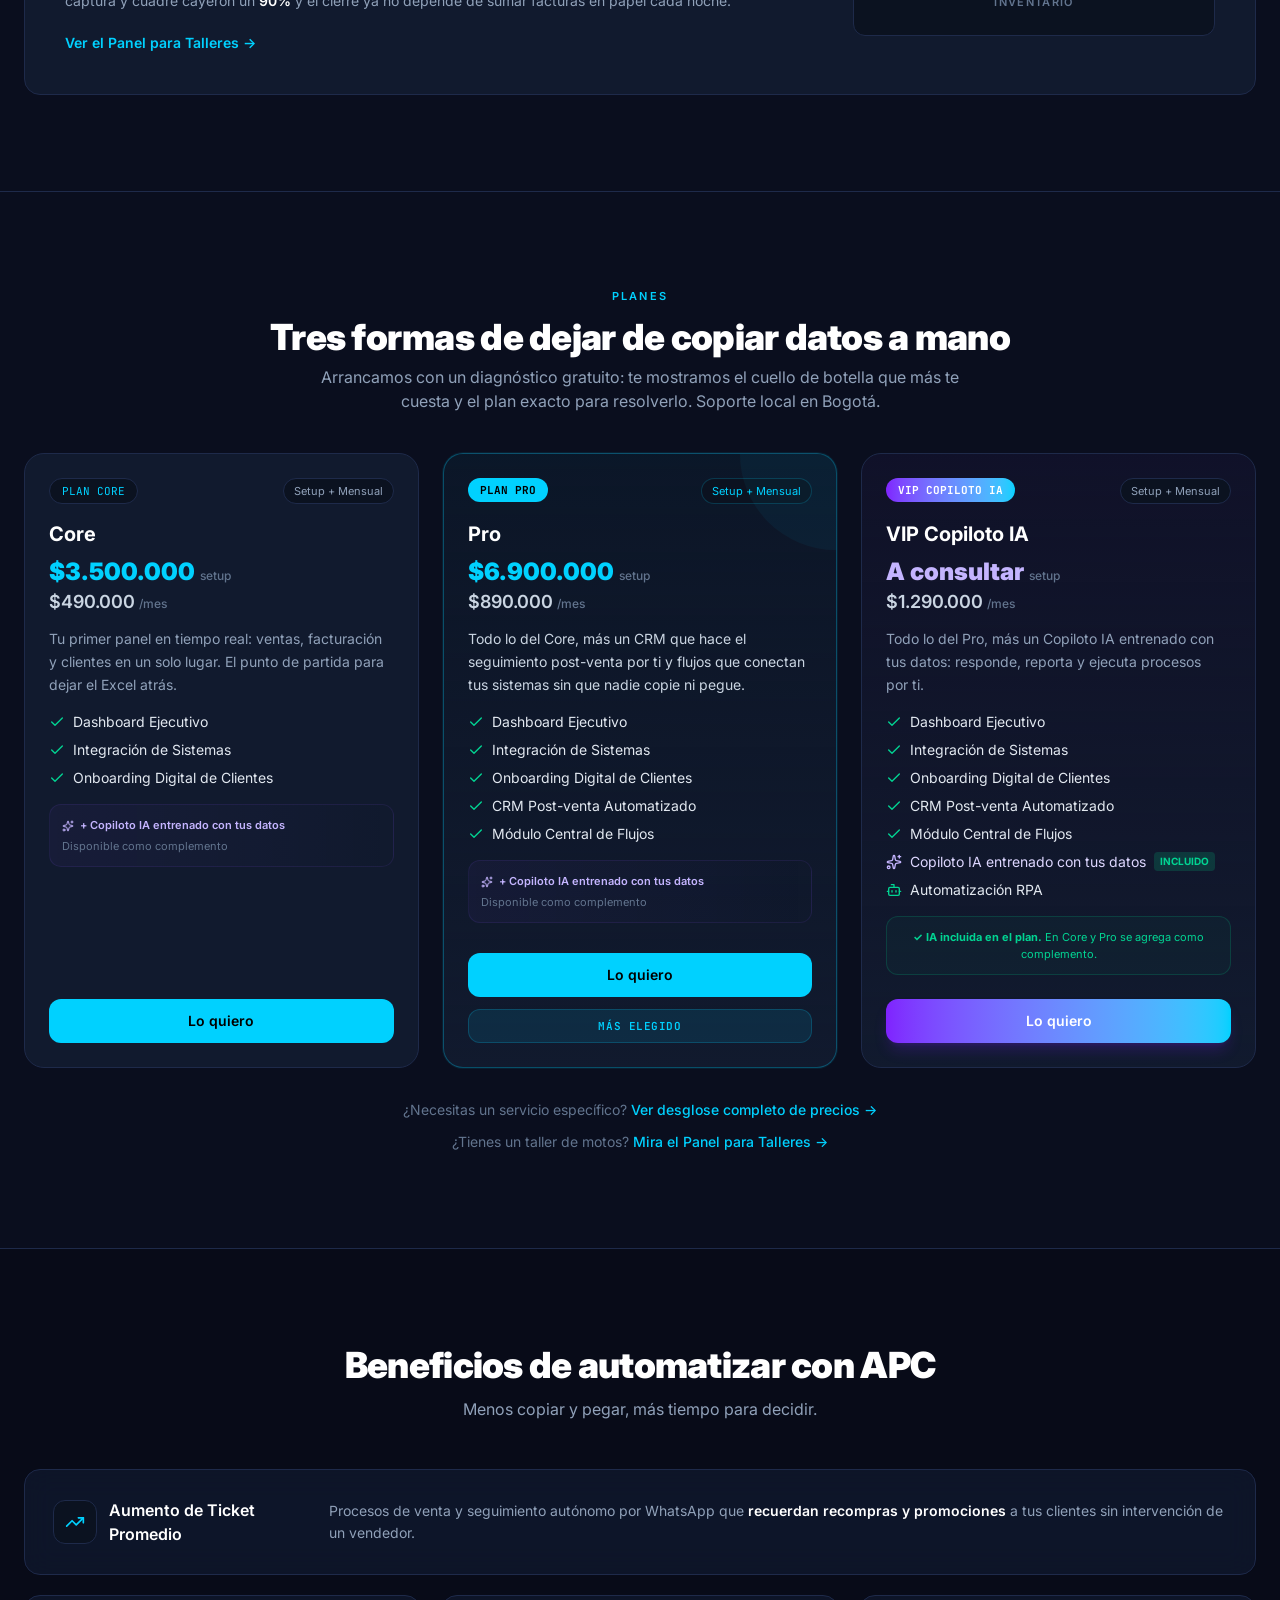
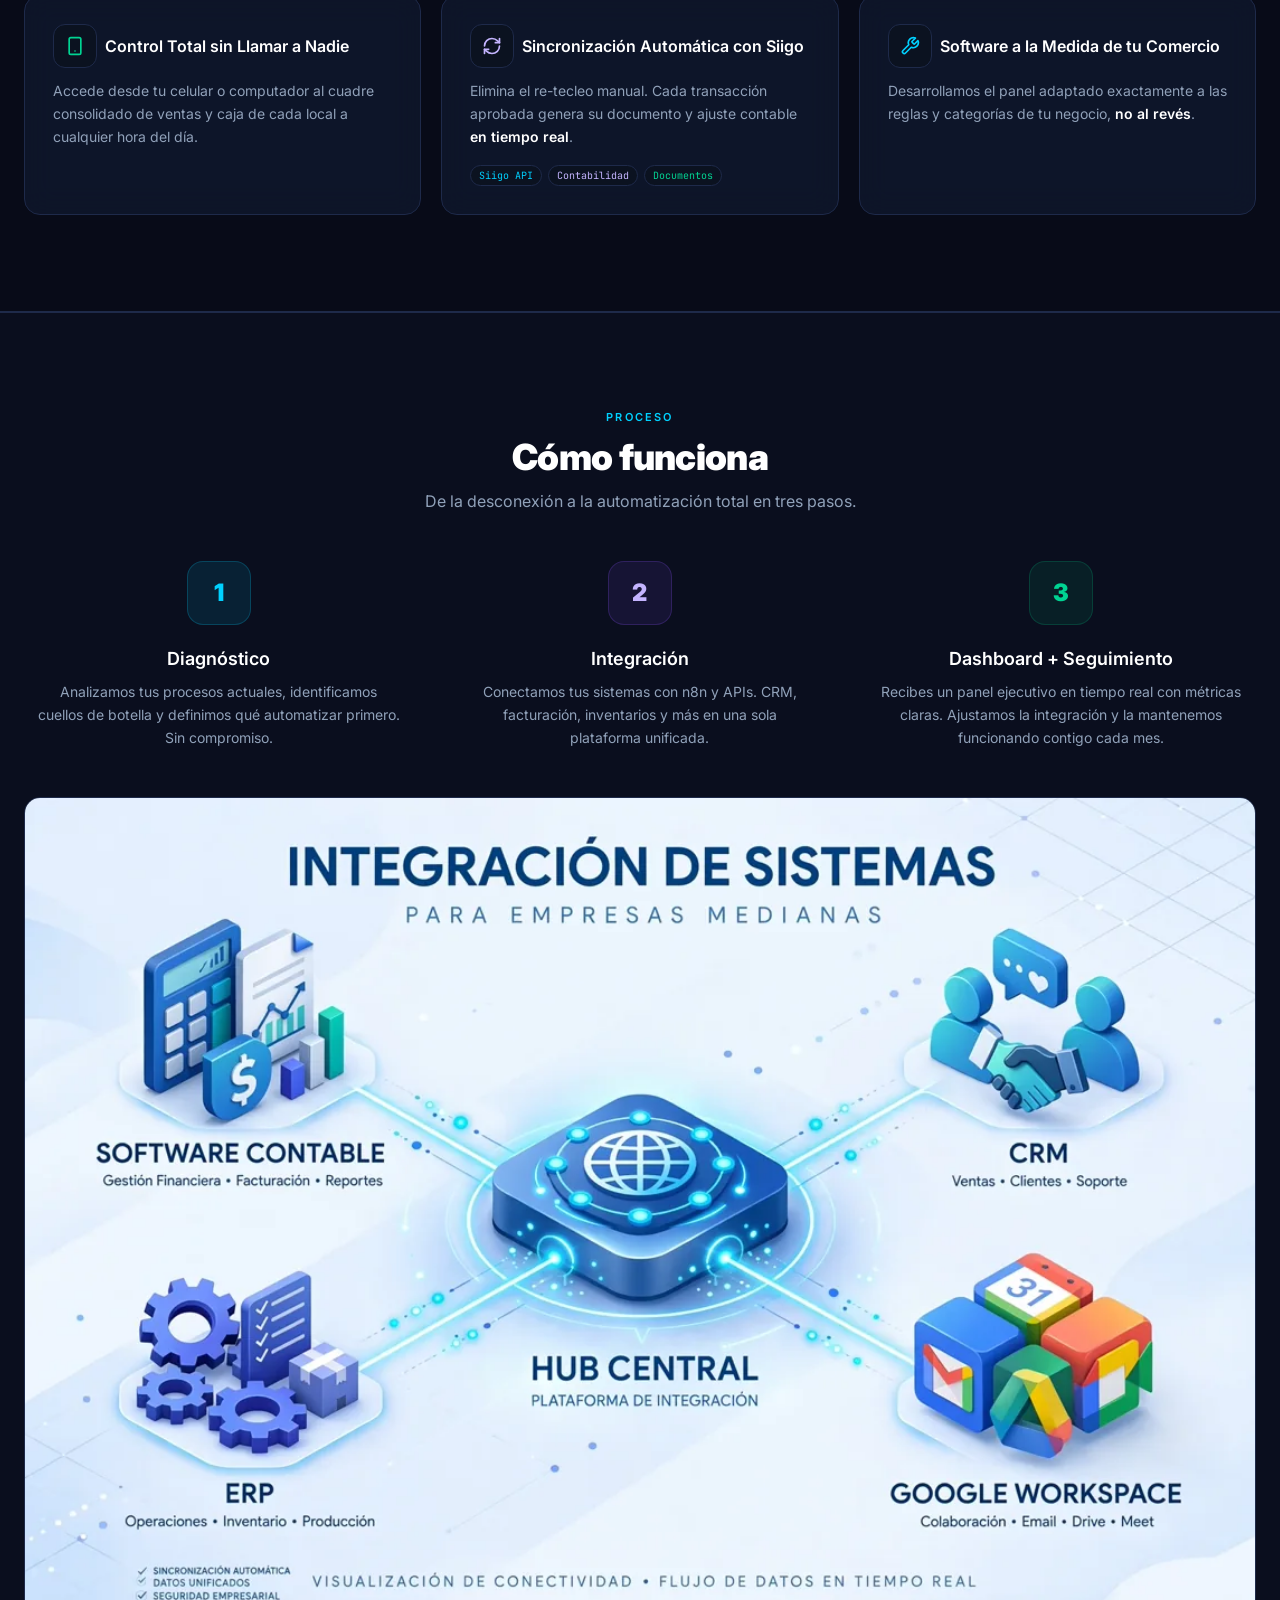
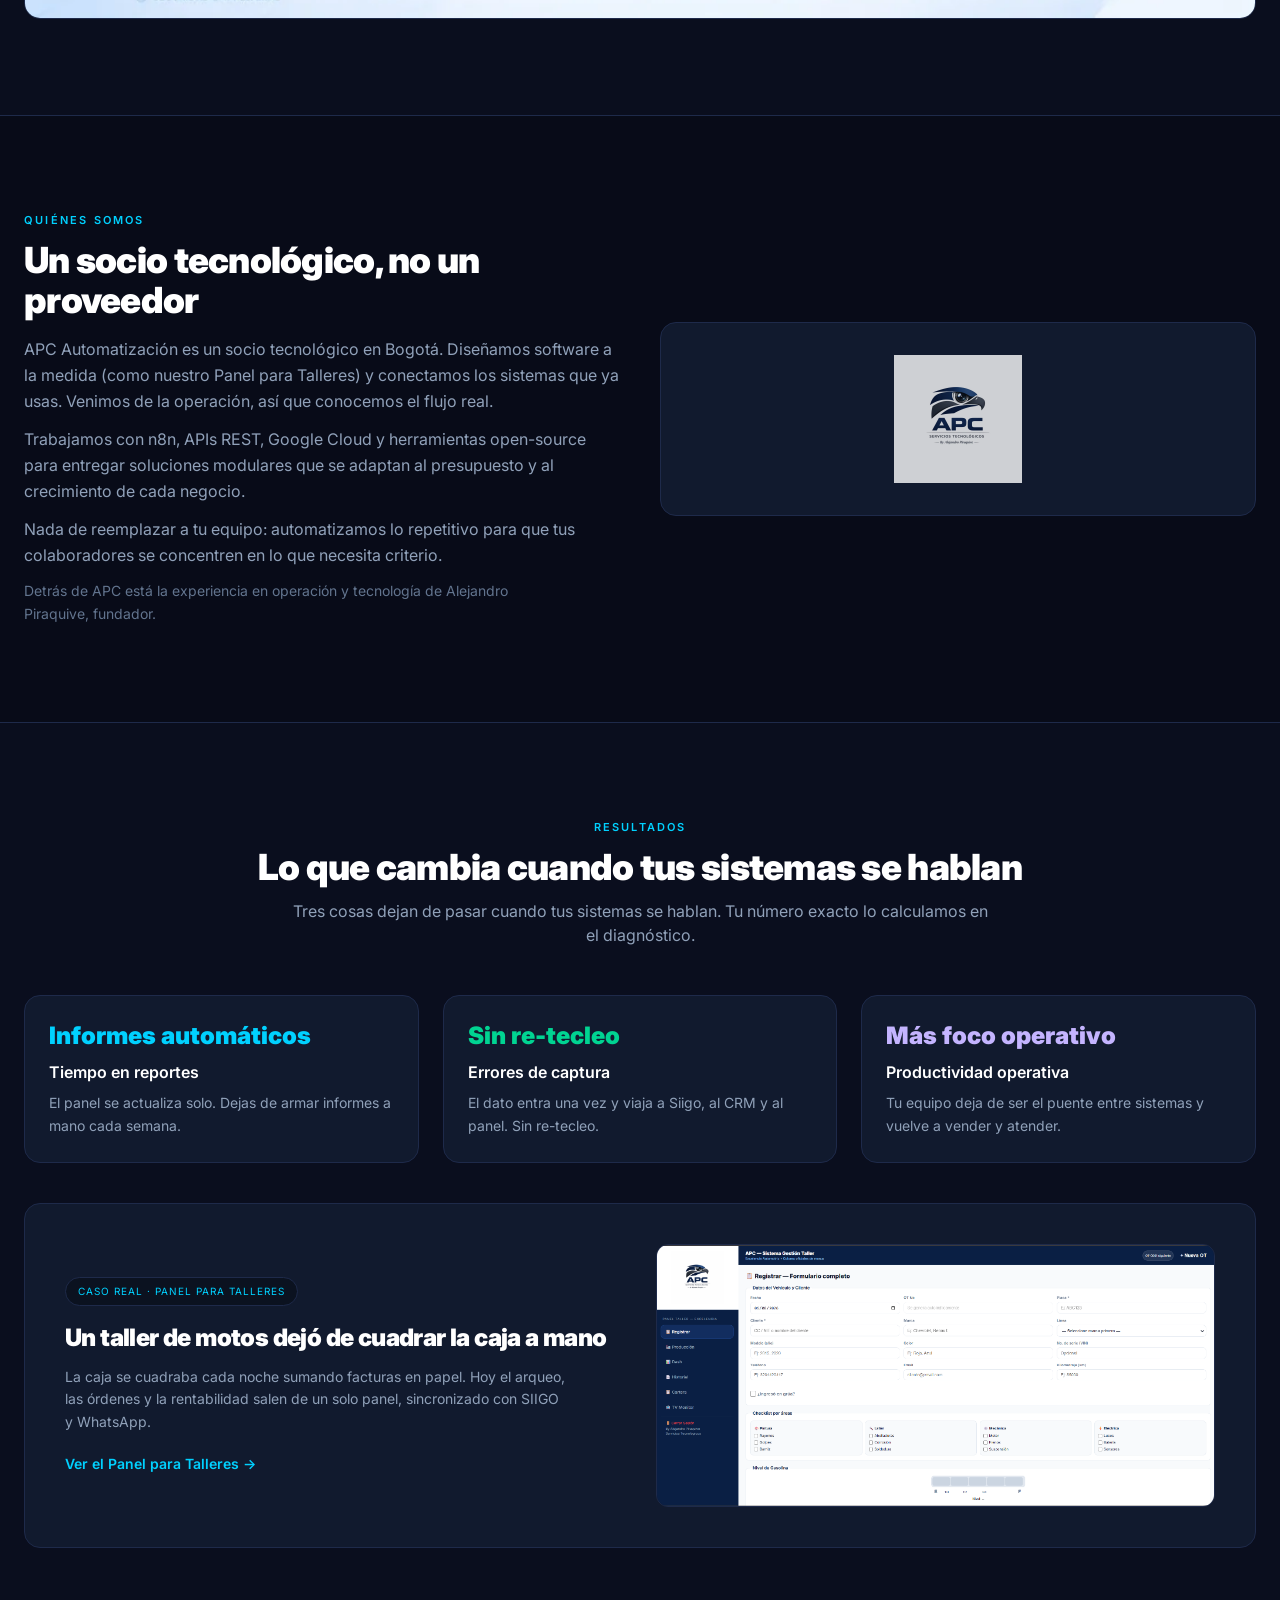
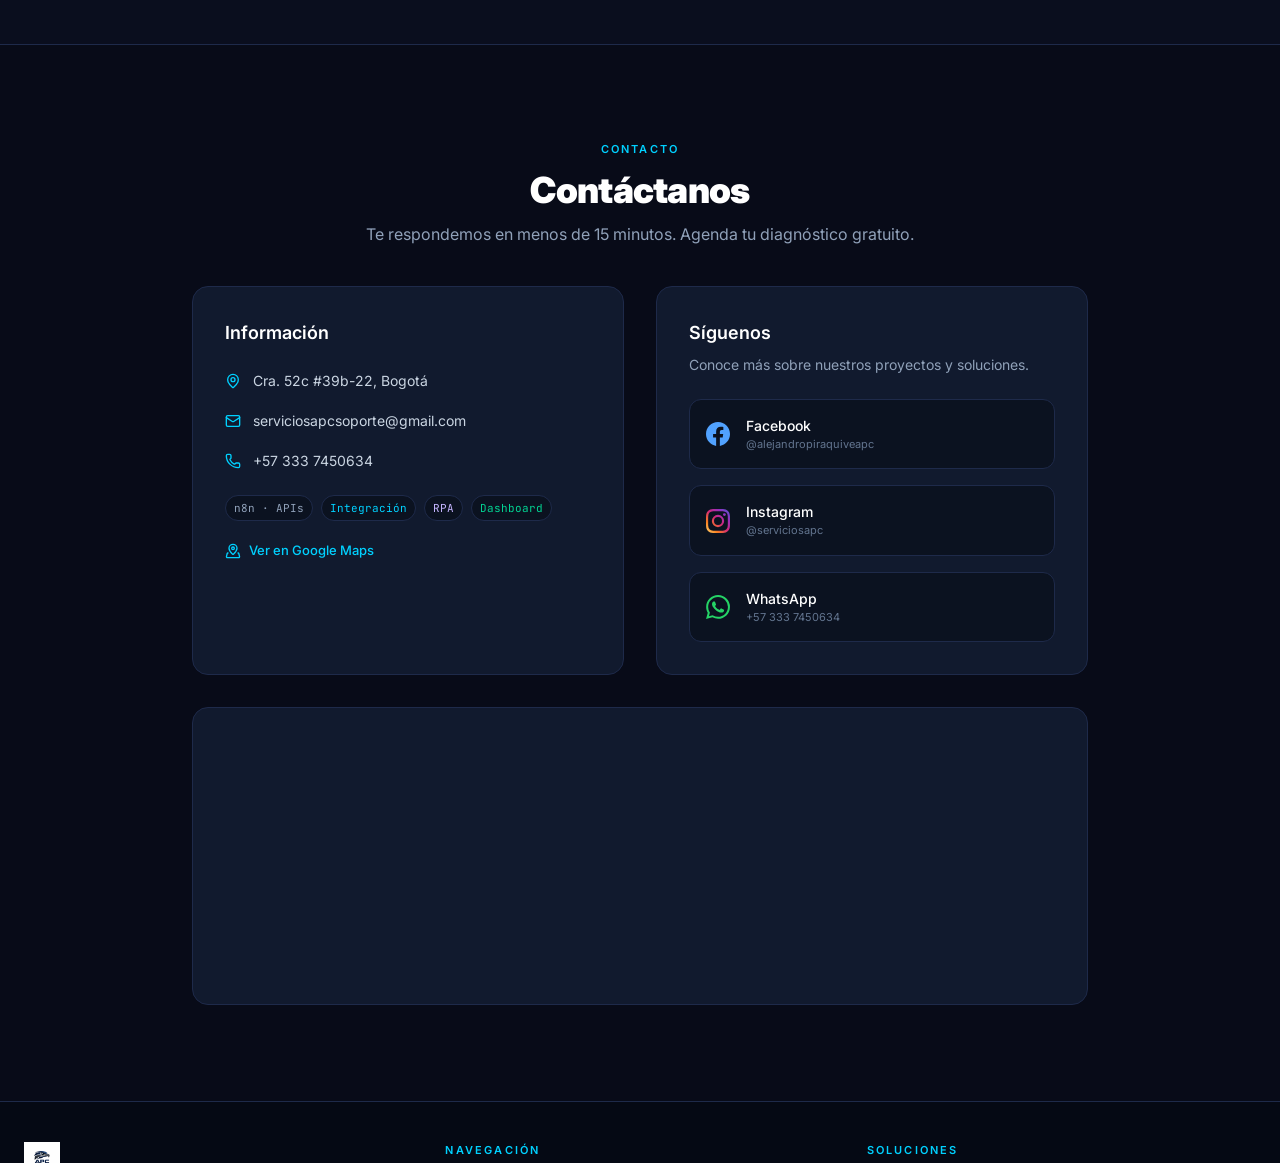
==== commit 5b0ead0b: "hero: sustituye el video de fondo por composicion 3D en SVG - index: fuera el <video> (705 KB) y su " ====
--- a/index.html
+++ b/index.html
@@ -12,6 +12,9 @@
   <meta property="og:url" content="https://apcautomatizacion.site">
   <meta name="keywords" content="automatización Bogotá, integración sistemas, RPA Bogotá, dashboard ejecutivo, CRM post-venta, transformación digital">
   <link rel="canonical" href="https://apcautomatizacion.site">
+  <link rel="icon" href="favicon.ico" sizes="any">
+  <link rel="icon" type="image/png" href="favicon-32.png" sizes="32x32">
+  <link rel="apple-touch-icon" href="favicon-180.png">
   <meta name="geo.placename" content="Bogotá">
   <meta name="geo.region" content="CO">
   <meta name="geo.position" content="4.6001461;-74.1330034">
@@ -119,7 +122,7 @@
 <body class="antialiased overflow-x-hidden selection:bg-cyan-400/30">
 
 <!-- WHATSAPP FLOATING -->
-<a href="https://wa.me/573337450634" target="_blank" class="whatsapp-float" aria-label="WhatsApp APC Automatización">
+<a href="https://wa.me/573337450634?text=Hola%20Alejandro,%20te%20escribo%20desde%20la%20web:%20[Inicio%20-%20bot%C3%B3n%20flotante].%20Quiero%20hacer%20una%20consulta." target="_blank" class="whatsapp-float" aria-label="WhatsApp APC Automatización">
   <svg aria-hidden="true" focusable="false" class="w-7 h-7" xmlns="http://www.w3.org/2000/svg" width="24" height="24" viewBox="0 0 24 24" fill="currentColor"><path d="M17.472 14.382c-.297-.149-1.758-.867-2.03-.967-.273-.099-.471-.148-.67.15-.197.297-.767.966-.94 1.164-.173.199-.347.223-.644.075-.297-.15-1.255-.463-2.39-1.475-.883-.788-1.48-1.761-1.653-2.059-.173-.297-.018-.458.13-.606.134-.133.297-.347.446-.52.149-.174.198-.298.298-.497.099-.198.05-.371-.025-.52-.075-.149-.669-1.612-.916-2.207-.242-.579-.487-.5-.669-.51-.173-.008-.371-.01-.57-.01-.198 0-.52.074-.792.372-.272.297-1.04 1.016-1.04 2.479 0 1.462 1.065 2.875 1.213 3.074.149.198 2.096 3.2 5.077 4.487.709.306 1.262.489 1.694.625.712.227 1.36.195 1.871.118.571-.085 1.758-.719 2.006-1.413.248-.694.248-1.289.173-1.413-.074-.124-.272-.198-.57-.347m-5.421 7.403h-.004a9.87 9.87 0 01-5.031-1.378l-.361-.214-3.741.982.998-3.648-.235-.374a9.86 9.86 0 01-1.51-5.26c.001-5.45 4.436-9.884 9.888-9.884 2.64 0 5.122 1.03 6.988 2.898a9.825 9.825 0 012.893 6.994c-.003 5.45-4.437 9.884-9.885 9.884m8.413-18.297A11.815 11.815 0 0012.05 0C5.495 0 .16 5.335.157 11.892c0 2.096.547 4.142 1.588 5.945L.057 24l6.305-1.654a11.882 11.882 0 005.683 1.448h.005c6.554 0 11.89-5.335 11.893-11.893a11.821 11.821 0 00-3.48-8.413z"/></svg>
 </a>
 
@@ -127,7 +130,7 @@
 <header id="siteHeader" class="material sticky top-0 z-50 backdrop-blur-xl bg-[#080C18]/80 border-b border-[#1E2A4A]">
   <div class="mx-auto max-w-7xl px-6 h-[70px] flex items-center justify-between">
     <div class="flex items-center gap-3">
-      <img src="imagenes/logo.webp" alt="APC Automatización - Integración de Sistemas en Bogotá" class="h-10 w-auto">
+      <img src="imagenes/logo.webp" width="1024" height="1024" alt="APC Automatización - integración de sistemas en Bogotá" class="h-10 w-auto" decoding="async">
       <div class="leading-tight">
         <div class="font-extrabold tracking-tight text-white">APC Automatización</div>
         <div class="text-[10px] tracking-[0.22em] text-[#00D1FF]/70">INTEGRACIÓN & RPA</div>
@@ -139,7 +142,7 @@
       <a href="index.html#servicios" class="px-3.5 py-2 rounded-lg text-sm text-slate-300 hover:text-white hover:bg-[#111A2E]">Planes</a>
       <a href="index.html#beneficios" class="px-3.5 py-2 rounded-lg text-sm text-slate-300 hover:text-white hover:bg-[#111A2E]">Beneficios</a>
       <a href="index.html#contacto" class="px-3.5 py-2 rounded-lg text-sm text-slate-300 hover:text-white hover:bg-[#111A2E]">Contacto</a>
-      <a href="https://wa.me/573337450634" target="_blank" class="ml-2 px-4 py-2 rounded-xl bg-[#00D1FF] text-[#080C18] text-sm font-semibold hover:bg-[#22E6FF] shadow shadow-[#00D1FF]/20">Cotizar Ahora</a>
+      <a href="https://wa.me/573337450634?text=Hola%20Alejandro,%20te%20escribo%20desde%20la%20web:%20[Inicio%20-%20men%C3%BA%20m%C3%B3vil].%20Quiero%20cotizar%20automatizaci%C3%B3n%20para%20mi%20empresa." target="_blank" class="ml-2 px-4 py-2 rounded-xl bg-[#00D1FF] text-[#080C18] text-sm font-semibold hover:bg-[#22E6FF] shadow shadow-[#00D1FF]/20">Cotizar Ahora</a>
     </nav>
     <button id="mb" class="md:hidden size-10 grid place-items-center rounded-xl bg-[#111A2E] border border-[#1E2A4A]">
       <svg aria-hidden="true" focusable="false" class="w-5 h-5 text-slate-300" xmlns="http://www.w3.org/2000/svg" width="24" height="24" viewBox="0 0 24 24" fill="none" stroke="currentColor" stroke-width="2" stroke-linecap="round" stroke-linejoin="round" > <path d="M4 5h16" /> <path d="M4 12h16" /> <path d="M4 19h16" /> </svg>
@@ -151,16 +154,20 @@
     <a href="index.html#servicios" class="block px-3 py-2.5 rounded-lg hover:bg-[#111A2E]">Planes</a>
     <a href="index.html#beneficios" class="block px-3 py-2.5 rounded-lg hover:bg-[#111A2E]">Beneficios</a>
     <a href="index.html#contacto" class="block px-3 py-2.5 rounded-lg hover:bg-[#111A2E]">Contacto</a>
-    <a href="https://wa.me/573337450634" target="_blank" class="block mt-2 text-center px-4 py-3 rounded-xl bg-[#00D1FF] text-black font-semibold">Cotizar Ahora</a>
+    <a href="https://wa.me/573337450634?text=Hola%20Alejandro,%20te%20escribo%20desde%20la%20web:%20[Inicio%20-%20portada%20-%20Cotizar%20Ahora].%20Quiero%20cotizar%20automatizaci%C3%B3n%20para%20mi%20empresa." target="_blank" class="block mt-2 text-center px-4 py-3 rounded-xl bg-[#00D1FF] text-black font-semibold">Cotizar Ahora</a>
   </div>
 </header>
 
 <!-- HERO -->
 <section id="hero" class="relative min-h-[88vh] flex items-center overflow-hidden bg-[#080C18]">
-  <video autoplay muted loop playsinline class="absolute inset-0 w-full h-full object-cover" aria-hidden="true">
-    <source src="imagenes/Servicios APC.mp4" type="video/mp4">
-  </video>
-  <div class="absolute inset-0 bg-[#080C18]/75"></div>
+  <!-- Fondo gráfico 3D (sustituye el video): malla sutil + glow ambiental + composición vectorial -->
+  <div class="absolute inset-0" aria-hidden="true">
+    <div class="hero-grid"></div>
+    <span class="hero-aurora hero-aurora-l"></span>
+    <span class="hero-aurora hero-aurora-r"></span>
+    <img src="imagenes/hero-3d.svg" width="1400" height="1000" alt="" class="hero-3d" decoding="async" fetchpriority="high">
+    <div class="hero-veil"></div>
+  </div>
   <div class="relative mx-auto max-w-7xl px-6 py-20 w-full">
     <div class="max-w-4xl mx-auto text-center">
       <div class="inline-flex flex-wrap items-center justify-center gap-2 px-4 py-1.5 rounded-full bg-[#111A2E] border border-[#1E2A4A] text-[11px] tracking-widest text-[#00D1FF]">
@@ -171,14 +178,14 @@
         automatización para empresas<br>
         medianas y comercio local
       </h1>
-      <p class="mt-6 text-[17px] sm:text-[18px] leading-relaxed text-slate-400 max-w-3xl mx-auto">
+      <h2 class="mt-6 text-[17px] sm:text-[18px] leading-relaxed text-slate-400 max-w-3xl mx-auto font-normal tracking-normal">
         Aumenta el ticket promedio y toma el control total de tus puntos de venta con procesos autónomos. Centralizamos tu facturación, POS, WhatsApp y Siigo en un solo panel de control operativo, sin depender de llamadas a empleados ni reportes manuales en Excel.
-      </p>
+      </h2>
       <div class="mt-8 flex flex-wrap justify-center gap-3">
         <a href="#panel-demo" class="inline-flex items-center gap-2 px-6 py-3.5 rounded-xl bg-[#00D1FF] text-[#080C18] font-semibold hover:bg-[#22E6FF] shadow-lg shadow-[#00D1FF]/20">
           <svg aria-hidden="true" focusable="false" class="w-4 h-4" xmlns="http://www.w3.org/2000/svg" width="24" height="24" viewBox="0 0 24 24" fill="none" stroke="currentColor" stroke-width="2" stroke-linecap="round" stroke-linejoin="round" > <rect width="20" height="14" x="2" y="3" rx="2" /> <line x1="8" x2="16" y1="21" y2="21" /> <line x1="12" x2="12" y1="17" y2="21" /> </svg> Probar Panel de Control Operativo
         </a>
-        <a href="https://wa.me/573337450634?text=Hola%20Alejandro%2C%20quiero%20agendar%20un%20diagn%C3%B3stico" target="_blank" rel="noopener" class="inline-flex items-center gap-2 px-6 py-3.5 rounded-xl bg-white/5 backdrop-blur border border-[#1E2A4A] hover:bg-[#111A2E] hover:border-[#00D1FF]/40 text-white font-medium">
+        <a href="https://wa.me/573337450634?text=Hola%20Alejandro,%20te%20escribo%20desde%20la%20web:%20[Inicio%20-%20portada%20-%20diagn%C3%B3stico].%20Quiero%20agendar%20un%20diagn%C3%B3stico%20gratuito." target="_blank" rel="noopener" class="inline-flex items-center gap-2 px-6 py-3.5 rounded-xl bg-white/5 backdrop-blur border border-[#1E2A4A] hover:bg-[#111A2E] hover:border-[#00D1FF]/40 text-white font-medium">
           <svg aria-hidden="true" focusable="false" class="w-4 h-4 text-[#25D366]" xmlns="http://www.w3.org/2000/svg" width="24" height="24" viewBox="0 0 24 24" fill="currentColor"><path d="M17.472 14.382c-.297-.149-1.758-.867-2.03-.967-.273-.099-.471-.148-.67.15-.197.297-.767.966-.94 1.164-.173.199-.347.223-.644.075-.297-.15-1.255-.463-2.39-1.475-.883-.788-1.48-1.761-1.653-2.059-.173-.297-.018-.458.13-.606.134-.133.297-.347.446-.52.149-.174.198-.298.298-.497.099-.198.05-.371-.025-.52-.075-.149-.669-1.612-.916-2.207-.242-.579-.487-.5-.669-.51-.173-.008-.371-.01-.57-.01-.198 0-.52.074-.792.372-.272.297-1.04 1.016-1.04 2.479 0 1.462 1.065 2.875 1.213 3.074.149.198 2.096 3.2 5.077 4.487.709.306 1.262.489 1.694.625.712.227 1.36.195 1.871.118.571-.085 1.758-.719 2.006-1.413.248-.694.248-1.289.173-1.413-.074-.124-.272-.198-.57-.347m-5.421 7.403h-.004a9.87 9.87 0 01-5.031-1.378l-.361-.214-3.741.982.998-3.648-.235-.374a9.86 9.86 0 01-1.51-5.26c.001-5.45 4.436-9.884 9.888-9.884 2.64 0 5.122 1.03 6.988 2.898a9.825 9.825 0 012.893 6.994c-.003 5.45-4.437 9.884-9.885 9.884m8.413-18.297A11.815 11.815 0 0012.05 0C5.495 0 .16 5.335.157 11.892c0 2.096.547 4.142 1.588 5.945L.057 24l6.305-1.654a11.882 11.882 0 005.683 1.448h.005c6.554 0 11.89-5.335 11.893-11.893a11.821 11.821 0 00-3.48-8.413z"/></svg> Agendar Diagnóstico con Alejandro Piraquive
         </a>
       </div>
@@ -418,13 +425,13 @@
     <div class="mt-8 grid md:grid-cols-3 gap-5">
       <div class="md:col-span-2 rounded-2xl border border-[#1E2A4A] bg-[#111A2E] p-6 md:p-8 flex flex-col sm:flex-row gap-6 items-start">
         <div class="shrink-0 size-16 rounded-2xl bg-[#0B1220] border border-[#1E2A4A] grid place-items-center overflow-hidden">
-          <img src="imagenes/logo.webp" alt="APC Automatización" class="w-10 h-auto opacity-90">
+          <img src="imagenes/logo.webp" width="1024" height="1024" alt="Logotipo de APC Automatización - By Alejandro Piraquive" class="w-10 h-auto opacity-90" decoding="async" loading="lazy">
         </div>
         <div>
           <div class="text-[10px] tracking-[0.2em] text-[#00D1FF] font-semibold">COMPROMISO DEL FUNDADOR</div>
           <h4 class="mt-2 text-xl font-black text-white">Alejandro Piraquive — APC Automatización</h4>
           <p class="mt-2 text-sm text-slate-400 leading-relaxed">Soporte directo en Bogotá y Sabana: cada proyecto lo acompaña el mismo equipo que lo diseña. Dudas, ajustes y capacitación sin ticket impersonal ni call center.</p>
-          <a href="https://wa.me/573337450634?text=Hola%20Alejandro%2C%20quiero%20agendar%20un%20diagn%C3%B3stico" target="_blank" rel="noopener" class="mt-4 inline-flex items-center gap-2 text-sm text-[#00D1FF] hover:text-[#22E6FF] font-semibold transition-colors">Escribir a Alejandro →</a>
+          <a href="https://wa.me/573337450634?text=Hola%20Alejandro,%20te%20escribo%20desde%20la%20web:%20[Inicio%20-%20Socio%20Tecnol%C3%B3gico].%20Quiero%20agendar%20un%20diagn%C3%B3stico%20con%20Alejandro." target="_blank" rel="noopener" class="mt-4 inline-flex items-center gap-2 text-sm text-[#00D1FF] hover:text-[#22E6FF] font-semibold transition-colors">Escribir a Alejandro →</a>
         </div>
       </div>
 
@@ -484,7 +491,7 @@
           <div class="mt-1 text-[11px] text-slate-500">Disponible como complemento</div>
         </div>
         <div class="mt-auto pt-6">
-          <a href="https://wa.me/573337450634?text=Quiero%20el%20Plan%20Core%20-%20APC%20Automatizaci%C3%B3n" target="_blank" class="block w-full py-3 rounded-xl bg-[#00D1FF] text-black text-center text-sm font-semibold hover:bg-[#22E6FF] transition-colors">Lo quiero</a>
+          <a href="https://wa.me/573337450634?text=Hola%20Alejandro,%20te%20escribo%20desde%20la%20web:%20[Inicio%20-%20Planes%20-%20CORE].%20Quiero%20cotizar%20el%20Plan%20CORE." target="_blank" class="block w-full py-3 rounded-xl bg-[#00D1FF] text-black text-center text-sm font-semibold hover:bg-[#22E6FF] transition-colors">Lo quiero</a>
         </div>
       </article>
 
@@ -513,7 +520,7 @@
           <div class="mt-1 text-[11px] text-slate-500">Disponible como complemento</div>
         </div>
         <div class="mt-auto pt-6">
-          <a href="https://wa.me/573337450634?text=Quiero%20el%20Plan%20Pro%20-%20APC%20Automatizaci%C3%B3n" target="_blank" class="block w-full py-3 rounded-xl bg-[#00D1FF] text-black text-center text-sm font-semibold hover:bg-[#22E6FF] transition-colors">Lo quiero</a>
+          <a href="https://wa.me/573337450634?text=Hola%20Alejandro,%20te%20escribo%20desde%20la%20web:%20[Inicio%20-%20Planes%20-%20PRO].%20Quiero%20cotizar%20el%20Plan%20PRO." target="_blank" class="block w-full py-3 rounded-xl bg-[#00D1FF] text-black text-center text-sm font-semibold hover:bg-[#22E6FF] transition-colors">Lo quiero</a>
         </div>
         <div class="mt-3 w-full py-2 rounded-xl bg-[#00D1FF]/10 border border-[#00D1FF]/20 text-[#00D1FF] text-center text-[11px] font-semibold mono tracking-wider">MÁS ELEGIDO</div>
       </article>
@@ -543,7 +550,7 @@
           <div class="text-[11px] text-emerald-400 text-center"><strong>✓ IA incluida en el plan.</strong> En Core y Pro se agrega como complemento.</div>
         </div>
         <div class="mt-auto pt-6">
-          <a href="https://wa.me/573337450634?text=Quiero%20el%20Plan%20VIP%20Copiloto%20IA%20-%20APC%20Automatizaci%C3%B3n" target="_blank" class="block w-full py-3 rounded-xl bg-gradient-to-r from-violet-600 to-[#00D1FF] text-white text-center text-sm font-semibold hover:opacity-90 transition-opacity shadow-lg shadow-violet-600/20">Lo quiero</a>
+          <a href="https://wa.me/573337450634?text=Hola%20Alejandro,%20te%20escribo%20desde%20la%20web:%20[Inicio%20-%20Planes%20-%20VIP%20Copiloto%20IA].%20Quiero%20cotizar%20el%20Plan%20VIP%20Copiloto%20IA." target="_blank" class="block w-full py-3 rounded-xl bg-gradient-to-r from-violet-600 to-[#00D1FF] text-white text-center text-sm font-semibold hover:opacity-90 transition-opacity shadow-lg shadow-violet-600/20">Lo quiero</a>
         </div>
       </article>
 
@@ -637,7 +644,7 @@
       </div>
     </div>
     <div class="mt-12 rounded-2xl border border-[#1E2A4A] bg-[#111A2E] overflow-hidden">
-      <img src="imagenes/Integración de Sistemas para Empresas Medianas.webp" alt="Integración de Sistemas para Empresas Medianas en Bogotá" class="w-full h-auto object-cover" loading="lazy">
+      <img src="imagenes/Integración de Sistemas para Empresas Medianas.webp" width="1100" height="733" alt="Integración de Sistemas para Empresas Medianas en Bogotá" class="w-full h-auto object-cover" loading="lazy" decoding="async">
     </div>
   </div>
 </section>
@@ -663,7 +670,7 @@
         </p>
       </div>
       <div class="rounded-2xl border border-[#1E2A4A] bg-[#111A2E] p-8 flex items-center justify-center">
-        <img src="imagenes/logo.webp" alt="APC Automatización" class="w-32 h-auto opacity-80">
+        <img src="imagenes/logo.webp" width="1024" height="1024" alt="APC Automatización: socio tecnológico de pymes en Bogotá" class="w-32 h-auto opacity-80" decoding="async" loading="lazy">
       </div>
     </div>
   </div>
@@ -702,7 +709,7 @@
         <a href="panel-taller.html" class="mt-5 inline-flex items-center gap-2 text-sm text-[#00D1FF] hover:text-[#22E6FF] font-semibold transition-colors">Ver el Panel para Talleres →</a>
       </div>
       <div class="rounded-xl border border-[#1E2A4A] bg-[#0B1220] overflow-hidden">
-        <img src="imagenes/software-taller-2.png" alt="Panel de control operativo y financiero para taller de motos" class="w-full h-auto object-cover" loading="lazy">
+        <img src="imagenes/software-taller-2.png" width="1897" height="891" alt="Panel de control operativo y financiero para taller de motos" class="w-full h-auto object-cover" loading="lazy" decoding="async">
       </div>
     </div>
   </div>
@@ -745,7 +752,7 @@
             <svg xmlns="http://www.w3.org/2000/svg" viewBox="0 0 24 24" class="w-6 h-6"><defs><linearGradient id="ig1" x1="0%" y1="100%" x2="100%" y2="0%"><stop offset="0%" stop-color="#FEDA75"/><stop offset="25%" stop-color="#FA7E1E"/><stop offset="50%" stop-color="#D62976"/><stop offset="75%" stop-color="#962FBF"/><stop offset="100%" stop-color="#4F5BD5"/></linearGradient></defs><path fill="url(#ig1)" d="M12 2.163c3.204 0 3.584.012 4.85.07 3.252.148 4.771 1.691 4.919 4.919.058 1.265.069 1.645.069 4.849 0 3.205-.012 3.584-.069 4.849-.149 3.225-1.664 4.771-4.919 4.919-1.266.058-1.644.07-4.85.07-3.204 0-3.584-.012-4.849-.07-3.26-.149-4.771-1.699-4.919-4.92-.058-1.265-.07-1.644-.07-4.849 0-3.204.013-3.583.07-4.849.149-3.227 1.664-4.771 4.919-4.919 1.266-.057 1.645-.069 4.849-.069zM12 0C8.741 0 8.333.014 7.053.072 2.695.272.273 2.69.073 7.052.014 8.333 0 8.741 0 12c0 3.259.014 3.668.072 4.948.2 4.358 2.618 6.78 6.98 6.98C8.333 23.986 8.741 24 12 24c3.259 0 3.668-.014 4.948-.072 4.354-.2 6.782-2.618 6.979-6.98.059-1.28.073-1.689.073-4.948 0-3.259-.014-3.667-.072-4.947-.196-4.354-2.617-6.78-6.979-6.98C15.668.014 15.259 0 12 0zm0 5.838a6.162 6.162 0 100 12.324 6.162 6.162 0 000-12.324zM12 16a4 4 0 110-8 4 4 0 010 8zm6.406-11.845a1.44 1.44 0 100 2.881 1.44 1.44 0 000-2.881z"/></svg>
             <div><div class="text-sm font-medium text-white group-hover:text-[#D62976]">Instagram</div><div class="text-[11px] text-slate-500">@serviciosapc</div></div>
           </a>
-          <a href="https://wa.me/573337450634" target="_blank" class="flex items-center gap-4 p-4 rounded-xl bg-[#0B1220] border border-[#1E2A4A] hover:border-[#25D366]/40 transition-colors group">
+          <a href="https://wa.me/573337450634?text=Hola%20Alejandro,%20te%20escribo%20desde%20la%20web:%20[Inicio%20-%20Contacto].%20Quiero%20informaci%C3%B3n%20de%20sus%20servicios." target="_blank" class="flex items-center gap-4 p-4 rounded-xl bg-[#0B1220] border border-[#1E2A4A] hover:border-[#25D366]/40 transition-colors group">
             <svg aria-hidden="true" focusable="false" class="w-6 h-6 text-[#25D366]" xmlns="http://www.w3.org/2000/svg" width="24" height="24" viewBox="0 0 24 24" fill="currentColor"><path d="M17.472 14.382c-.297-.149-1.758-.867-2.03-.967-.273-.099-.471-.148-.67.15-.197.297-.767.966-.94 1.164-.173.199-.347.223-.644.075-.297-.15-1.255-.463-2.39-1.475-.883-.788-1.48-1.761-1.653-2.059-.173-.297-.018-.458.13-.606.134-.133.297-.347.446-.52.149-.174.198-.298.298-.497.099-.198.05-.371-.025-.52-.075-.149-.669-1.612-.916-2.207-.242-.579-.487-.5-.669-.51-.173-.008-.371-.01-.57-.01-.198 0-.52.074-.792.372-.272.297-1.04 1.016-1.04 2.479 0 1.462 1.065 2.875 1.213 3.074.149.198 2.096 3.2 5.077 4.487.709.306 1.262.489 1.694.625.712.227 1.36.195 1.871.118.571-.085 1.758-.719 2.006-1.413.248-.694.248-1.289.173-1.413-.074-.124-.272-.198-.57-.347m-5.421 7.403h-.004a9.87 9.87 0 01-5.031-1.378l-.361-.214-3.741.982.998-3.648-.235-.374a9.86 9.86 0 01-1.51-5.26c.001-5.45 4.436-9.884 9.888-9.884 2.64 0 5.122 1.03 6.988 2.898a9.825 9.825 0 012.893 6.994c-.003 5.45-4.437 9.884-9.885 9.884m8.413-18.297A11.815 11.815 0 0012.05 0C5.495 0 .16 5.335.157 11.892c0 2.096.547 4.142 1.588 5.945L.057 24l6.305-1.654a11.882 11.882 0 005.683 1.448h.005c6.554 0 11.89-5.335 11.893-11.893a11.821 11.821 0 00-3.48-8.413z"/></svg>
             <div><div class="text-sm font-medium text-white group-hover:text-[#25D366]">WhatsApp</div><div class="text-[11px] text-slate-500">+57 333 7450634</div></div>
           </a>
@@ -772,7 +779,7 @@
   <div class="mx-auto max-w-7xl px-6">
     <div class="grid sm:grid-cols-2 md:grid-cols-3 gap-8 pb-8 mb-8 border-b border-[#1E2A4A]">
       <div>
-        <img src="imagenes/logo.webp" alt="APC Automatización" class="h-9 w-auto">
+        <img src="imagenes/logo.webp" width="1024" height="1024" alt="APC Automatización Bogotá" class="h-9 w-auto" decoding="async" loading="lazy">
         <p class="mt-3 text-[13px] text-slate-500 leading-relaxed max-w-xs">Socio tecnológico de automatización, integración de sistemas y datos para pymes en Bogotá.</p>
       </div>
       <div>
@@ -790,7 +797,7 @@
         <ul class="mt-3 space-y-2 text-[13px]">
           <li><a href="panel-taller.html" class="text-slate-400 hover:text-white transition-colors">Panel para Talleres</a></li>
           <li><a href="calculadora-ahorro.html" class="text-slate-400 hover:text-white transition-colors">Calculadora de ahorro</a></li>
-          <li><a href="https://wa.me/573337450634" target="_blank" class="text-slate-400 hover:text-white transition-colors">Agendar diagnóstico</a></li>
+          <li><a href="https://wa.me/573337450634?text=Hola%20Alejandro,%20te%20escribo%20desde%20la%20web:%20[Inicio%20-%20pie%20de%20p%C3%A1gina].%20Quiero%20agendar%20un%20diagn%C3%B3stico%20gratuito." target="_blank" class="text-slate-400 hover:text-white transition-colors">Agendar diagnóstico</a></li>
         </ul>
       </div>
     </div>
@@ -805,7 +812,7 @@
       <a href="https://www.instagram.com/serviciosapc" target="_blank" class="size-9 rounded-xl bg-[#111A2E] border border-[#1E2A4A] grid place-items-center hover:bg-[#D62976]/10 hover:border-[#D62976]/40 transition-colors group">
         <svg xmlns="http://www.w3.org/2000/svg" viewBox="0 0 24 24" class="w-4 h-4"><defs><linearGradient id="ig2" x1="0%" y1="100%" x2="100%" y2="0%"><stop offset="0%" stop-color="#FEDA75"/><stop offset="25%" stop-color="#FA7E1E"/><stop offset="50%" stop-color="#D62976"/><stop offset="75%" stop-color="#962FBF"/><stop offset="100%" stop-color="#4F5BD5"/></linearGradient></defs><path fill="url(#ig2)" d="M12 2.163c3.204 0 3.584.012 4.85.07 3.252.148 4.771 1.691 4.919 4.919.058 1.265.069 1.645.069 4.849 0 3.205-.012 3.584-.069 4.849-.149 3.225-1.664 4.771-4.919 4.919-1.266.058-1.644.07-4.85.07-3.204 0-3.584-.012-4.849-.07-3.26-.149-4.771-1.699-4.919-4.92-.058-1.265-.07-1.644-.07-4.849 0-3.204.013-3.583.07-4.849.149-3.227 1.664-4.771 4.919-4.919 1.266-.057 1.645-.069 4.849-.069zM12 0C8.741 0 8.333.014 7.053.072 2.695.272.273 2.69.073 7.052.014 8.333 0 8.741 0 12c0 3.259.014 3.668.072 4.948.2 4.358 2.618 6.78 6.98 6.98C8.333 23.986 8.741 24 12 24c3.259 0 3.668-.014 4.948-.072 4.354-.2 6.782-2.618 6.979-6.98.059-1.28.073-1.689.073-4.948 0-3.259-.014-3.667-.072-4.947-.196-4.354-2.617-6.78-6.979-6.98C15.668.014 15.259 0 12 0zm0 5.838a6.162 6.162 0 100 12.324 6.162 6.162 0 000-12.324zM12 16a4 4 0 110-8 4 4 0 010 8zm6.406-11.845a1.44 1.44 0 100 2.881 1.44 1.44 0 000-2.881z"/></svg>
       </a>
-      <a href="https://wa.me/573337450634" target="_blank" class="size-9 rounded-xl bg-[#111A2E] border border-[#1E2A4A] grid place-items-center hover:bg-[#25D366]/10 hover:border-[#25D366]/40 transition-colors group"><svg aria-hidden="true" focusable="false" class="w-4 h-4 text-[#25D366]" xmlns="http://www.w3.org/2000/svg" width="24" height="24" viewBox="0 0 24 24" fill="currentColor"><path d="M17.472 14.382c-.297-.149-1.758-.867-2.03-.967-.273-.099-.471-.148-.67.15-.197.297-.767.966-.94 1.164-.173.199-.347.223-.644.075-.297-.15-1.255-.463-2.39-1.475-.883-.788-1.48-1.761-1.653-2.059-.173-.297-.018-.458.13-.606.134-.133.297-.347.446-.52.149-.174.198-.298.298-.497.099-.198.05-.371-.025-.52-.075-.149-.669-1.612-.916-2.207-.242-.579-.487-.5-.669-.51-.173-.008-.371-.01-.57-.01-.198 0-.52.074-.792.372-.272.297-1.04 1.016-1.04 2.479 0 1.462 1.065 2.875 1.213 3.074.149.198 2.096 3.2 5.077 4.487.709.306 1.262.489 1.694.625.712.227 1.36.195 1.871.118.571-.085 1.758-.719 2.006-1.413.248-.694.248-1.289.173-1.413-.074-.124-.272-.198-.57-.347m-5.421 7.403h-.004a9.87 9.87 0 01-5.031-1.378l-.361-.214-3.741.982.998-3.648-.235-.374a9.86 9.86 0 01-1.51-5.26c.001-5.45 4.436-9.884 9.888-9.884 2.64 0 5.122 1.03 6.988 2.898a9.825 9.825 0 012.893 6.994c-.003 5.45-4.437 9.884-9.885 9.884m8.413-18.297A11.815 11.815 0 0012.05 0C5.495 0 .16 5.335.157 11.892c0 2.096.547 4.142 1.588 5.945L.057 24l6.305-1.654a11.882 11.882 0 005.683 1.448h.005c6.554 0 11.89-5.335 11.893-11.893a11.821 11.821 0 00-3.48-8.413z"/></svg></a>
+      <a href="https://wa.me/573337450634?text=Hola%20Alejandro,%20te%20escribo%20desde%20la%20web:%20[Inicio%20-%20pie%20de%20p%C3%A1gina].%20Quiero%20informaci%C3%B3n." target="_blank" class="size-9 rounded-xl bg-[#111A2E] border border-[#1E2A4A] grid place-items-center hover:bg-[#25D366]/10 hover:border-[#25D366]/40 transition-colors group"><svg aria-hidden="true" focusable="false" class="w-4 h-4 text-[#25D366]" xmlns="http://www.w3.org/2000/svg" width="24" height="24" viewBox="0 0 24 24" fill="currentColor"><path d="M17.472 14.382c-.297-.149-1.758-.867-2.03-.967-.273-.099-.471-.148-.67.15-.197.297-.767.966-.94 1.164-.173.199-.347.223-.644.075-.297-.15-1.255-.463-2.39-1.475-.883-.788-1.48-1.761-1.653-2.059-.173-.297-.018-.458.13-.606.134-.133.297-.347.446-.52.149-.174.198-.298.298-.497.099-.198.05-.371-.025-.52-.075-.149-.669-1.612-.916-2.207-.242-.579-.487-.5-.669-.51-.173-.008-.371-.01-.57-.01-.198 0-.52.074-.792.372-.272.297-1.04 1.016-1.04 2.479 0 1.462 1.065 2.875 1.213 3.074.149.198 2.096 3.2 5.077 4.487.709.306 1.262.489 1.694.625.712.227 1.36.195 1.871.118.571-.085 1.758-.719 2.006-1.413.248-.694.248-1.289.173-1.413-.074-.124-.272-.198-.57-.347m-5.421 7.403h-.004a9.87 9.87 0 01-5.031-1.378l-.361-.214-3.741.982.998-3.648-.235-.374a9.86 9.86 0 01-1.51-5.26c.001-5.45 4.436-9.884 9.888-9.884 2.64 0 5.122 1.03 6.988 2.898a9.825 9.825 0 012.893 6.994c-.003 5.45-4.437 9.884-9.885 9.884m8.413-18.297A11.815 11.815 0 0012.05 0C5.495 0 .16 5.335.157 11.892c0 2.096.547 4.142 1.588 5.945L.057 24l6.305-1.654a11.882 11.882 0 005.683 1.448h.005c6.554 0 11.89-5.335 11.893-11.893a11.821 11.821 0 00-3.48-8.413z"/></svg></a>
     </div>
   </div>
 </footer>
--- a/estilos.css
+++ b/estilos.css
@@ -217,6 +217,69 @@
   transition: color 160ms var(--apc-ease), background-color 160ms var(--apc-ease);
 }
 
+/* Hero gráfico 3D (sustituye el video de fondo): malla sutil, glow ambiental
+   en los laterales y composición vectorial. Solo CSS + SVG: sin media pesada
+   y sin filtros de desenfoque caros (los glows son gradientes radiales). */
+.hero-grid {
+  position: absolute;
+  inset: 0;
+  background-image:
+    linear-gradient(to right, rgba(0, 209, 255, 0.055) 1px, transparent 1px),
+    linear-gradient(to bottom, rgba(0, 209, 255, 0.055) 1px, transparent 1px);
+  background-size: 56px 56px;
+  -webkit-mask-image: radial-gradient(130% 100% at 50% 42%, #000 30%, rgba(0, 0, 0, 0.35) 62%, transparent 82%);
+  mask-image: radial-gradient(130% 100% at 50% 42%, #000 30%, rgba(0, 0, 0, 0.35) 62%, transparent 82%);
+}
+
+.hero-aurora {
+  position: absolute;
+  top: -12%;
+  bottom: -12%;
+  width: 48%;
+  pointer-events: none;
+}
+.hero-aurora-l {
+  left: -14%;
+  background: radial-gradient(closest-side, rgba(0, 209, 255, 0.16), rgba(0, 209, 255, 0.05) 58%, transparent 78%);
+}
+.hero-aurora-r {
+  right: -14%;
+  background: radial-gradient(closest-side, rgba(124, 58, 237, 0.18), rgba(124, 58, 237, 0.06) 58%, transparent 78%);
+}
+
+.hero-3d {
+  position: absolute;
+  top: 50%;
+  right: -6%;
+  width: min(64vw, 940px);
+  height: auto;
+  transform: translateY(-50%);
+  opacity: 0.72;
+  pointer-events: none;
+}
+
+.hero-veil {
+  position: absolute;
+  inset: 0;
+  background:
+    radial-gradient(78% 62% at 34% 52%, rgba(8, 12, 24, 0.94) 0%, rgba(8, 12, 24, 0.74) 46%, rgba(8, 12, 24, 0.28) 100%),
+    linear-gradient(to bottom, rgba(8, 12, 24, 0.55), transparent 22%, transparent 74%, rgba(8, 12, 24, 0.92));
+}
+
+@media (max-width: 767px) {
+  .hero-3d {
+    width: 150vw;
+    right: -46%;
+    opacity: 0.42;
+  }
+}
+
+@media (prefers-reduced-transparency: reduce) {
+  .hero-3d {
+    opacity: 0.55;
+  }
+}
+
 /* Material tuning for floating chrome (header) */
 .material {
   -webkit-backdrop-filter: blur(20px) saturate(180%);
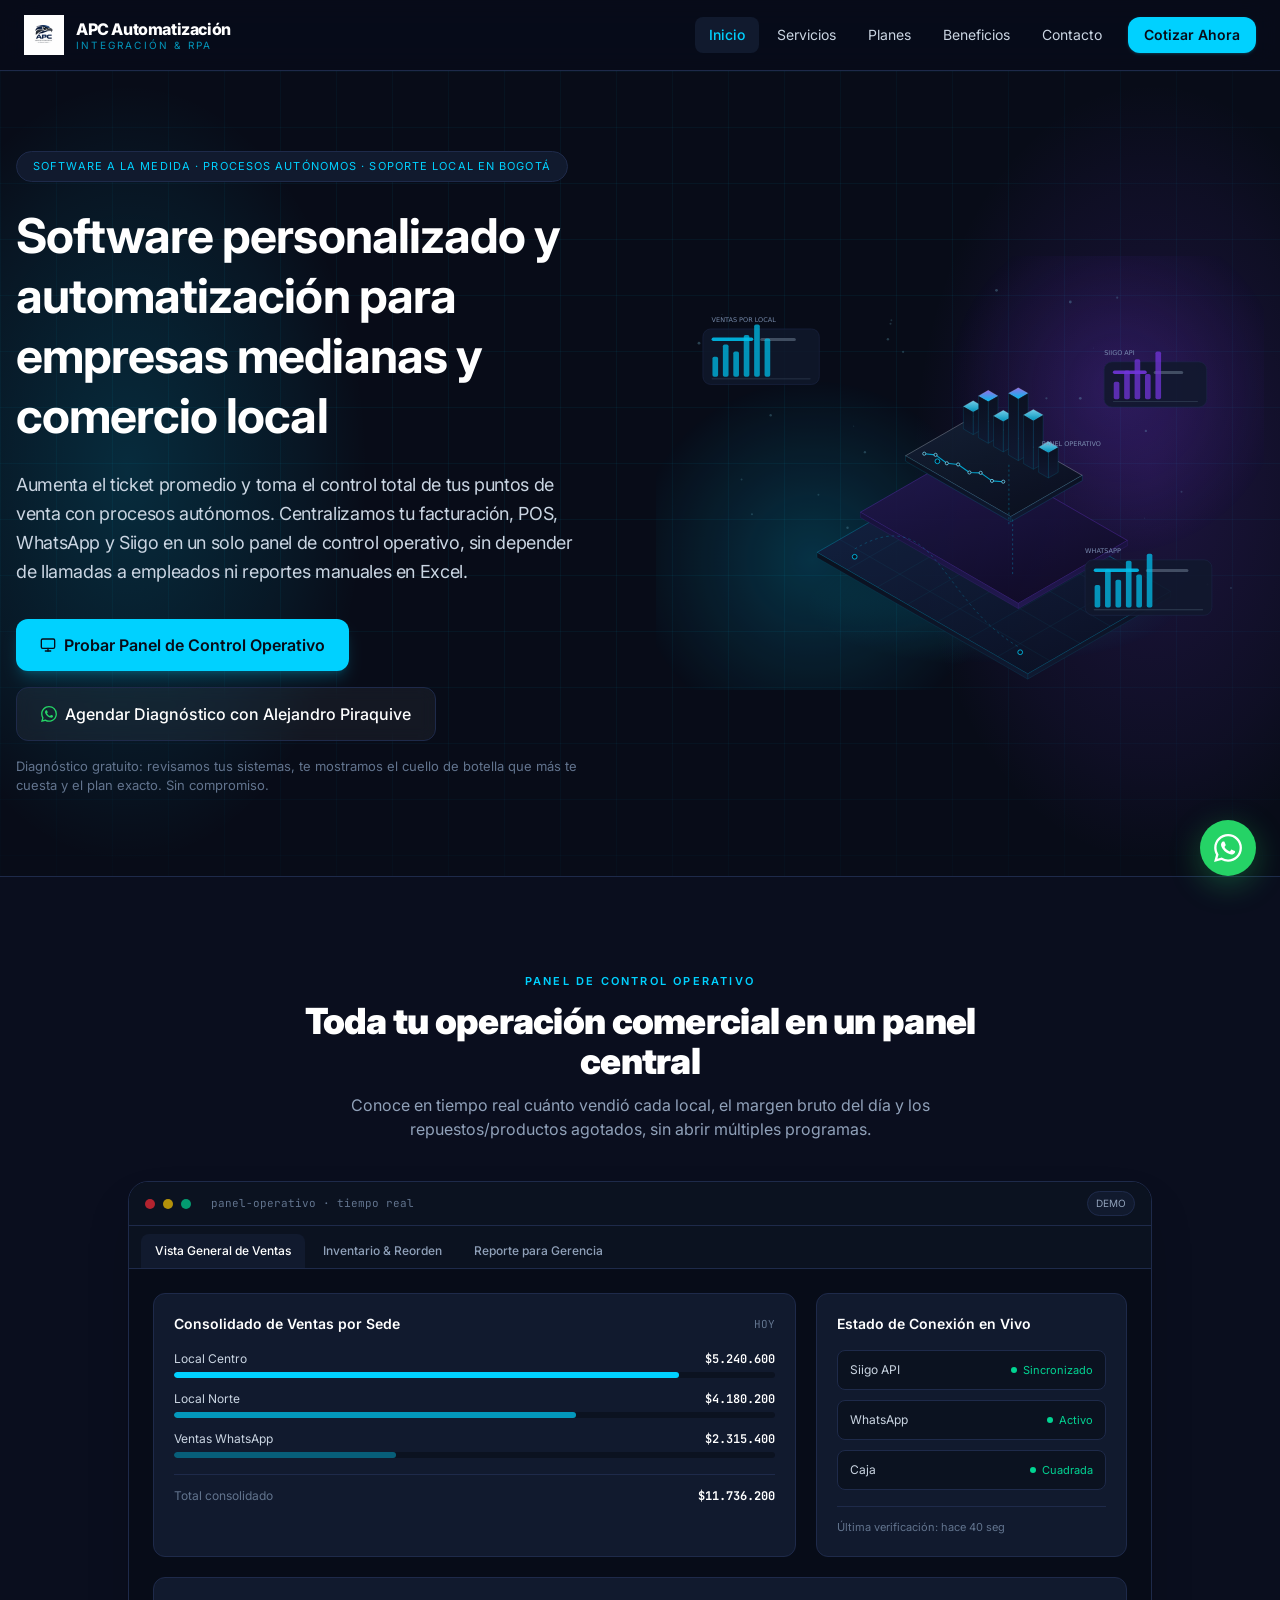
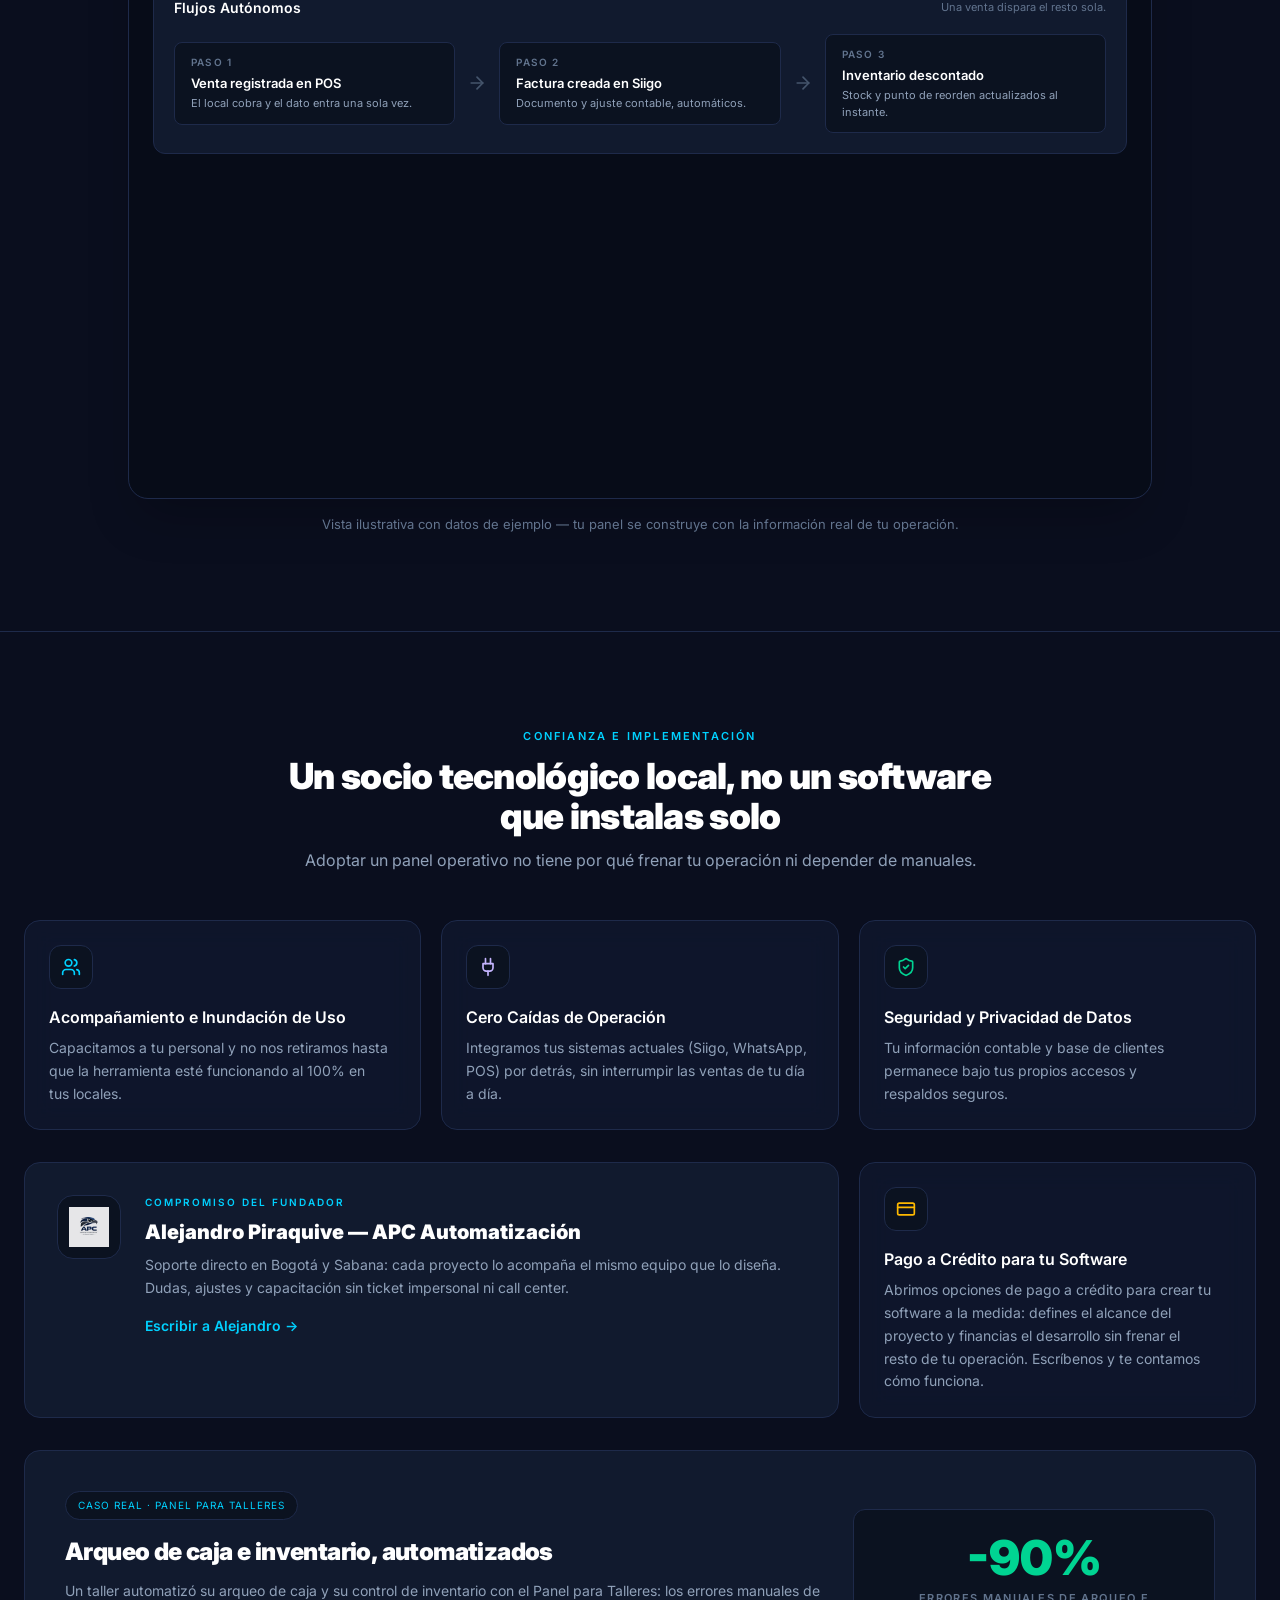
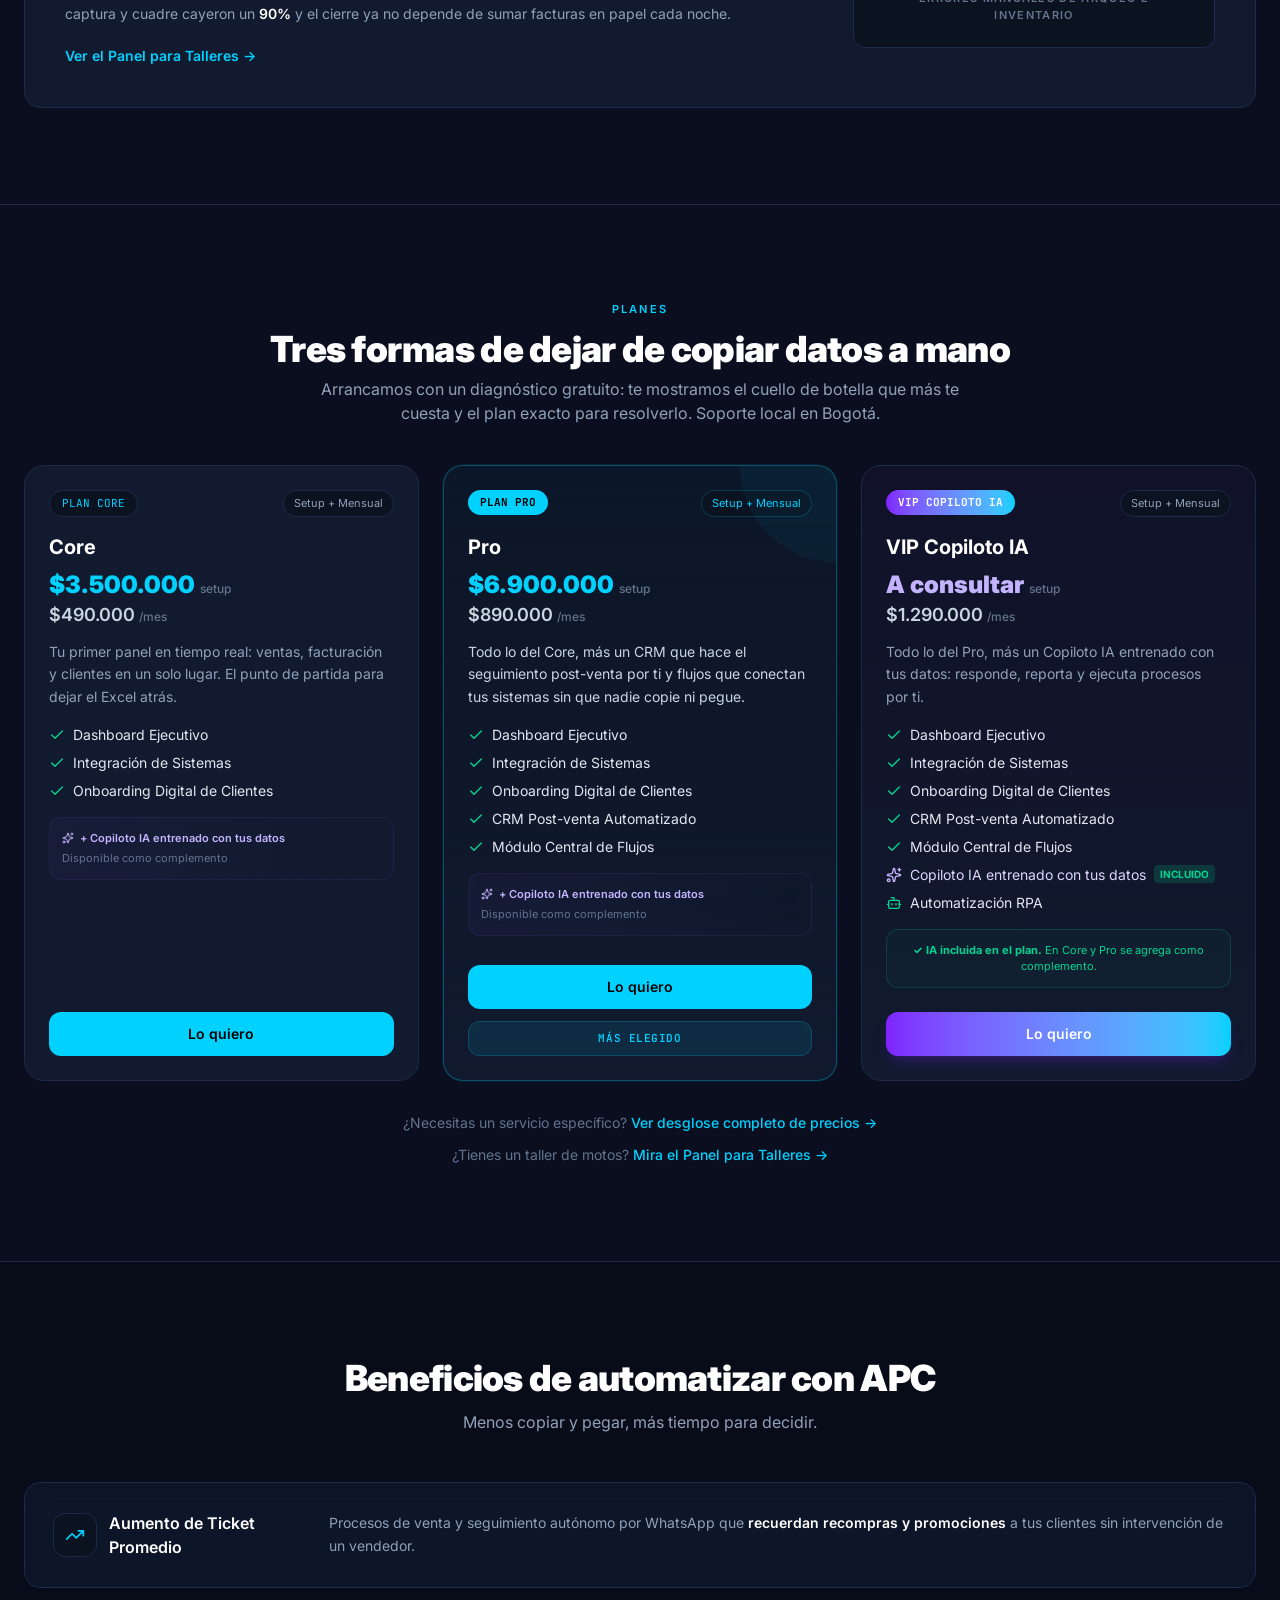
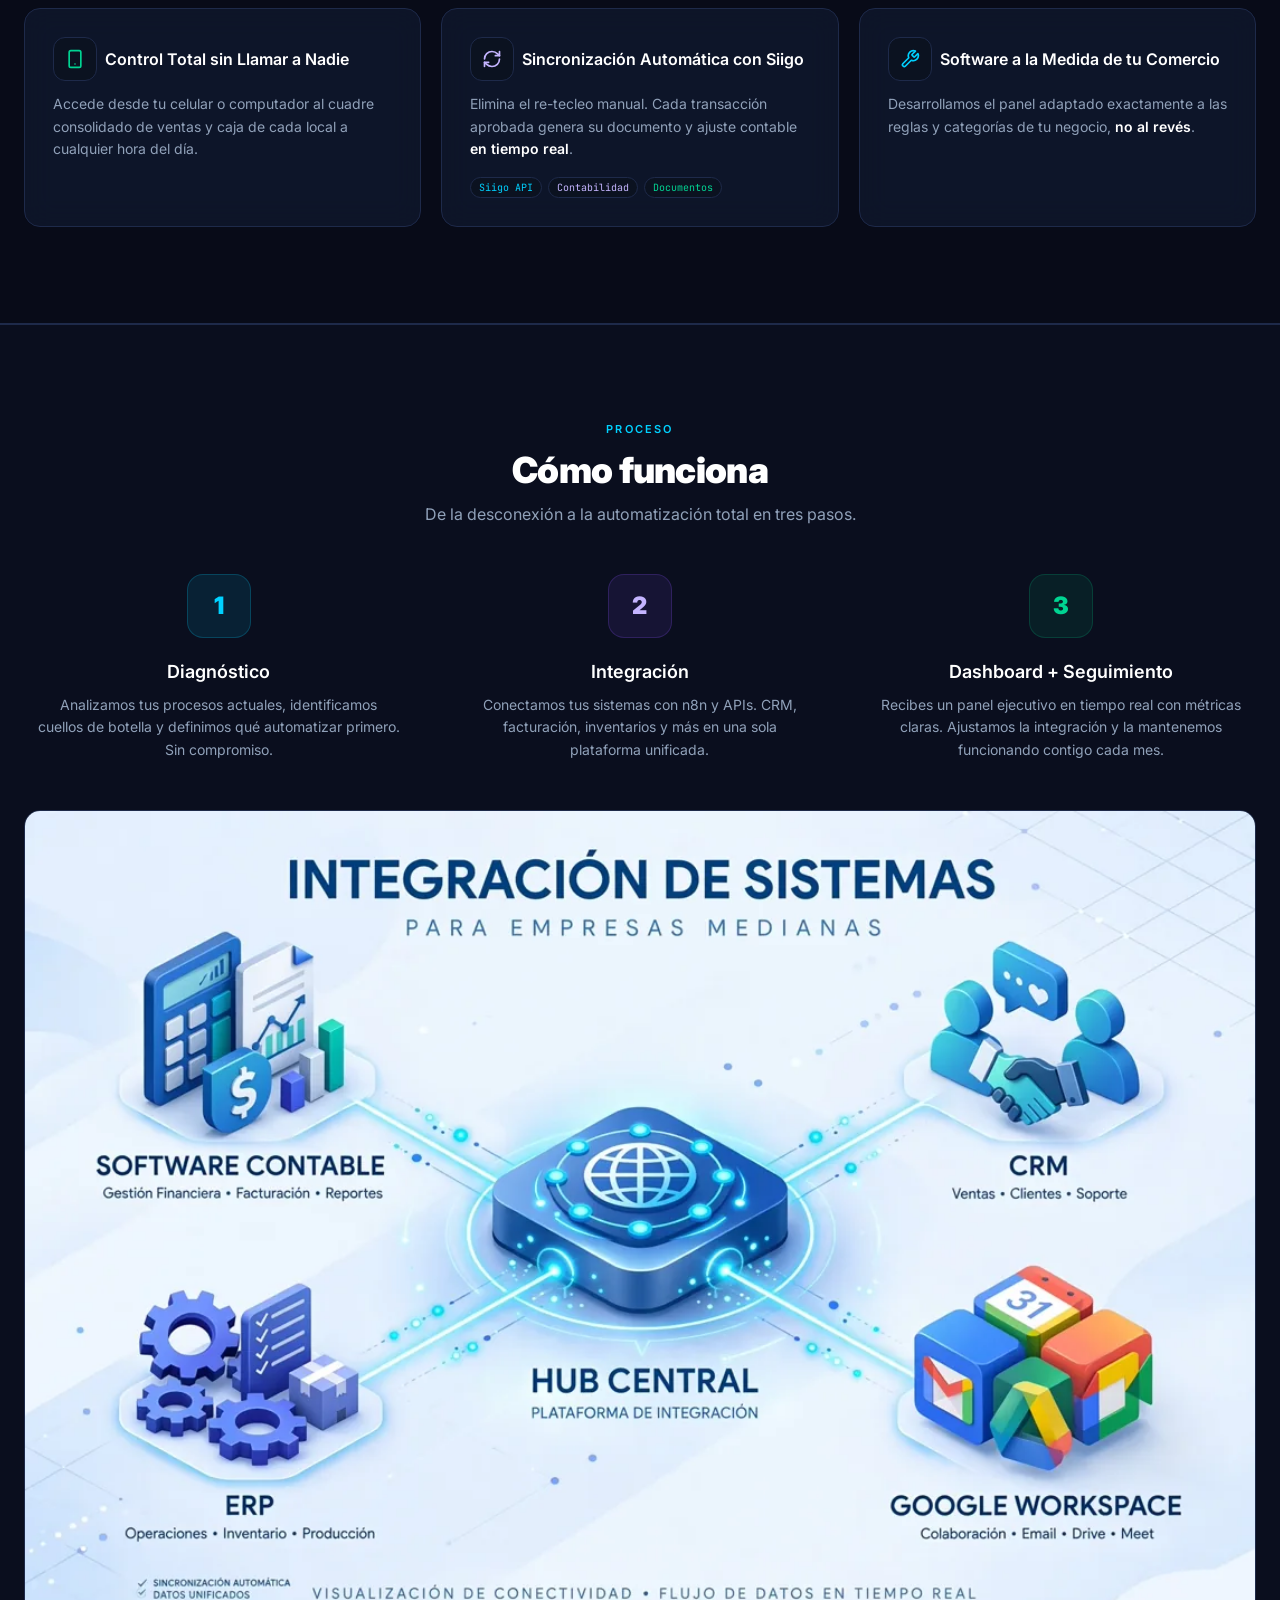
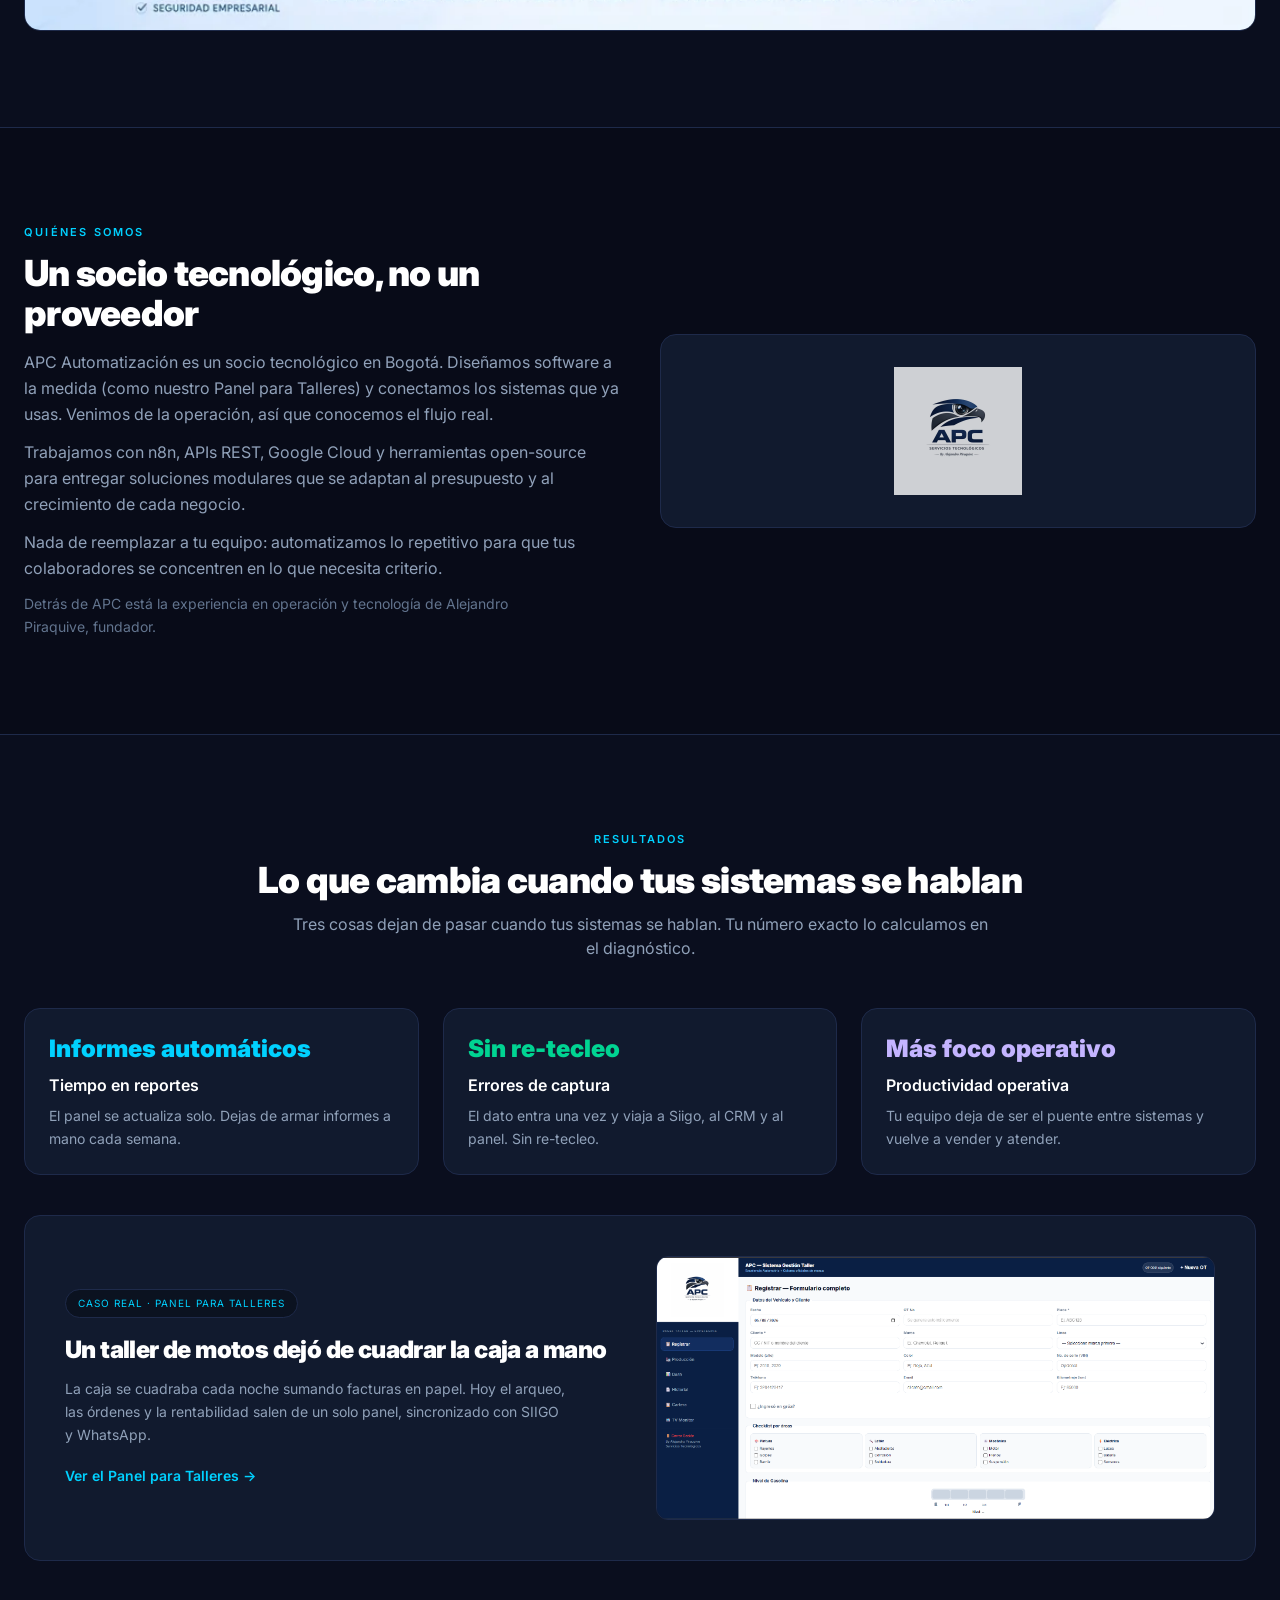
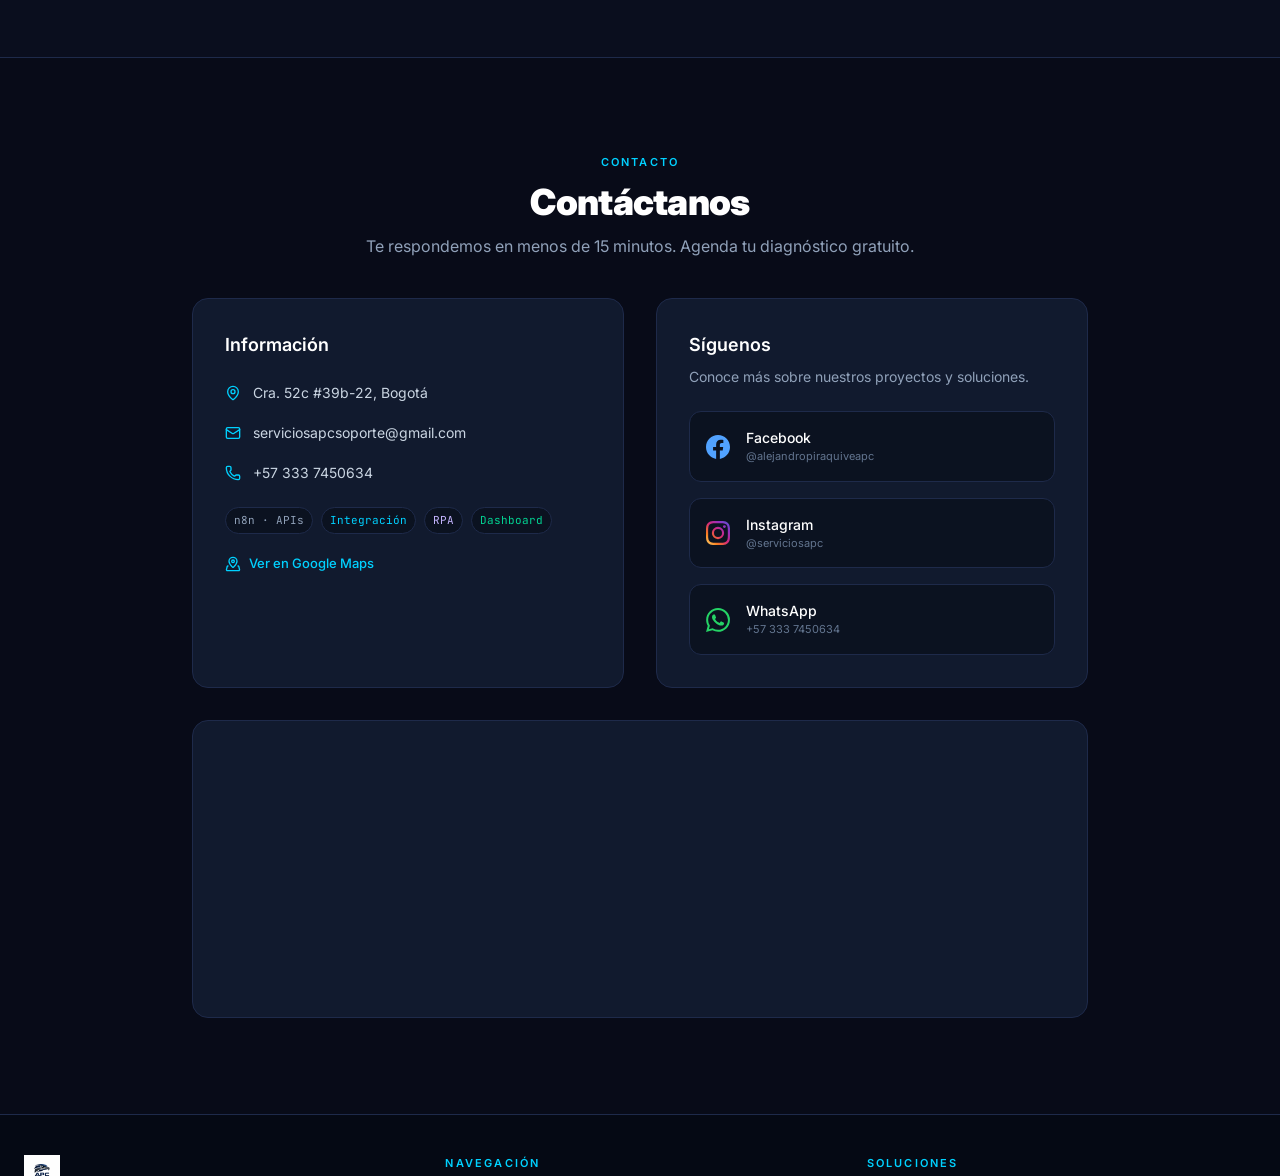
==== commit f1ef4f4c: "hero: alinea el hero a la izquierda en 2 columnas (SaaS B2B) - hero en grid 1/2 columnas (lg:grid-co" ====
--- a/index.html
+++ b/index.html
@@ -160,28 +160,24 @@
 
 <!-- HERO -->
 <section id="hero" class="relative min-h-[88vh] flex items-center overflow-hidden bg-[#080C18]">
-  <!-- Fondo gráfico 3D (sustituye el video): malla sutil + glow ambiental + composición vectorial -->
+  <!-- Fondo: malla sutil + glow ambiental (la ilustracion 3D vive en la columna derecha) -->
   <div class="absolute inset-0" aria-hidden="true">
     <div class="hero-grid"></div>
     <span class="hero-aurora hero-aurora-l"></span>
     <span class="hero-aurora hero-aurora-r"></span>
-    <img src="imagenes/hero-3d.svg" width="1400" height="1000" alt="" class="hero-3d" decoding="async" fetchpriority="high">
-    <div class="hero-veil"></div>
-  </div>
-  <div class="relative mx-auto max-w-7xl px-6 py-20 w-full">
-    <div class="max-w-4xl mx-auto text-center">
-      <div class="inline-flex flex-wrap items-center justify-center gap-2 px-4 py-1.5 rounded-full bg-[#111A2E] border border-[#1E2A4A] text-[11px] tracking-widest text-[#00D1FF]">
+  </div>
+  <div class="relative grid grid-cols-1 lg:grid-cols-2 gap-8 items-center max-w-7xl mx-auto px-4 py-20 w-full">
+    <div class="text-left items-start flex flex-col">
+      <div class="inline-flex self-start flex-wrap items-center gap-2 px-4 py-1.5 rounded-full bg-[#111A2E] border border-[#1E2A4A] text-[11px] tracking-widest text-[#00D1FF]">
         SOFTWARE A LA MEDIDA · PROCESOS AUTÓNOMOS · SOPORTE LOCAL EN BOGOTÁ
       </div>
-      <h1 class="mt-6 text-[30px] sm:text-5xl lg:text-6xl font-black leading-[1.05] tracking-tight text-white">
-        Software personalizado y<br>
-        automatización para empresas<br>
-        medianas y comercio local
+      <h1 class="mt-6 text-left text-4xl lg:text-5xl font-bold leading-tight tracking-tight text-white">
+        Software personalizado y automatización para empresas medianas y comercio local
       </h1>
-      <h2 class="mt-6 text-[17px] sm:text-[18px] leading-relaxed text-slate-400 max-w-3xl mx-auto font-normal tracking-normal">
+      <h2 class="mt-6 text-left text-slate-300 text-[17px] sm:text-[18px] leading-relaxed max-w-xl font-normal tracking-normal">
         Aumenta el ticket promedio y toma el control total de tus puntos de venta con procesos autónomos. Centralizamos tu facturación, POS, WhatsApp y Siigo en un solo panel de control operativo, sin depender de llamadas a empleados ni reportes manuales en Excel.
       </h2>
-      <div class="mt-8 flex flex-wrap justify-center gap-3">
+      <div class="mt-8 flex flex-row flex-wrap gap-4 justify-start">
         <a href="#panel-demo" class="inline-flex items-center gap-2 px-6 py-3.5 rounded-xl bg-[#00D1FF] text-[#080C18] font-semibold hover:bg-[#22E6FF] shadow-lg shadow-[#00D1FF]/20">
           <svg aria-hidden="true" focusable="false" class="w-4 h-4" xmlns="http://www.w3.org/2000/svg" width="24" height="24" viewBox="0 0 24 24" fill="none" stroke="currentColor" stroke-width="2" stroke-linecap="round" stroke-linejoin="round" > <rect width="20" height="14" x="2" y="3" rx="2" /> <line x1="8" x2="16" y1="21" y2="21" /> <line x1="12" x2="12" y1="17" y2="21" /> </svg> Probar Panel de Control Operativo
         </a>
@@ -189,9 +185,13 @@
           <svg aria-hidden="true" focusable="false" class="w-4 h-4 text-[#25D366]" xmlns="http://www.w3.org/2000/svg" width="24" height="24" viewBox="0 0 24 24" fill="currentColor"><path d="M17.472 14.382c-.297-.149-1.758-.867-2.03-.967-.273-.099-.471-.148-.67.15-.197.297-.767.966-.94 1.164-.173.199-.347.223-.644.075-.297-.15-1.255-.463-2.39-1.475-.883-.788-1.48-1.761-1.653-2.059-.173-.297-.018-.458.13-.606.134-.133.297-.347.446-.52.149-.174.198-.298.298-.497.099-.198.05-.371-.025-.52-.075-.149-.669-1.612-.916-2.207-.242-.579-.487-.5-.669-.51-.173-.008-.371-.01-.57-.01-.198 0-.52.074-.792.372-.272.297-1.04 1.016-1.04 2.479 0 1.462 1.065 2.875 1.213 3.074.149.198 2.096 3.2 5.077 4.487.709.306 1.262.489 1.694.625.712.227 1.36.195 1.871.118.571-.085 1.758-.719 2.006-1.413.248-.694.248-1.289.173-1.413-.074-.124-.272-.198-.57-.347m-5.421 7.403h-.004a9.87 9.87 0 01-5.031-1.378l-.361-.214-3.741.982.998-3.648-.235-.374a9.86 9.86 0 01-1.51-5.26c.001-5.45 4.436-9.884 9.888-9.884 2.64 0 5.122 1.03 6.988 2.898a9.825 9.825 0 012.893 6.994c-.003 5.45-4.437 9.884-9.885 9.884m8.413-18.297A11.815 11.815 0 0012.05 0C5.495 0 .16 5.335.157 11.892c0 2.096.547 4.142 1.588 5.945L.057 24l6.305-1.654a11.882 11.882 0 005.683 1.448h.005c6.554 0 11.89-5.335 11.893-11.893a11.821 11.821 0 00-3.48-8.413z"/></svg> Agendar Diagnóstico con Alejandro Piraquive
         </a>
       </div>
-      <p class="mt-4 text-[13px] text-slate-500">Diagnóstico gratuito: revisamos tus sistemas, te mostramos el cuello de botella que más te cuesta y el plan exacto. Sin compromiso.</p>
-    </div>
-
+      <p class="mt-4 text-[13px] text-slate-500 max-w-xl">Diagnóstico gratuito: revisamos tus sistemas, te mostramos el cuello de botella que más te cuesta y el plan exacto. Sin compromiso.</p>
+    </div>
+
+    <!-- Columna derecha: mockup del dashboard operativo en 3D -->
+    <div class="relative w-full flex justify-center lg:justify-end">
+      <img src="imagenes/hero-3d.svg" width="1400" height="1000" alt="Ilustración 3D del panel de control operativo: ventas por punto de venta, inventario e integración con Siigo, POS y WhatsApp" class="hero-3d" decoding="async" fetchpriority="high">
+    </div>
   </div>
 </section>
 
--- a/estilos.css
+++ b/estilos.css
@@ -8,19 +8,24 @@
   color: #E2E8F0;
 }
 
-#videoBg {
+/* Fondo 3D fijo de las subpaginas (mismo lenguaje que el hero del index). */
+.page-bg {
+  position: fixed;
+  inset: 0;
   z-index: -1;
+  overflow: hidden;
   pointer-events: none;
 }
 
-#videoBg video {
-  width: 100%;
-  height: 100%;
-  object-fit: cover;
-}
-
-#scrollOverlay {
-  transition: opacity 0.15s linear;
+.page-bg-3d {
+  position: absolute;
+  top: 50%;
+  right: -10%;
+  width: min(70vw, 1000px);
+  height: auto;
+  transform: translateY(-50%);
+  opacity: 0.22;
+  pointer-events: none;
 }
 
 .mono {
@@ -248,13 +253,10 @@
 }
 
 .hero-3d {
-  position: absolute;
-  top: 50%;
-  right: -6%;
-  width: min(64vw, 940px);
+  width: 100%;
+  max-width: 660px;
   height: auto;
-  transform: translateY(-50%);
-  opacity: 0.72;
+  opacity: 0.95;
   pointer-events: none;
 }
 
@@ -268,15 +270,19 @@
 
 @media (max-width: 767px) {
   .hero-3d {
-    width: 150vw;
-    right: -46%;
-    opacity: 0.42;
+    max-width: 460px;
+    margin: 0 auto;
+  }
+  .page-bg-3d {
+    width: 165vw;
+    right: -52%;
+    opacity: 0.16;
   }
 }
 
 @media (prefers-reduced-transparency: reduce) {
-  .hero-3d {
-    opacity: 0.55;
+  .page-bg-3d {
+    opacity: 0.3;
   }
 }
 
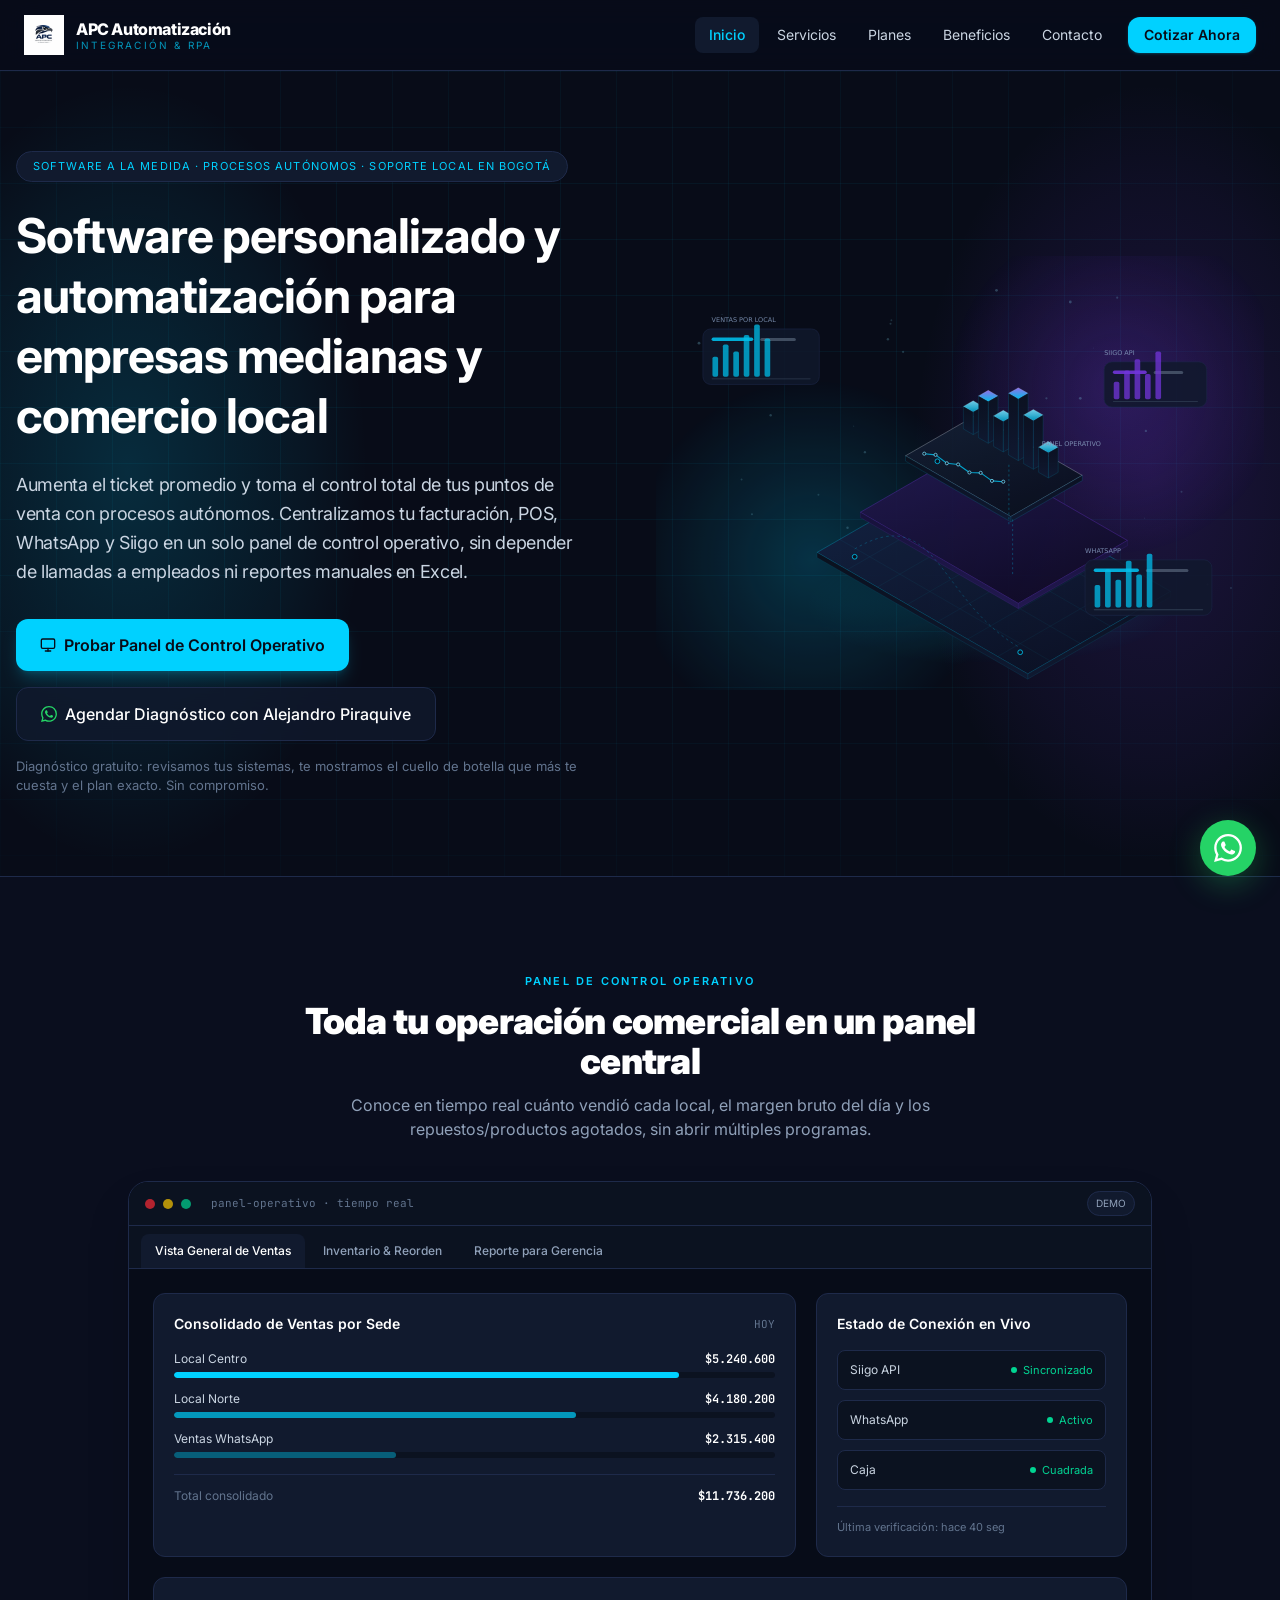
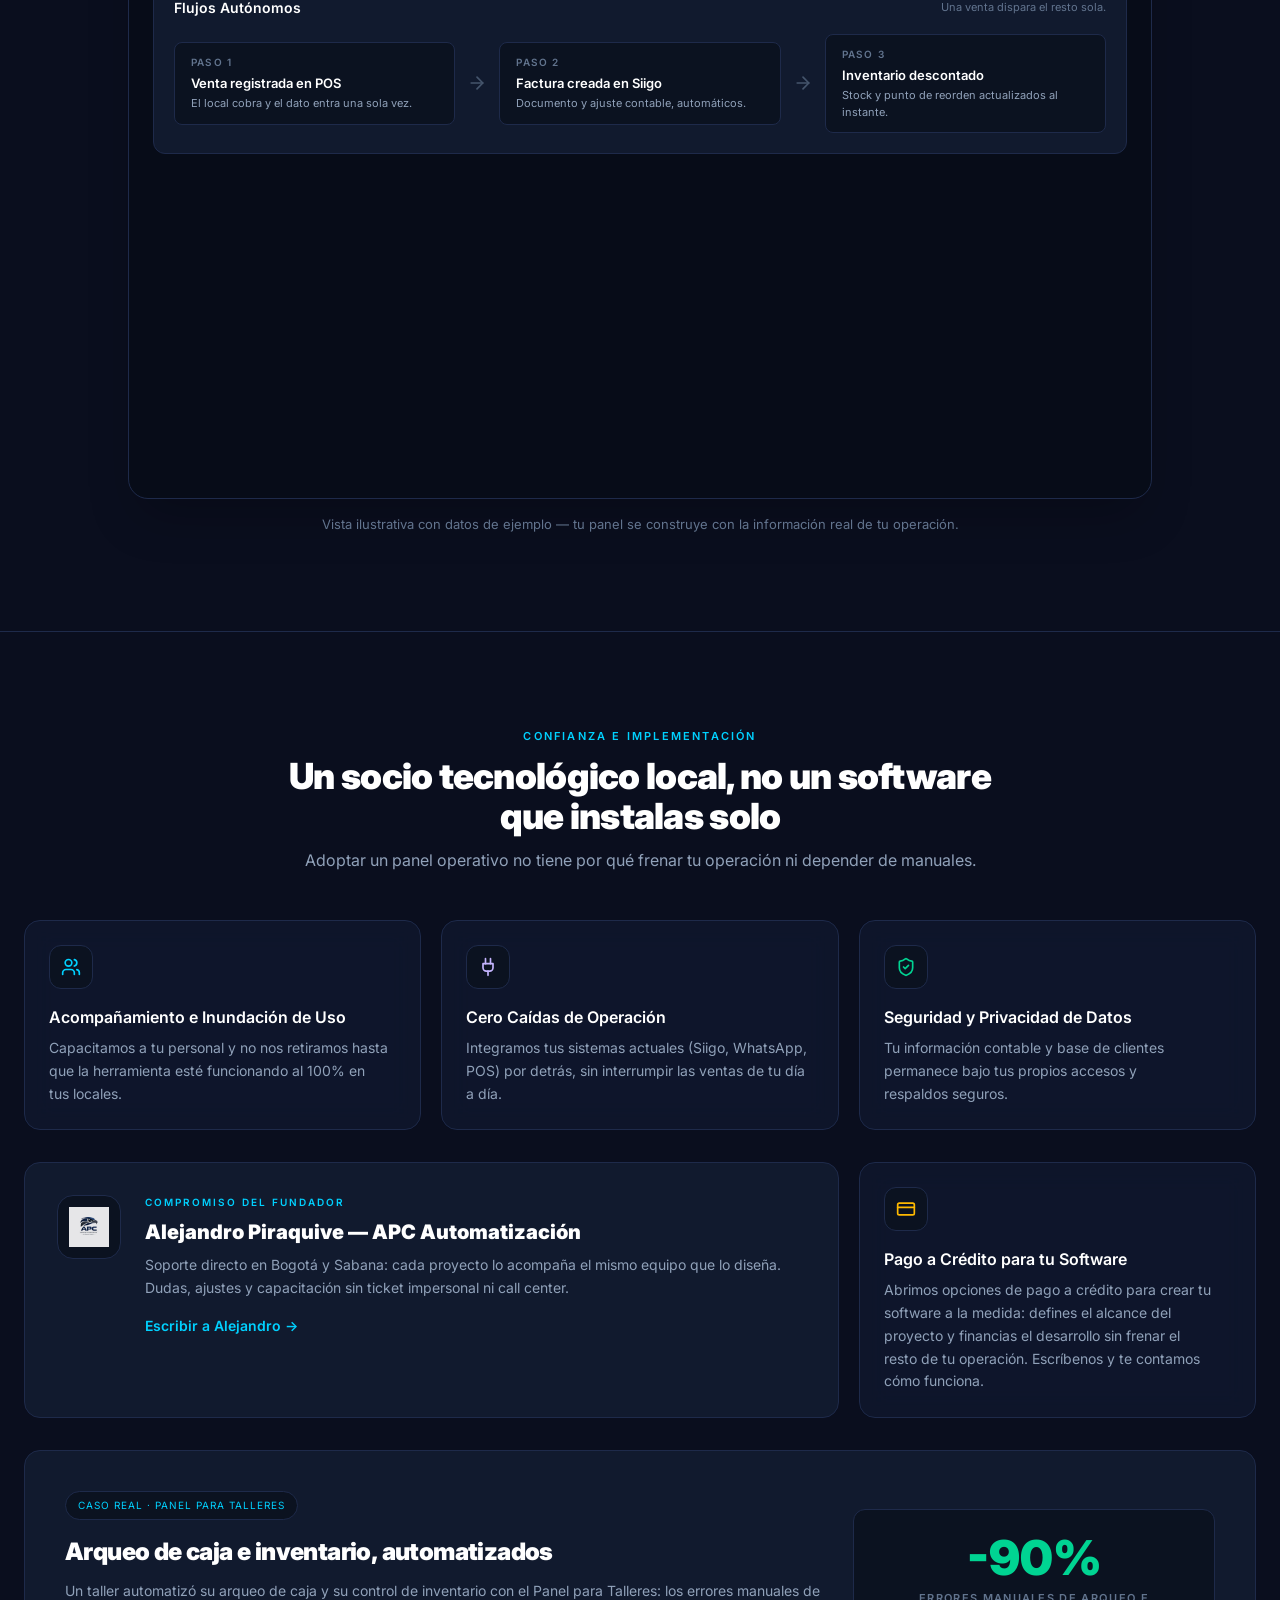
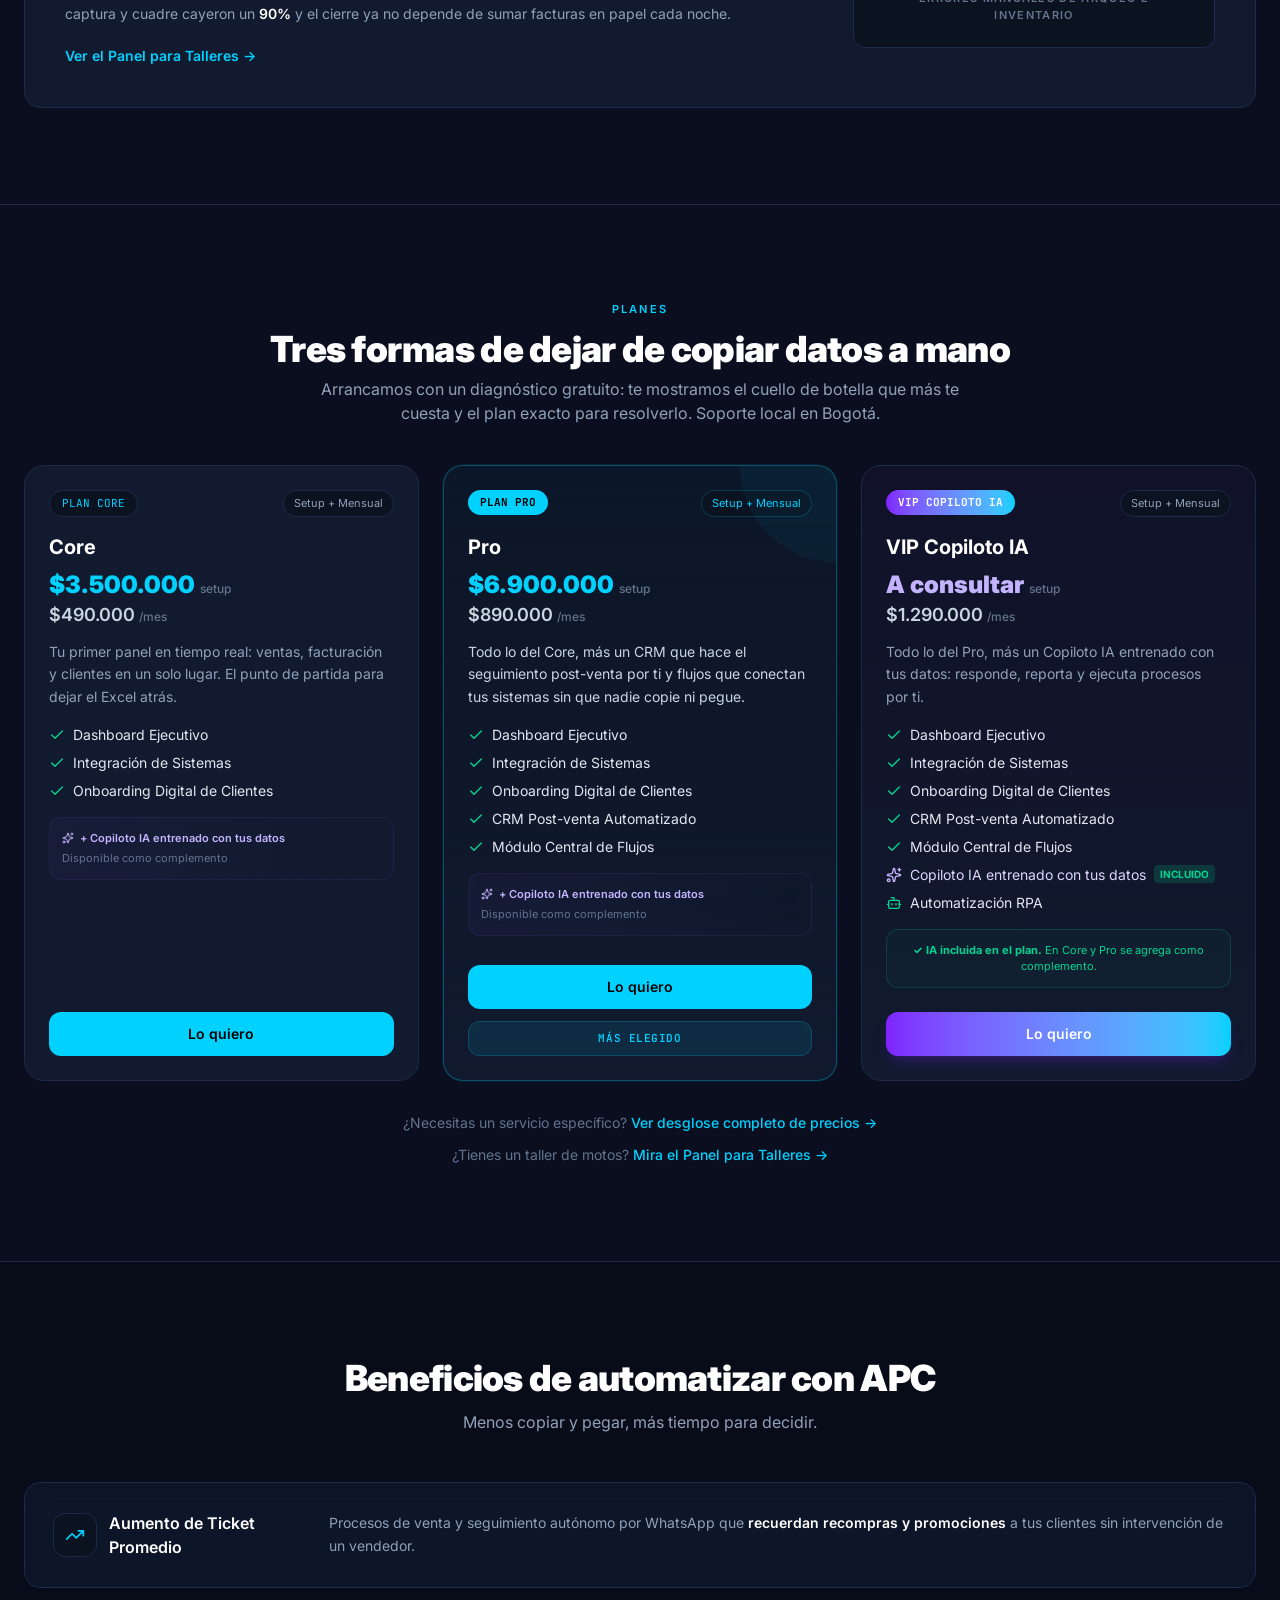
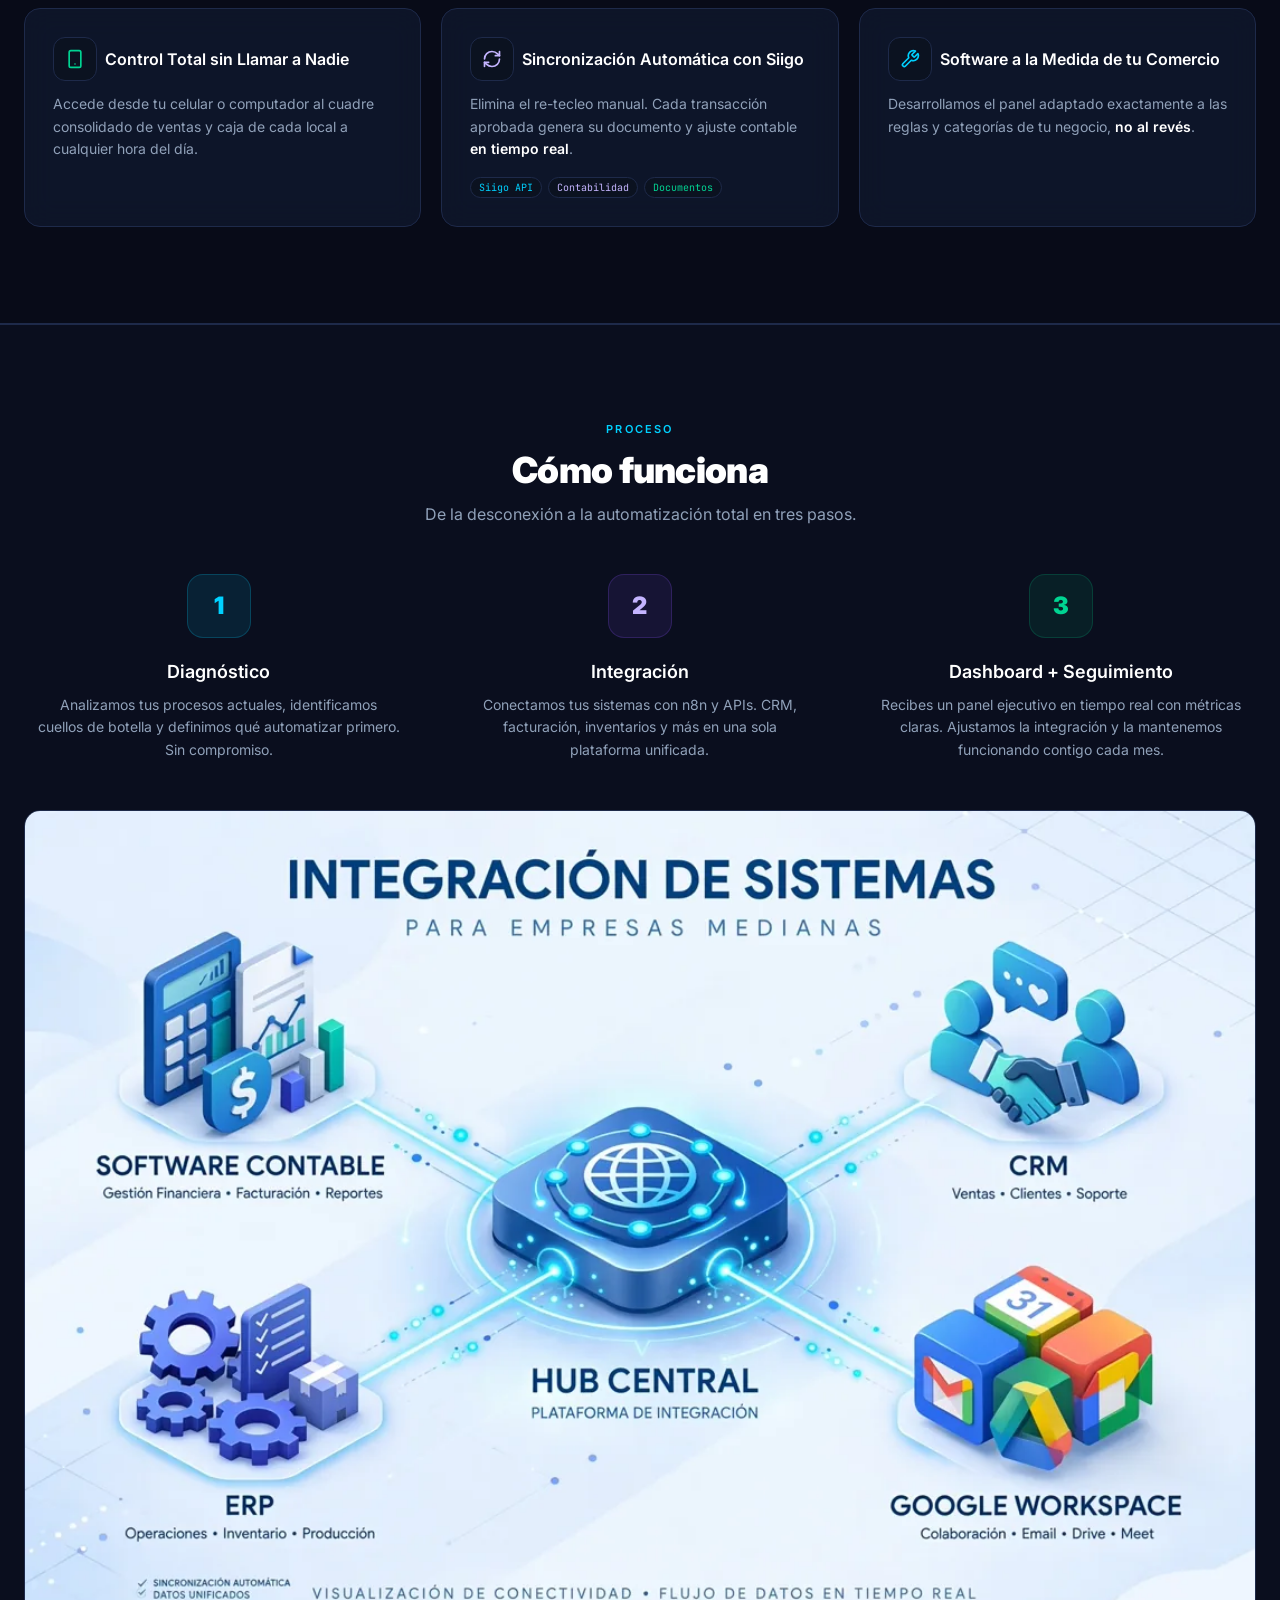
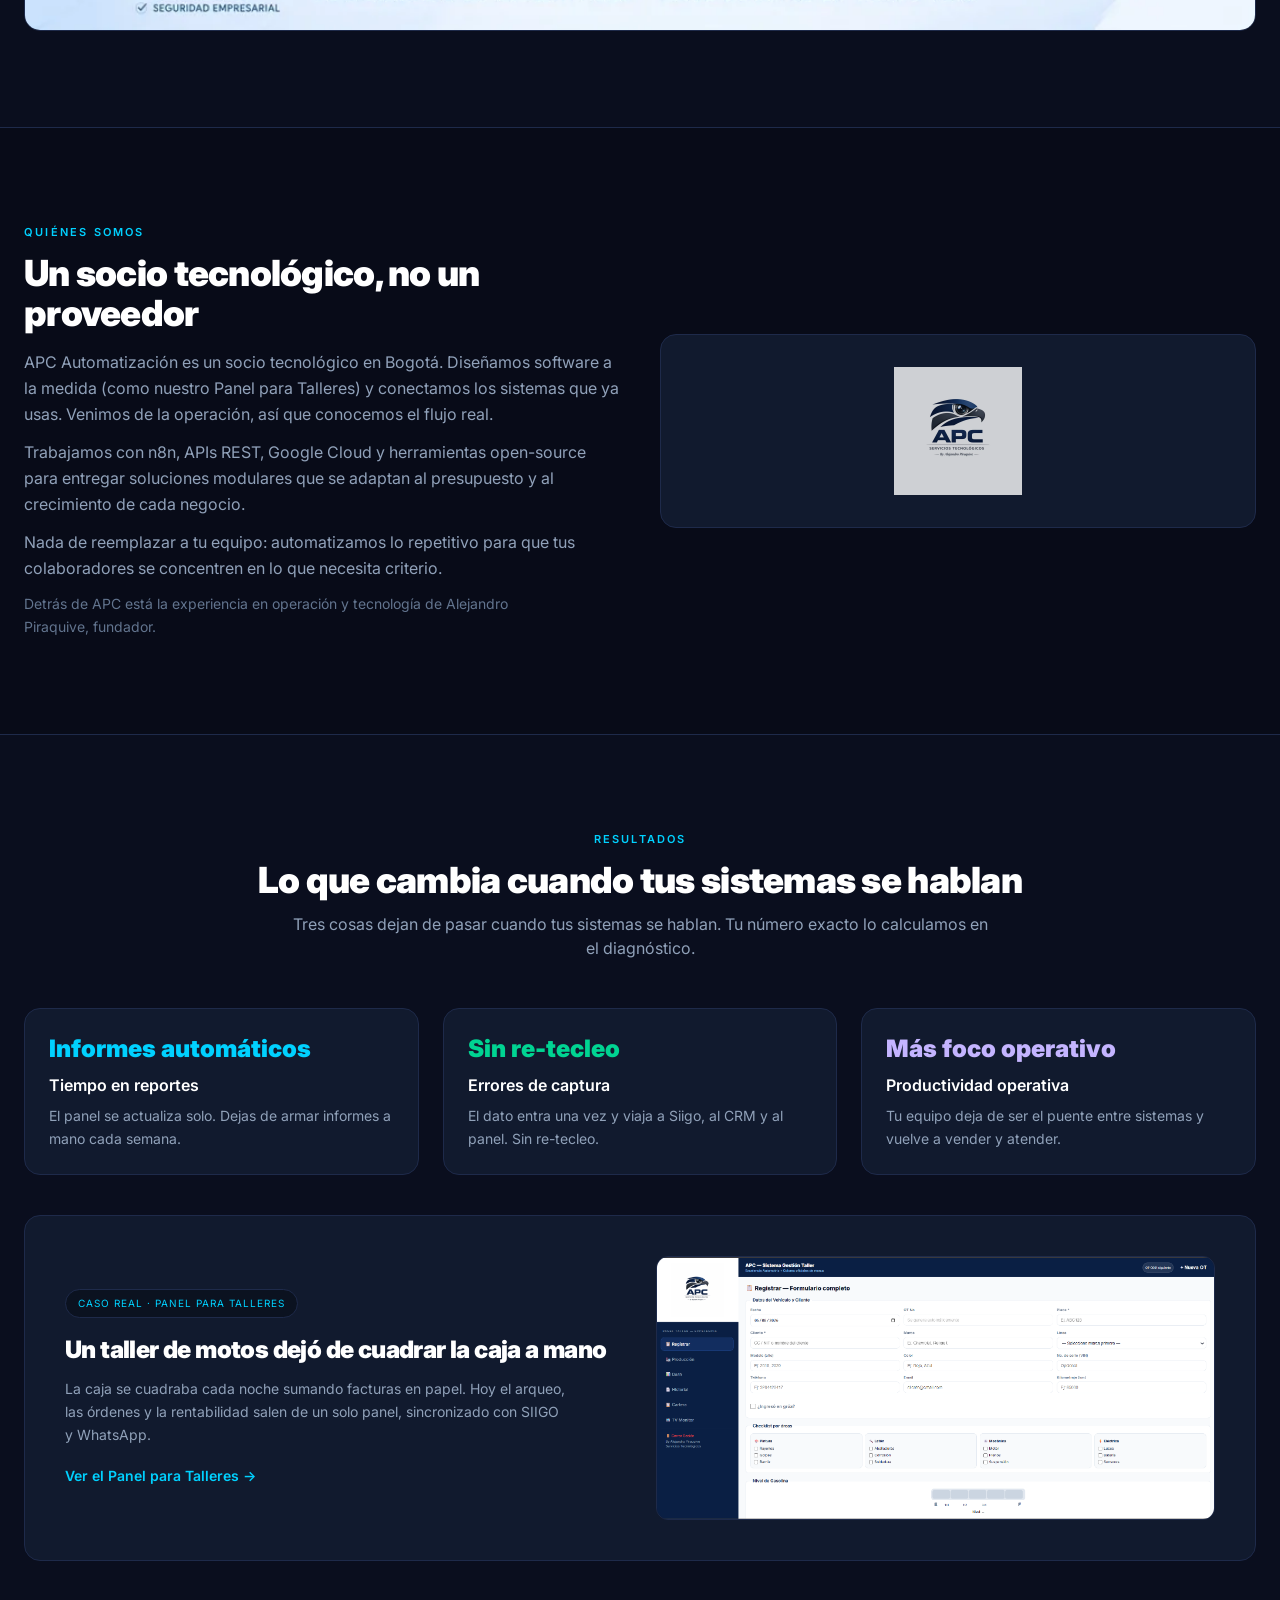
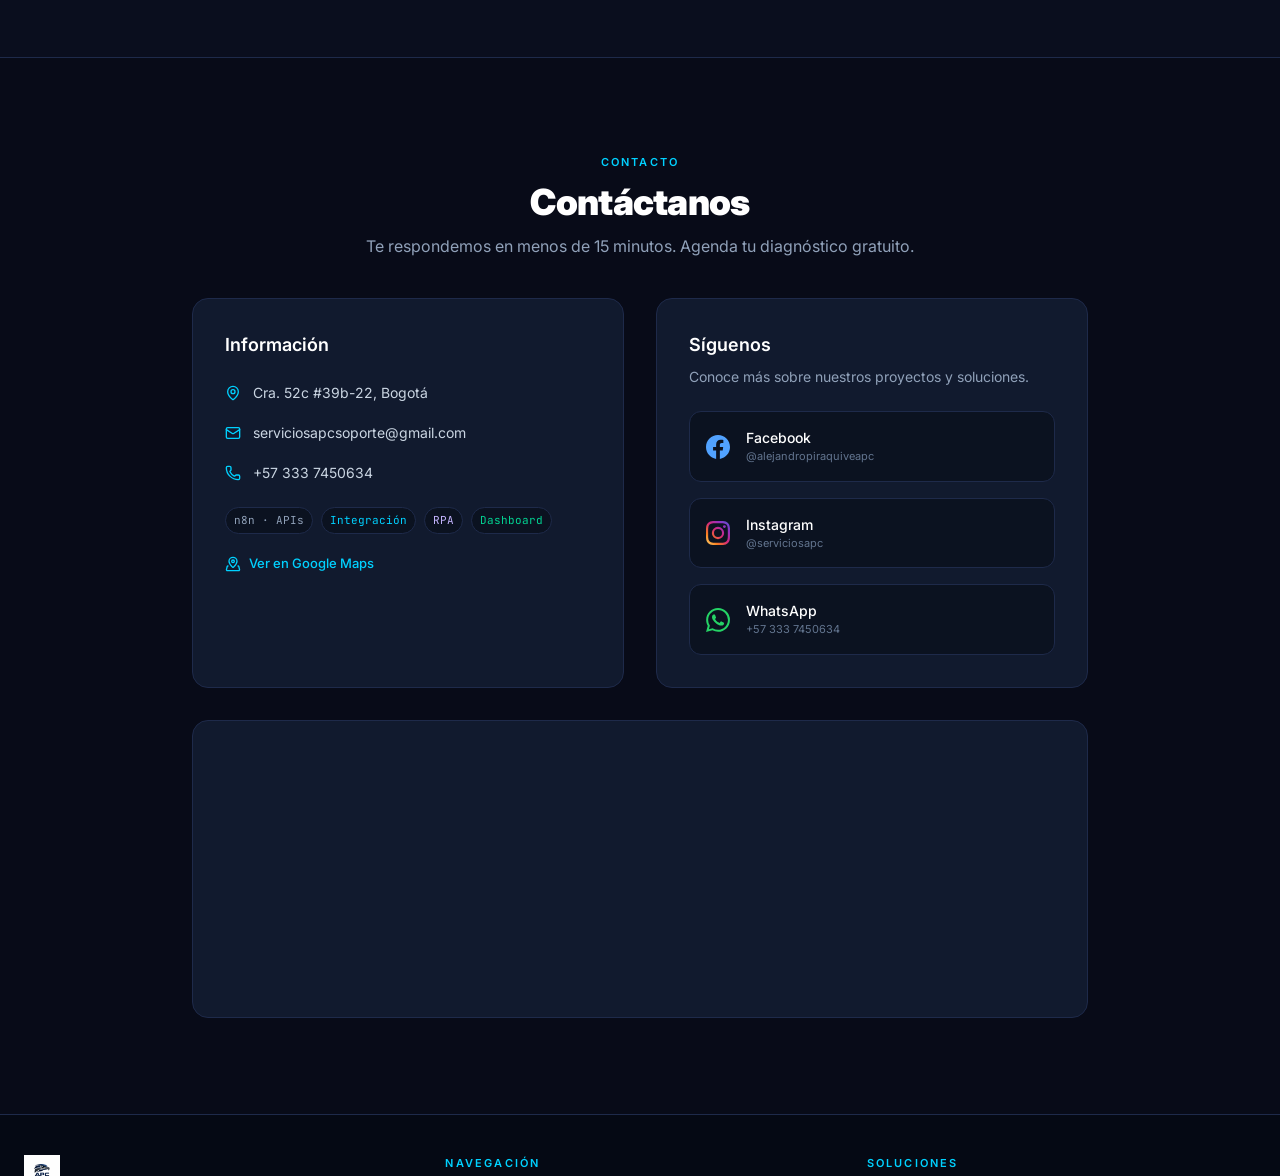
==== commit 9b9318ae: "hero: unifica CTA principal y CTA WhatsApp glass en la columna izquierda - CTA principal: fondo cian" ====
--- a/index.html
+++ b/index.html
@@ -178,10 +178,10 @@
         Aumenta el ticket promedio y toma el control total de tus puntos de venta con procesos autónomos. Centralizamos tu facturación, POS, WhatsApp y Siigo en un solo panel de control operativo, sin depender de llamadas a empleados ni reportes manuales en Excel.
       </h2>
       <div class="mt-8 flex flex-row flex-wrap gap-4 justify-start">
-        <a href="#panel-demo" class="inline-flex items-center gap-2 px-6 py-3.5 rounded-xl bg-[#00D1FF] text-[#080C18] font-semibold hover:bg-[#22E6FF] shadow-lg shadow-[#00D1FF]/20">
+        <a href="#panel-demo" class="bg-[#00D1FF] hover:bg-[#00b8e6] text-[#080C18] font-semibold px-6 py-3.5 rounded-xl transition-colors duration-200 shadow-lg shadow-[#00D1FF]/20 flex items-center gap-2">
           <svg aria-hidden="true" focusable="false" class="w-4 h-4" xmlns="http://www.w3.org/2000/svg" width="24" height="24" viewBox="0 0 24 24" fill="none" stroke="currentColor" stroke-width="2" stroke-linecap="round" stroke-linejoin="round" > <rect width="20" height="14" x="2" y="3" rx="2" /> <line x1="8" x2="16" y1="21" y2="21" /> <line x1="12" x2="12" y1="17" y2="21" /> </svg> Probar Panel de Control Operativo
         </a>
-        <a href="https://wa.me/573337450634?text=Hola%20Alejandro,%20te%20escribo%20desde%20la%20web:%20[Inicio%20-%20portada%20-%20diagn%C3%B3stico].%20Quiero%20agendar%20un%20diagn%C3%B3stico%20gratuito." target="_blank" rel="noopener" class="inline-flex items-center gap-2 px-6 py-3.5 rounded-xl bg-white/5 backdrop-blur border border-[#1E2A4A] hover:bg-[#111A2E] hover:border-[#00D1FF]/40 text-white font-medium">
+        <a href="https://wa.me/573337450634?text=Hola%20Alejandro,%20te%20escribo%20desde%20la%20web:%20[Inicio%20-%20portada%20-%20diagn%C3%B3stico].%20Quiero%20agendar%20un%20diagn%C3%B3stico%20gratuito." target="_blank" rel="noopener" class="bg-[#111A2E]/80 hover:bg-[#111A2E] text-white border border-[#1E2A4A] hover:border-[#25D366] px-6 py-3.5 rounded-xl transition-colors duration-200 flex items-center gap-2 backdrop-blur-md font-medium">
           <svg aria-hidden="true" focusable="false" class="w-4 h-4 text-[#25D366]" xmlns="http://www.w3.org/2000/svg" width="24" height="24" viewBox="0 0 24 24" fill="currentColor"><path d="M17.472 14.382c-.297-.149-1.758-.867-2.03-.967-.273-.099-.471-.148-.67.15-.197.297-.767.966-.94 1.164-.173.199-.347.223-.644.075-.297-.15-1.255-.463-2.39-1.475-.883-.788-1.48-1.761-1.653-2.059-.173-.297-.018-.458.13-.606.134-.133.297-.347.446-.52.149-.174.198-.298.298-.497.099-.198.05-.371-.025-.52-.075-.149-.669-1.612-.916-2.207-.242-.579-.487-.5-.669-.51-.173-.008-.371-.01-.57-.01-.198 0-.52.074-.792.372-.272.297-1.04 1.016-1.04 2.479 0 1.462 1.065 2.875 1.213 3.074.149.198 2.096 3.2 5.077 4.487.709.306 1.262.489 1.694.625.712.227 1.36.195 1.871.118.571-.085 1.758-.719 2.006-1.413.248-.694.248-1.289.173-1.413-.074-.124-.272-.198-.57-.347m-5.421 7.403h-.004a9.87 9.87 0 01-5.031-1.378l-.361-.214-3.741.982.998-3.648-.235-.374a9.86 9.86 0 01-1.51-5.26c.001-5.45 4.436-9.884 9.888-9.884 2.64 0 5.122 1.03 6.988 2.898a9.825 9.825 0 012.893 6.994c-.003 5.45-4.437 9.884-9.885 9.884m8.413-18.297A11.815 11.815 0 0012.05 0C5.495 0 .16 5.335.157 11.892c0 2.096.547 4.142 1.588 5.945L.057 24l6.305-1.654a11.882 11.882 0 005.683 1.448h.005c6.554 0 11.89-5.335 11.893-11.893a11.821 11.821 0 00-3.48-8.413z"/></svg> Agendar Diagnóstico con Alejandro Piraquive
         </a>
       </div>
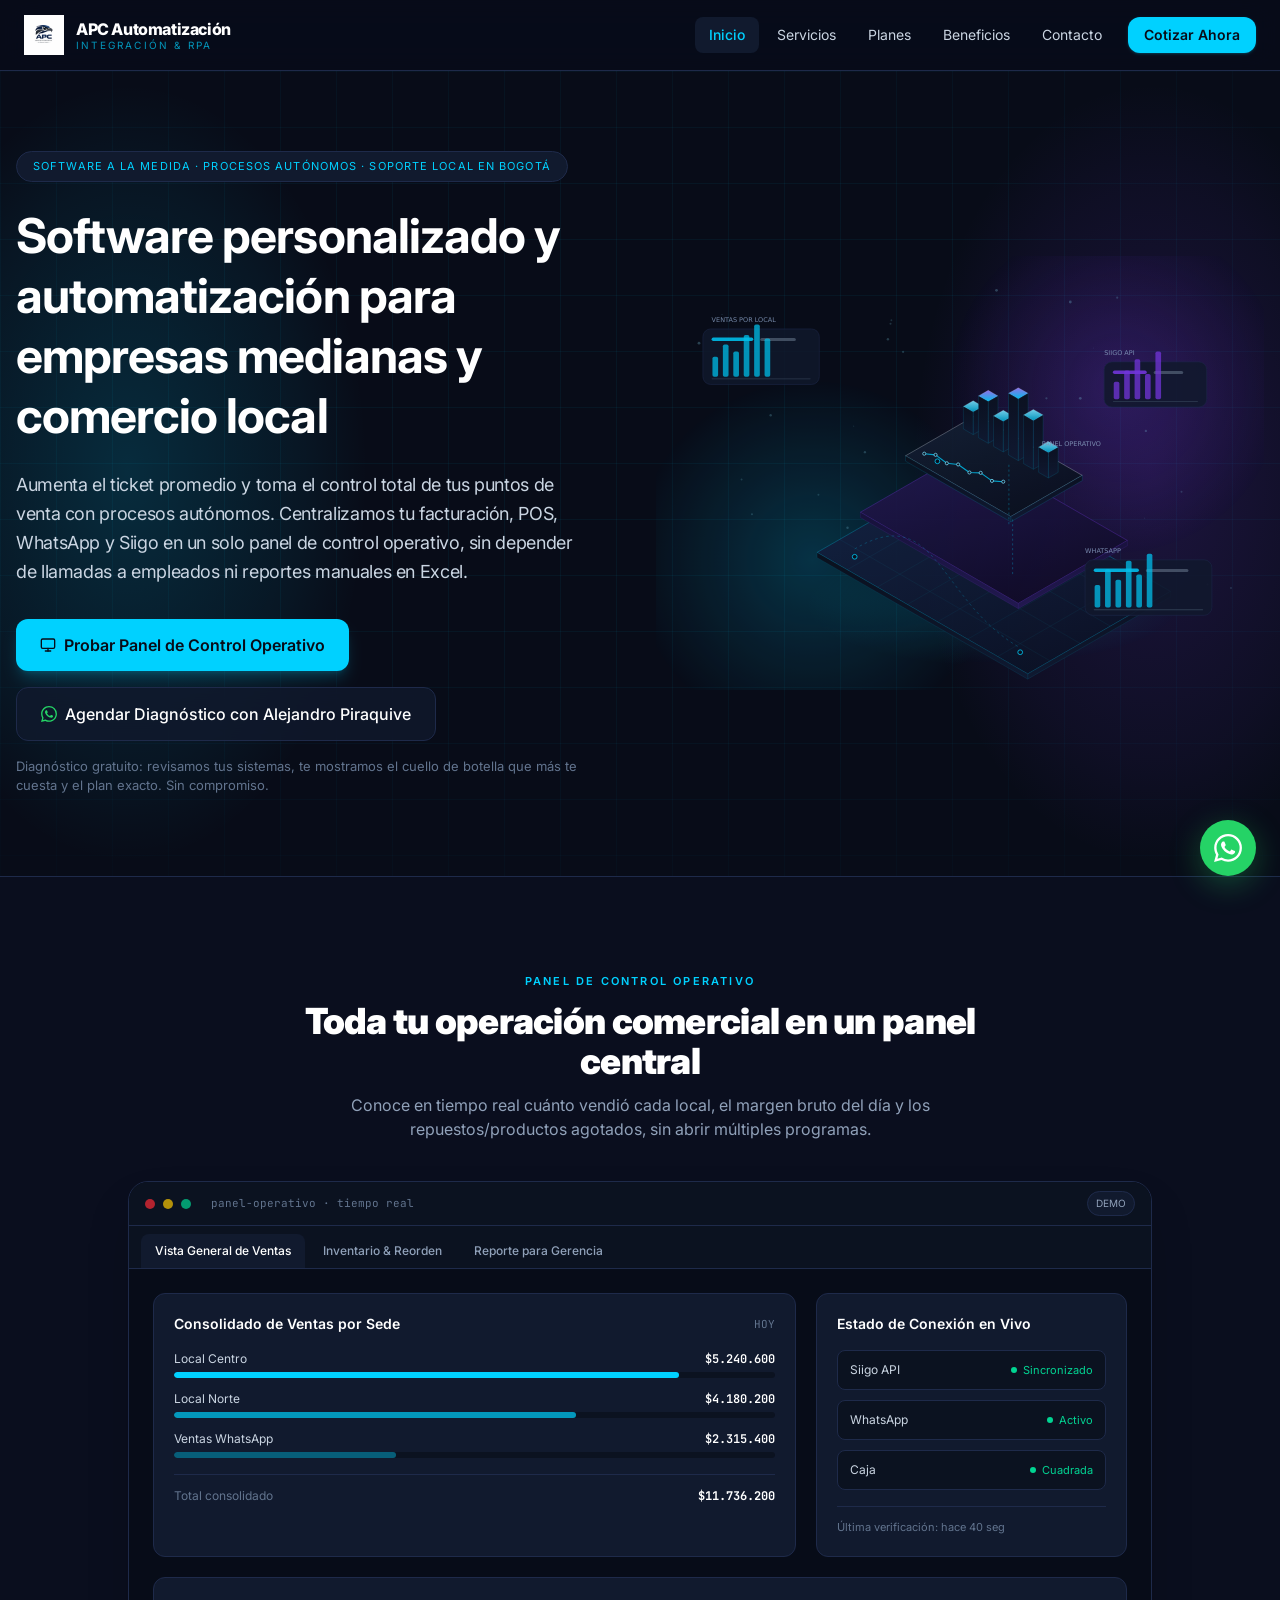
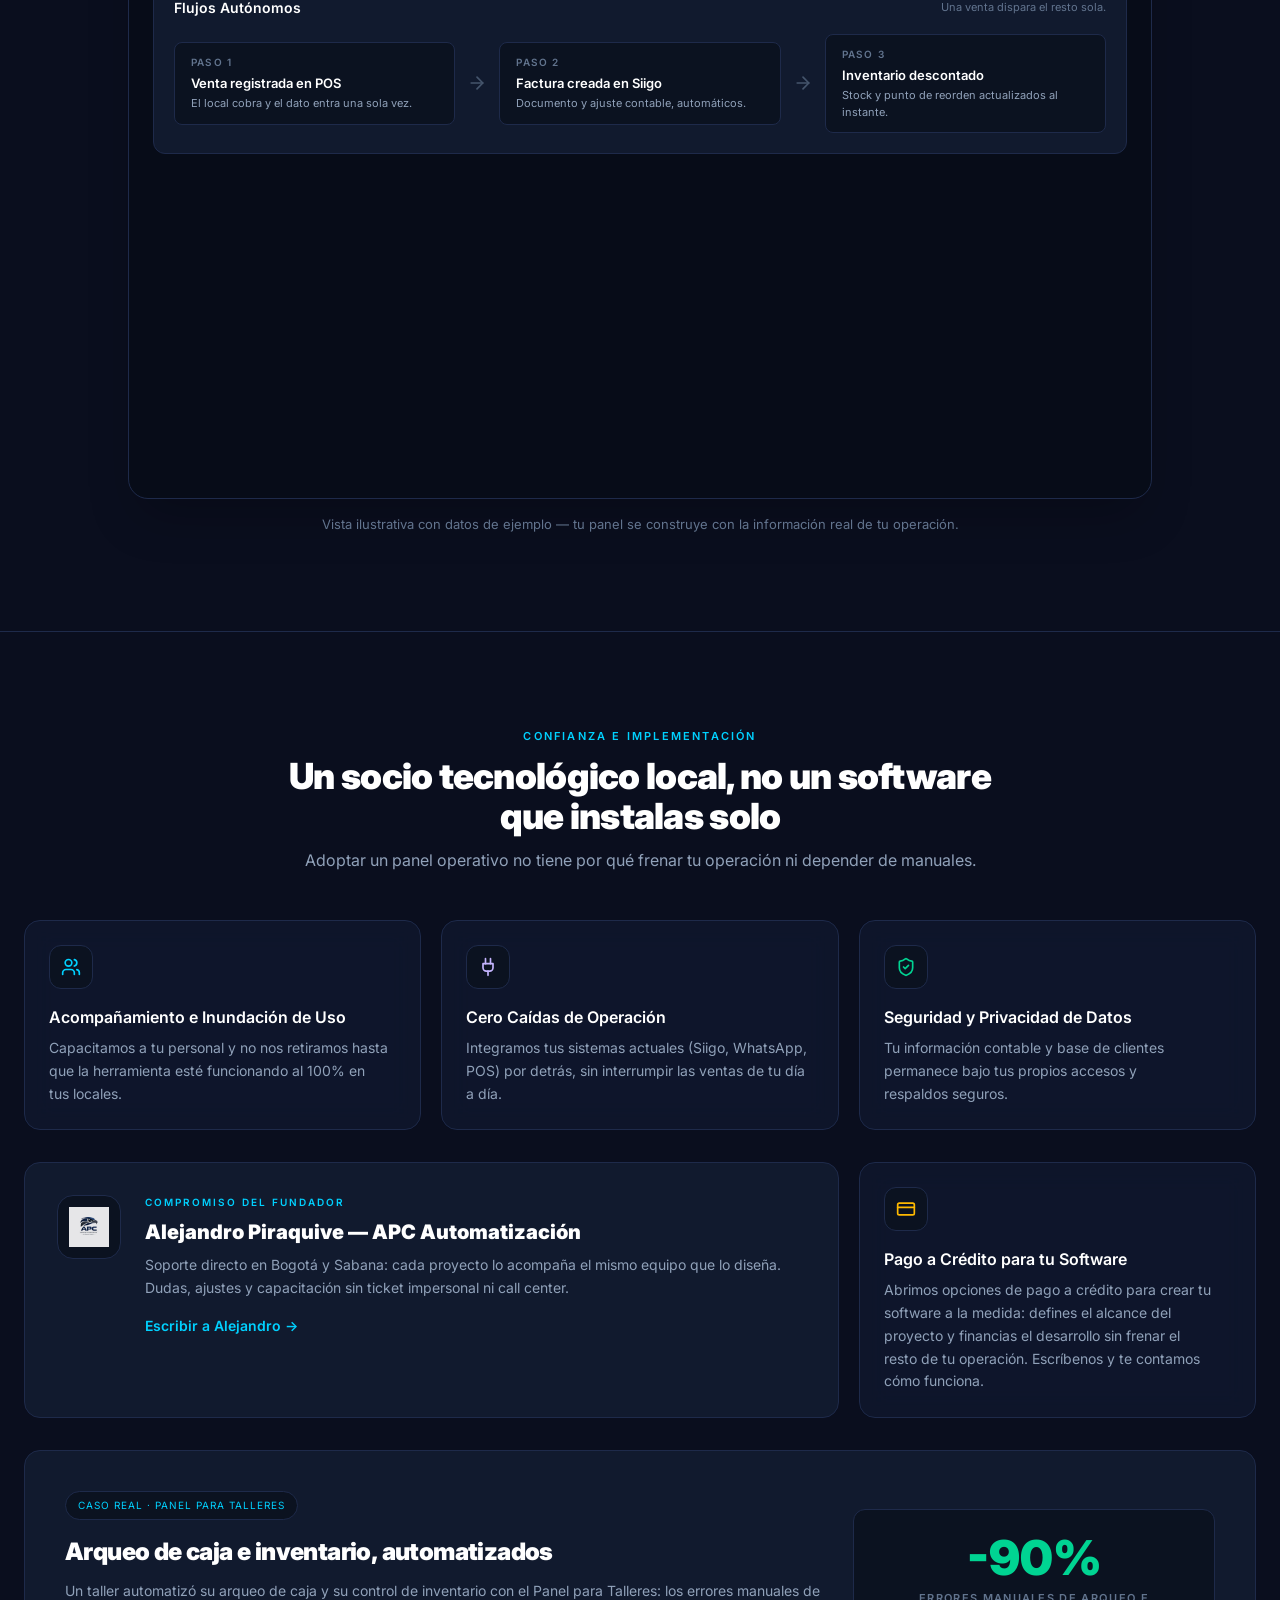
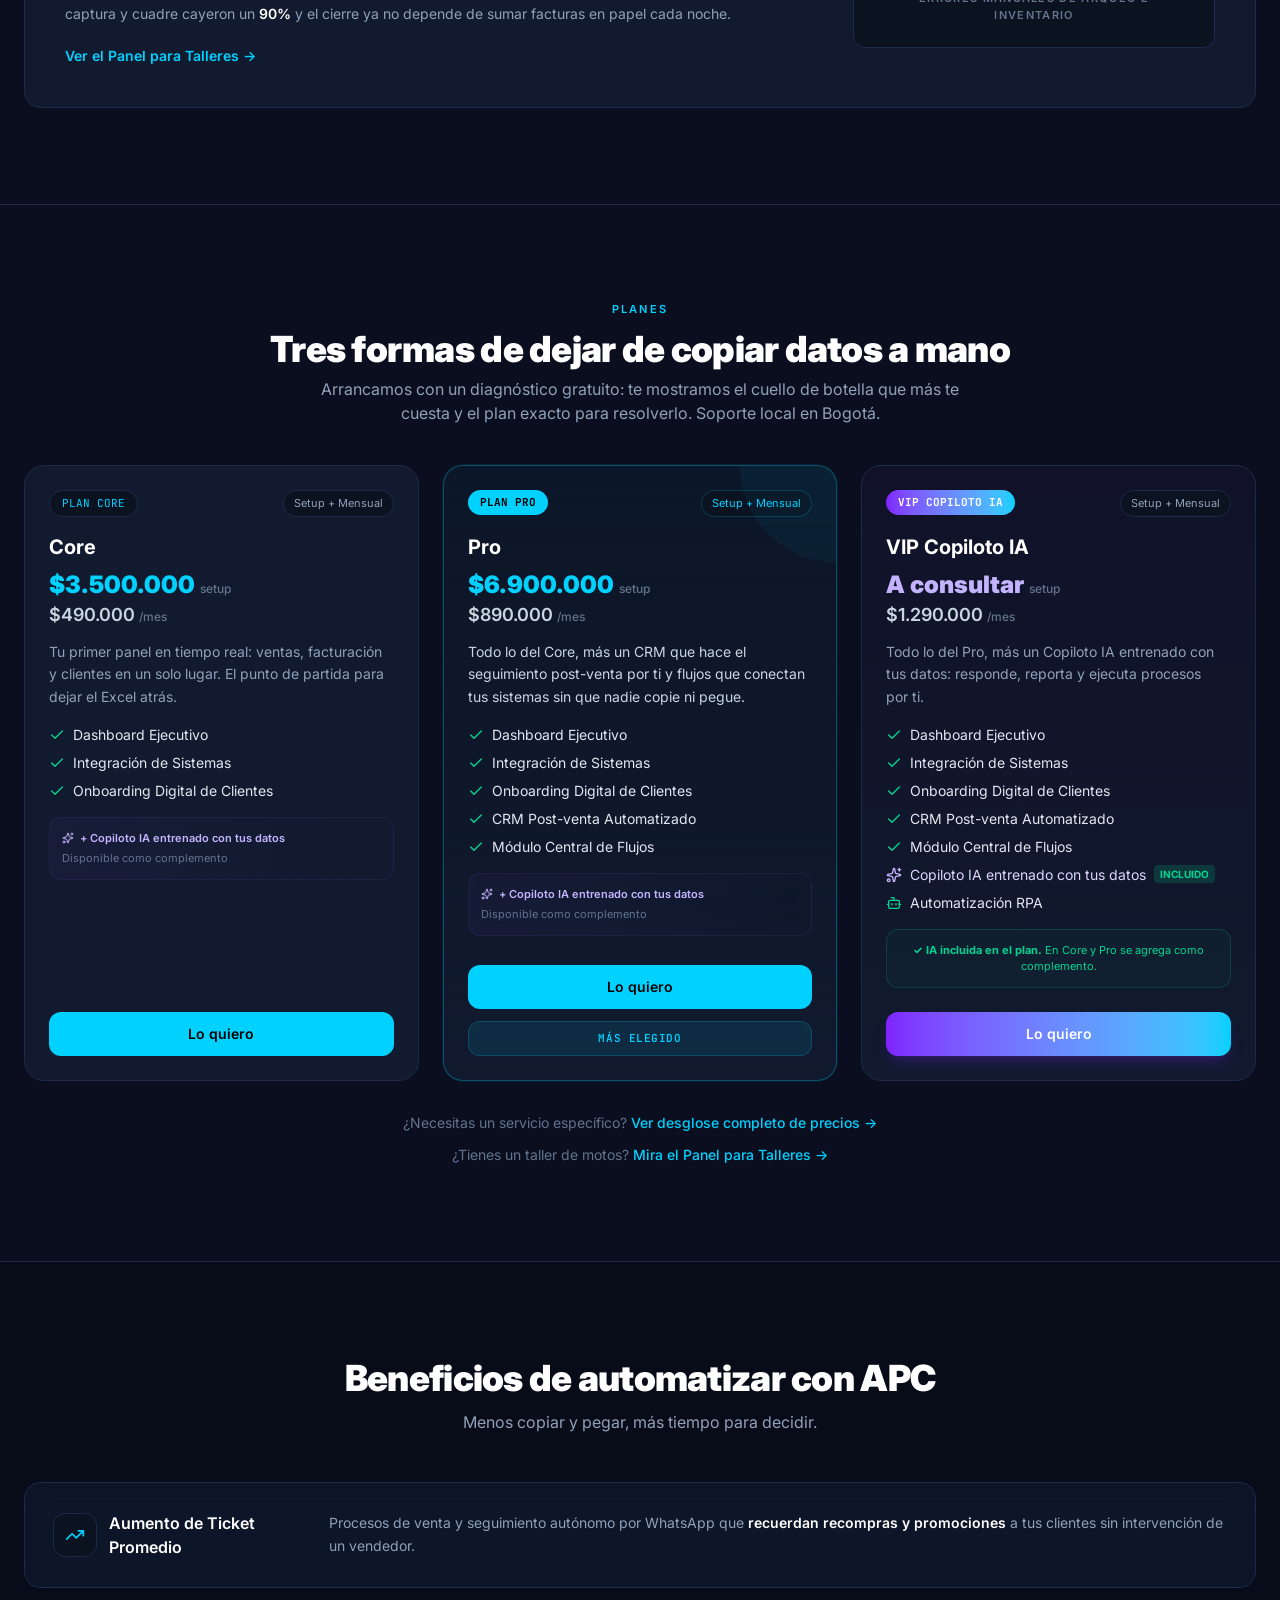
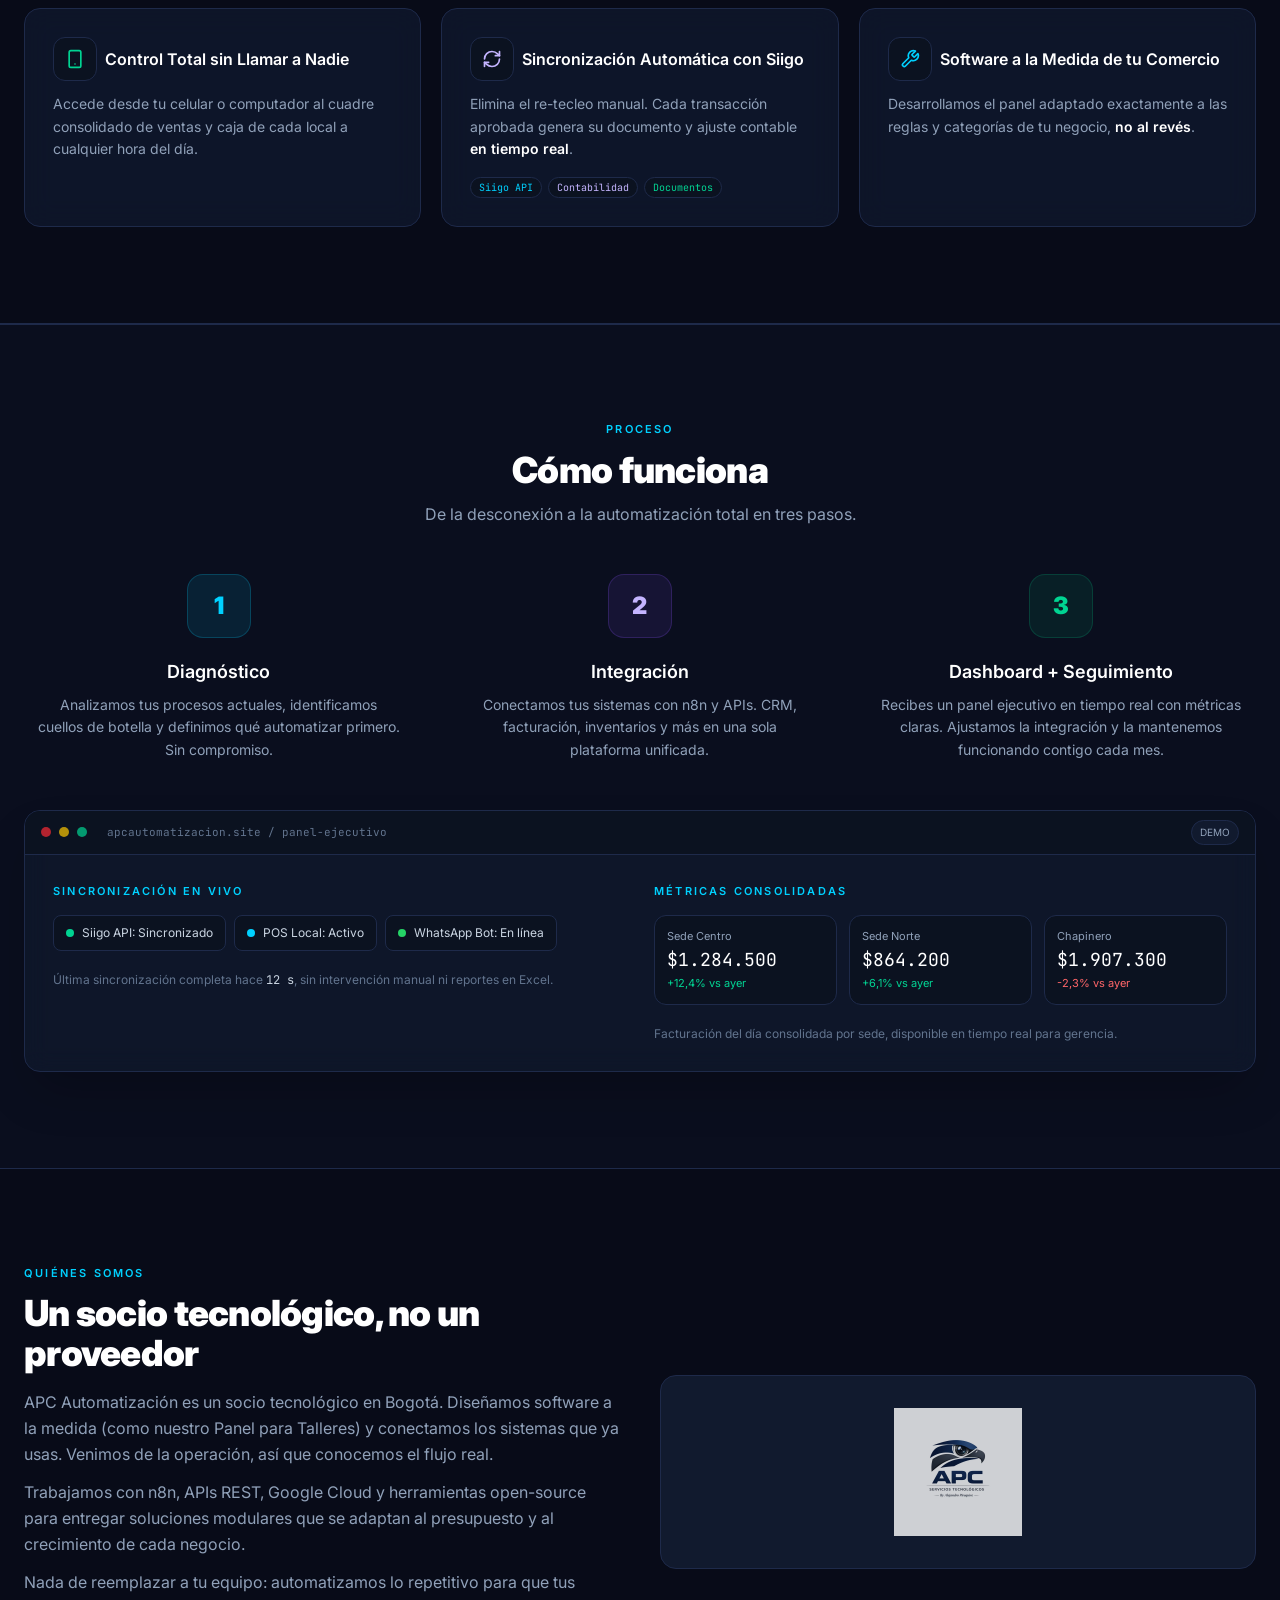
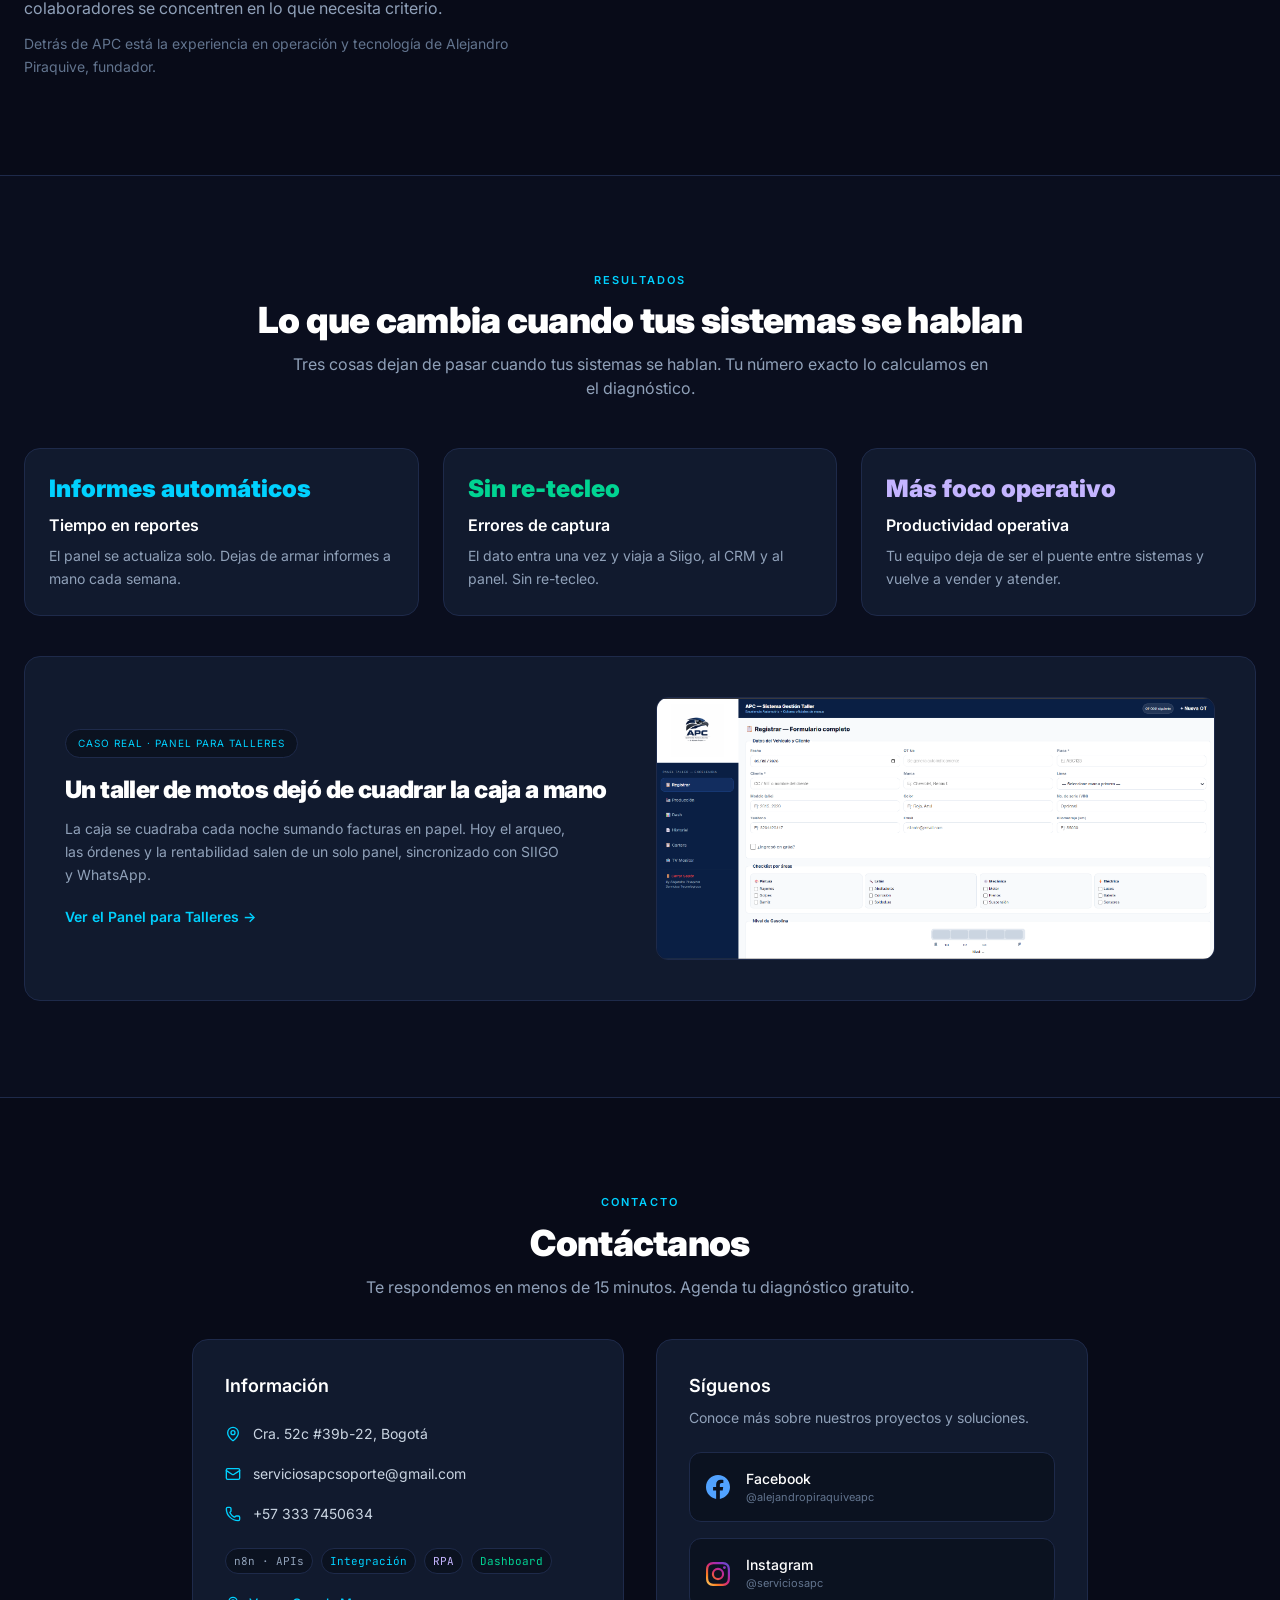
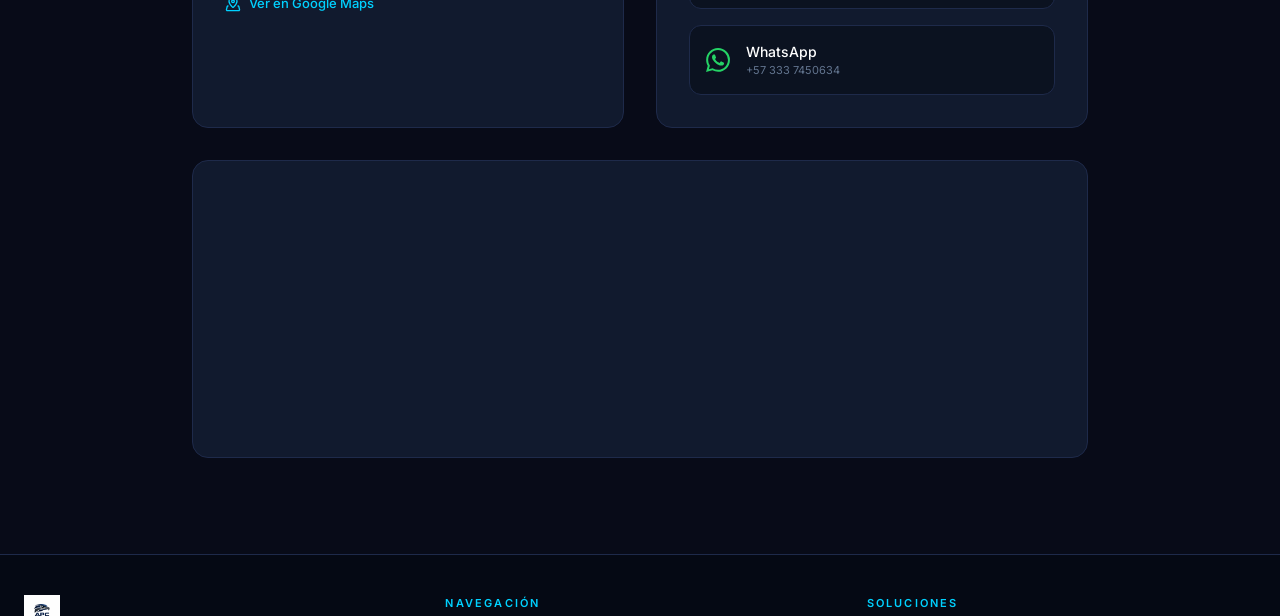
==== commit 1444e547: "landing: cambia la ilustracion isometrica clara por un showcase de interfaz en modo oscuro - se reti" ====
--- a/index.html
+++ b/index.html
@@ -643,8 +643,60 @@
         <p class="mt-2 text-sm text-slate-400 leading-relaxed">Recibes un panel ejecutivo en tiempo real con métricas claras. Ajustamos la integración y la mantenemos funcionando contigo cada mes.</p>
       </div>
     </div>
-    <div class="mt-12 rounded-2xl border border-[#1E2A4A] bg-[#111A2E] overflow-hidden">
-      <img src="imagenes/Integración de Sistemas para Empresas Medianas.webp" width="1100" height="733" alt="Integración de Sistemas para Empresas Medianas en Bogotá" class="w-full h-auto object-cover" loading="lazy" decoding="async">
+    <!-- Showcase de interfaz (sustituye la ilustracion isometrica clara) -->
+    <div class="mt-12 rounded-2xl border border-[#1E2A4A] bg-[#111A2E]/70 backdrop-blur-md overflow-hidden shadow-2xl transition-colors duration-300 hover:border-[#00D1FF]/40">
+      <!-- barra de ventana -->
+      <div class="h-11 border-b border-[#1E2A4A] flex items-center justify-between gap-3 px-4 bg-[#0B1220]">
+        <div class="flex items-center gap-2 min-w-0">
+          <span class="size-2.5 rounded-full bg-red-500/70"></span>
+          <span class="size-2.5 rounded-full bg-yellow-400/70"></span>
+          <span class="size-2.5 rounded-full bg-emerald-400/70"></span>
+          <span class="ml-3 text-[11px] mono text-slate-500 truncate">apcautomatizacion.site / panel-ejecutivo</span>
+        </div>
+        <span class="text-[10px] px-2 py-1 rounded-full bg-[#111A2E] border border-[#1E2A4A] text-slate-400 shrink-0">DEMO</span>
+      </div>
+
+      <div class="p-5 sm:p-7 grid gap-7 lg:grid-cols-2">
+        <!-- modulo 1: sincronizacion -->
+        <div>
+          <div class="text-[11px] tracking-[0.2em] text-[#00D1FF] font-semibold">SINCRONIZACIÓN EN VIVO</div>
+          <div class="mt-4 flex flex-wrap gap-2">
+            <span class="inline-flex items-center gap-2 rounded-lg border border-[#1E2A4A] bg-[#0B1220] px-3 py-2 text-[12px] text-slate-300">
+              <span class="size-2 rounded-full bg-emerald-400"></span> Siigo API: Sincronizado
+            </span>
+            <span class="inline-flex items-center gap-2 rounded-lg border border-[#1E2A4A] bg-[#0B1220] px-3 py-2 text-[12px] text-slate-300">
+              <span class="size-2 rounded-full bg-[#00D1FF]"></span> POS Local: Activo
+            </span>
+            <span class="inline-flex items-center gap-2 rounded-lg border border-[#1E2A4A] bg-[#0B1220] px-3 py-2 text-[12px] text-slate-300">
+              <span class="size-2 rounded-full bg-[#25D366]"></span> WhatsApp Bot: En línea
+            </span>
+          </div>
+          <p class="mt-5 text-[12px] text-slate-500">Última sincronización completa hace <span class="mono text-slate-300">12 s</span>, sin intervención manual ni reportes en Excel.</p>
+        </div>
+
+        <!-- modulo 2: metricas -->
+        <div>
+          <div class="text-[11px] tracking-[0.2em] text-[#00D1FF] font-semibold">MÉTRICAS CONSOLIDADAS</div>
+          <div class="mt-4 grid gap-3 sm:grid-cols-3">
+            <div class="rounded-xl border border-[#1E2A4A] bg-[#0B1220] p-3">
+              <div class="text-[11px] text-slate-400">Sede Centro</div>
+              <div class="mt-1 mono text-white text-lg leading-tight">$1.284.500</div>
+              <div class="mt-1 text-[11px] text-emerald-400">+12,4% vs ayer</div>
+            </div>
+            <div class="rounded-xl border border-[#1E2A4A] bg-[#0B1220] p-3">
+              <div class="text-[11px] text-slate-400">Sede Norte</div>
+              <div class="mt-1 mono text-white text-lg leading-tight">$864.200</div>
+              <div class="mt-1 text-[11px] text-emerald-400">+6,1% vs ayer</div>
+            </div>
+            <div class="rounded-xl border border-[#1E2A4A] bg-[#0B1220] p-3">
+              <div class="text-[11px] text-slate-400">Chapinero</div>
+              <div class="mt-1 mono text-white text-lg leading-tight">$1.907.300</div>
+              <div class="mt-1 text-[11px] text-red-400">-2,3% vs ayer</div>
+            </div>
+          </div>
+          <p class="mt-5 text-[12px] text-slate-500">Facturación del día consolidada por sede, disponible en tiempo real para gerencia.</p>
+        </div>
+      </div>
     </div>
   </div>
 </section>
